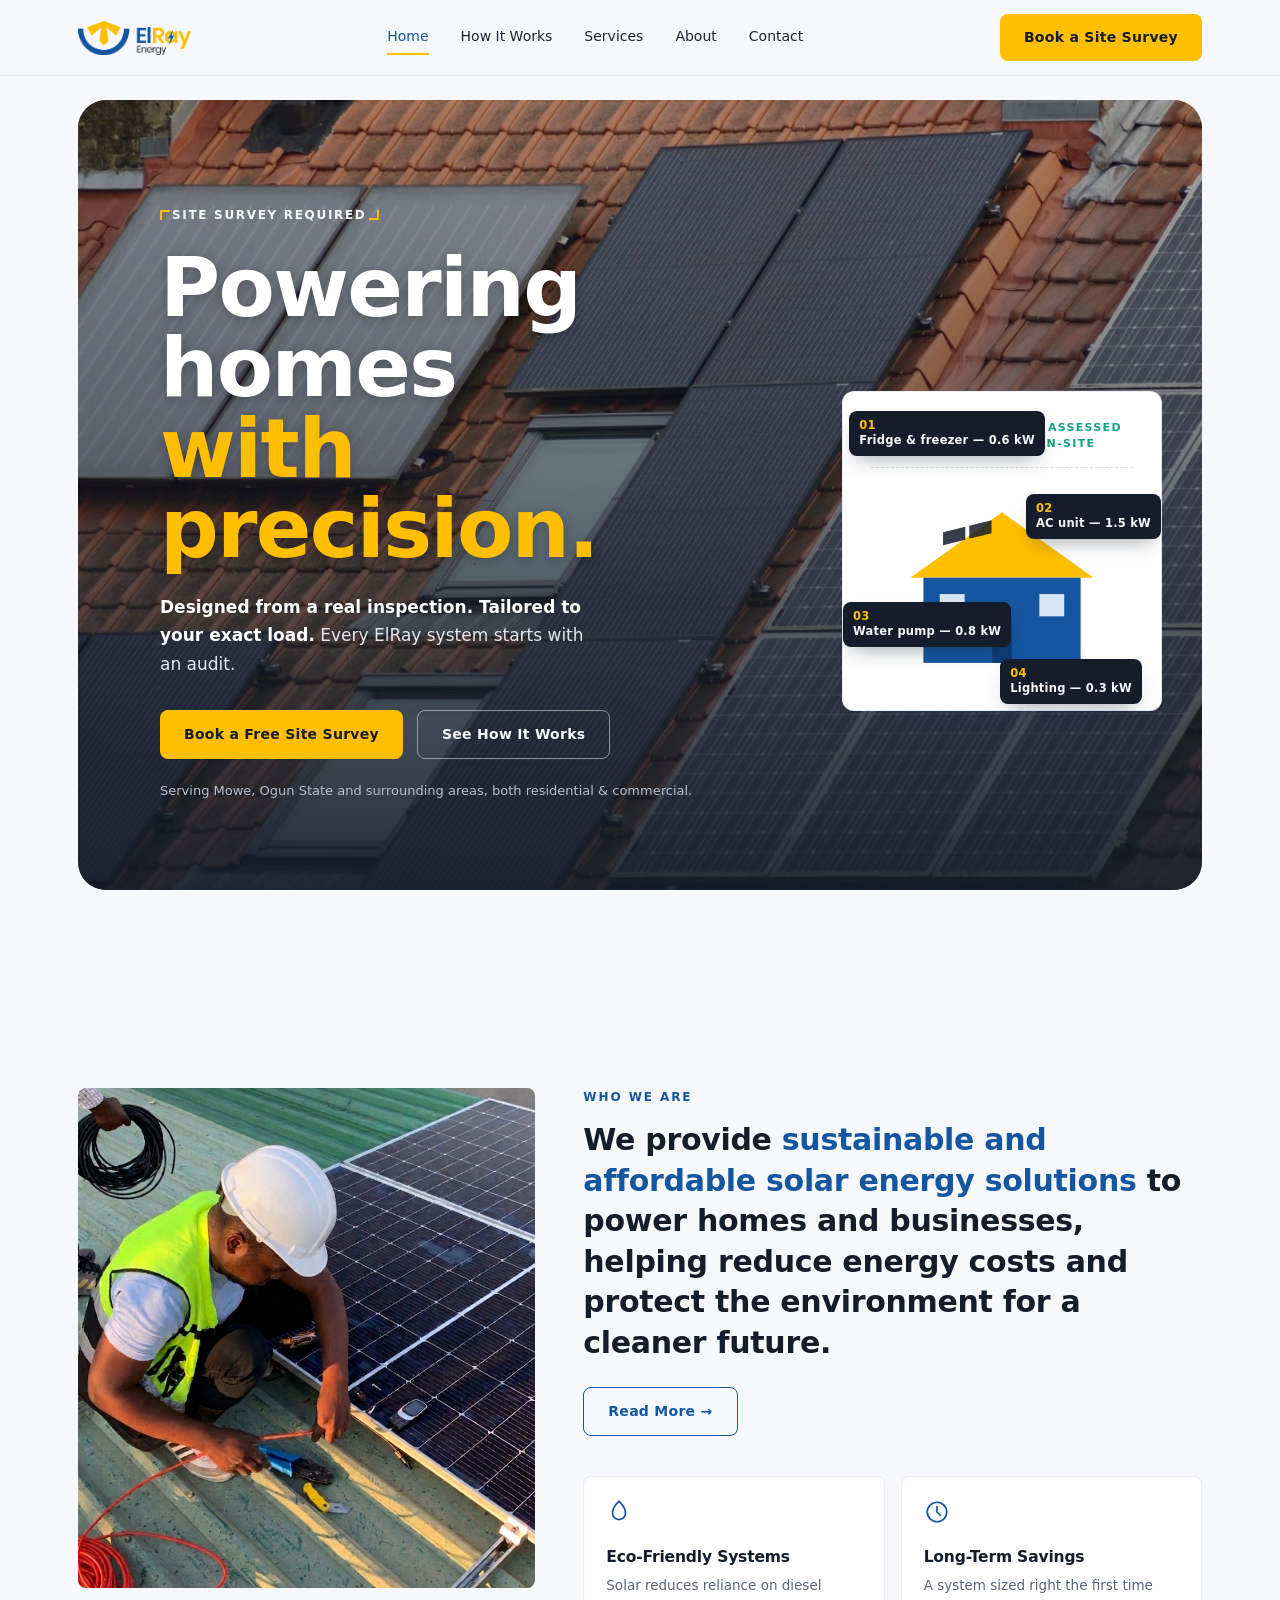
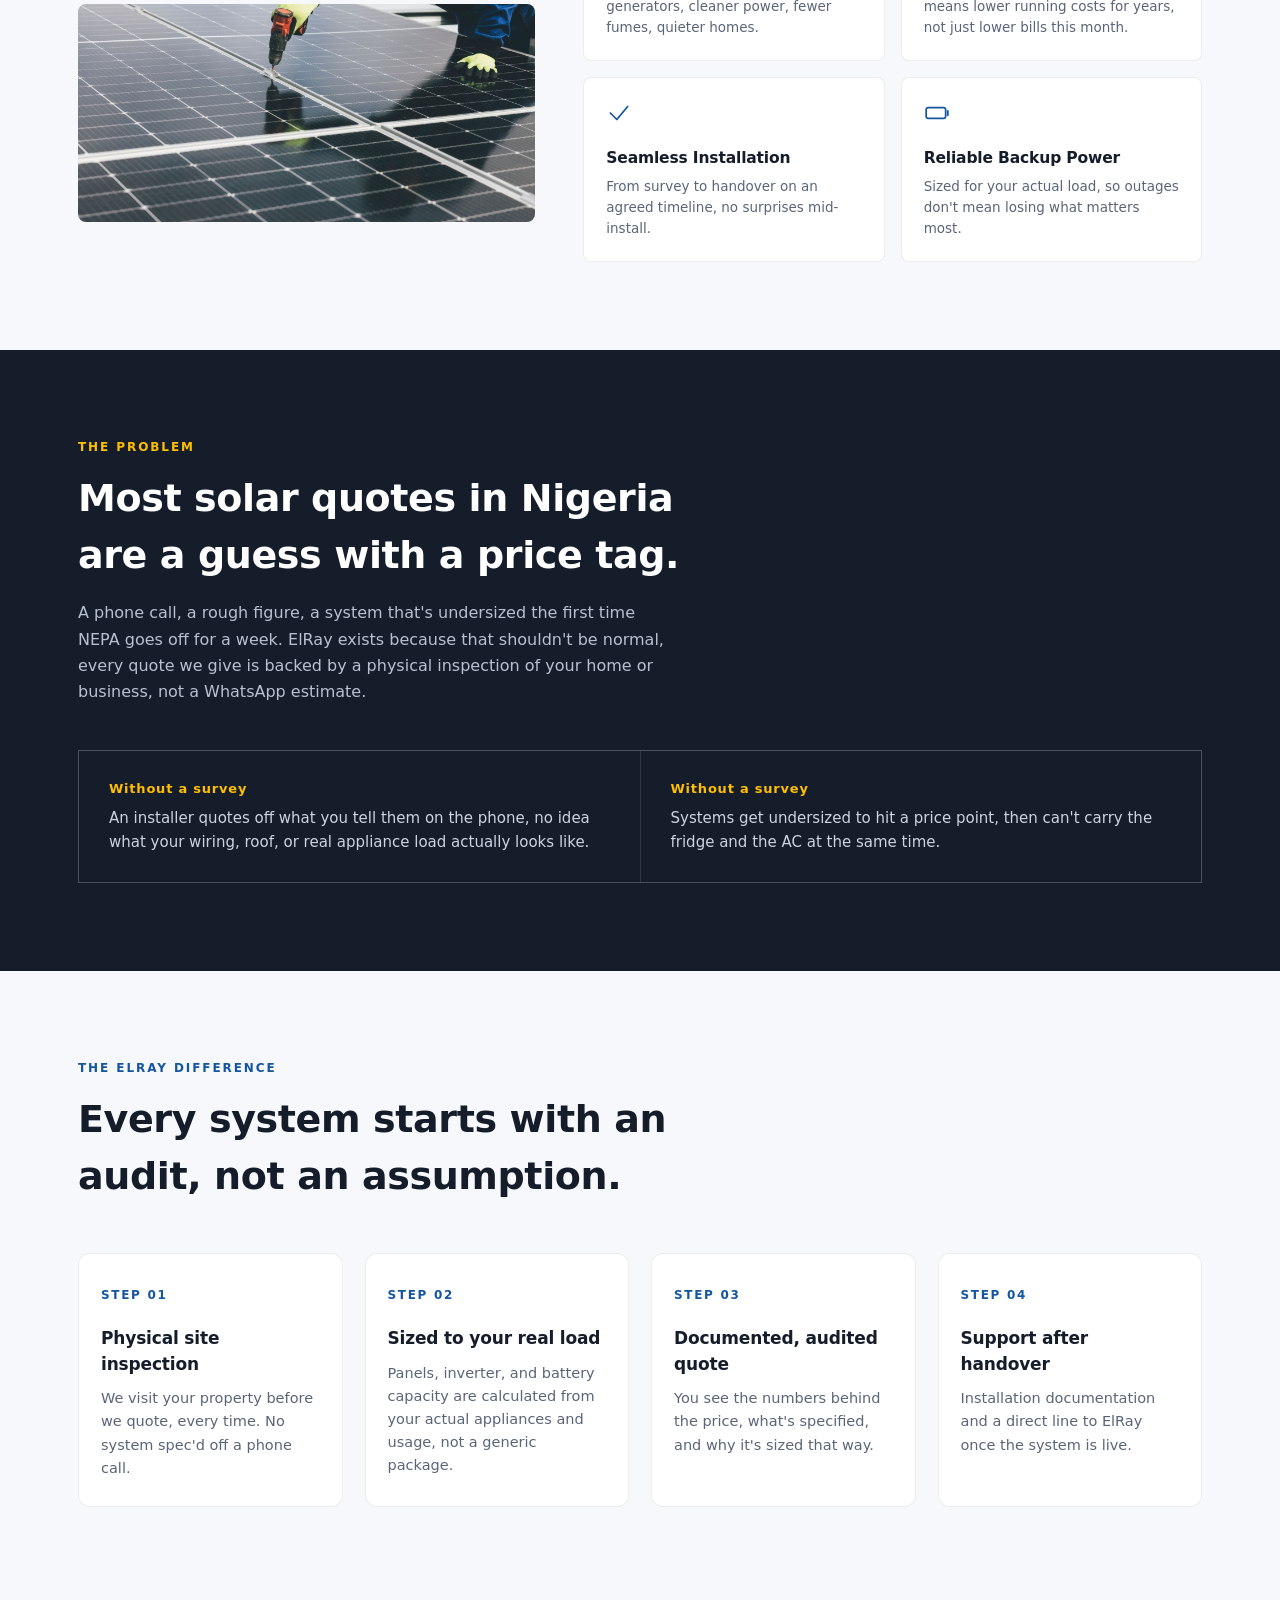
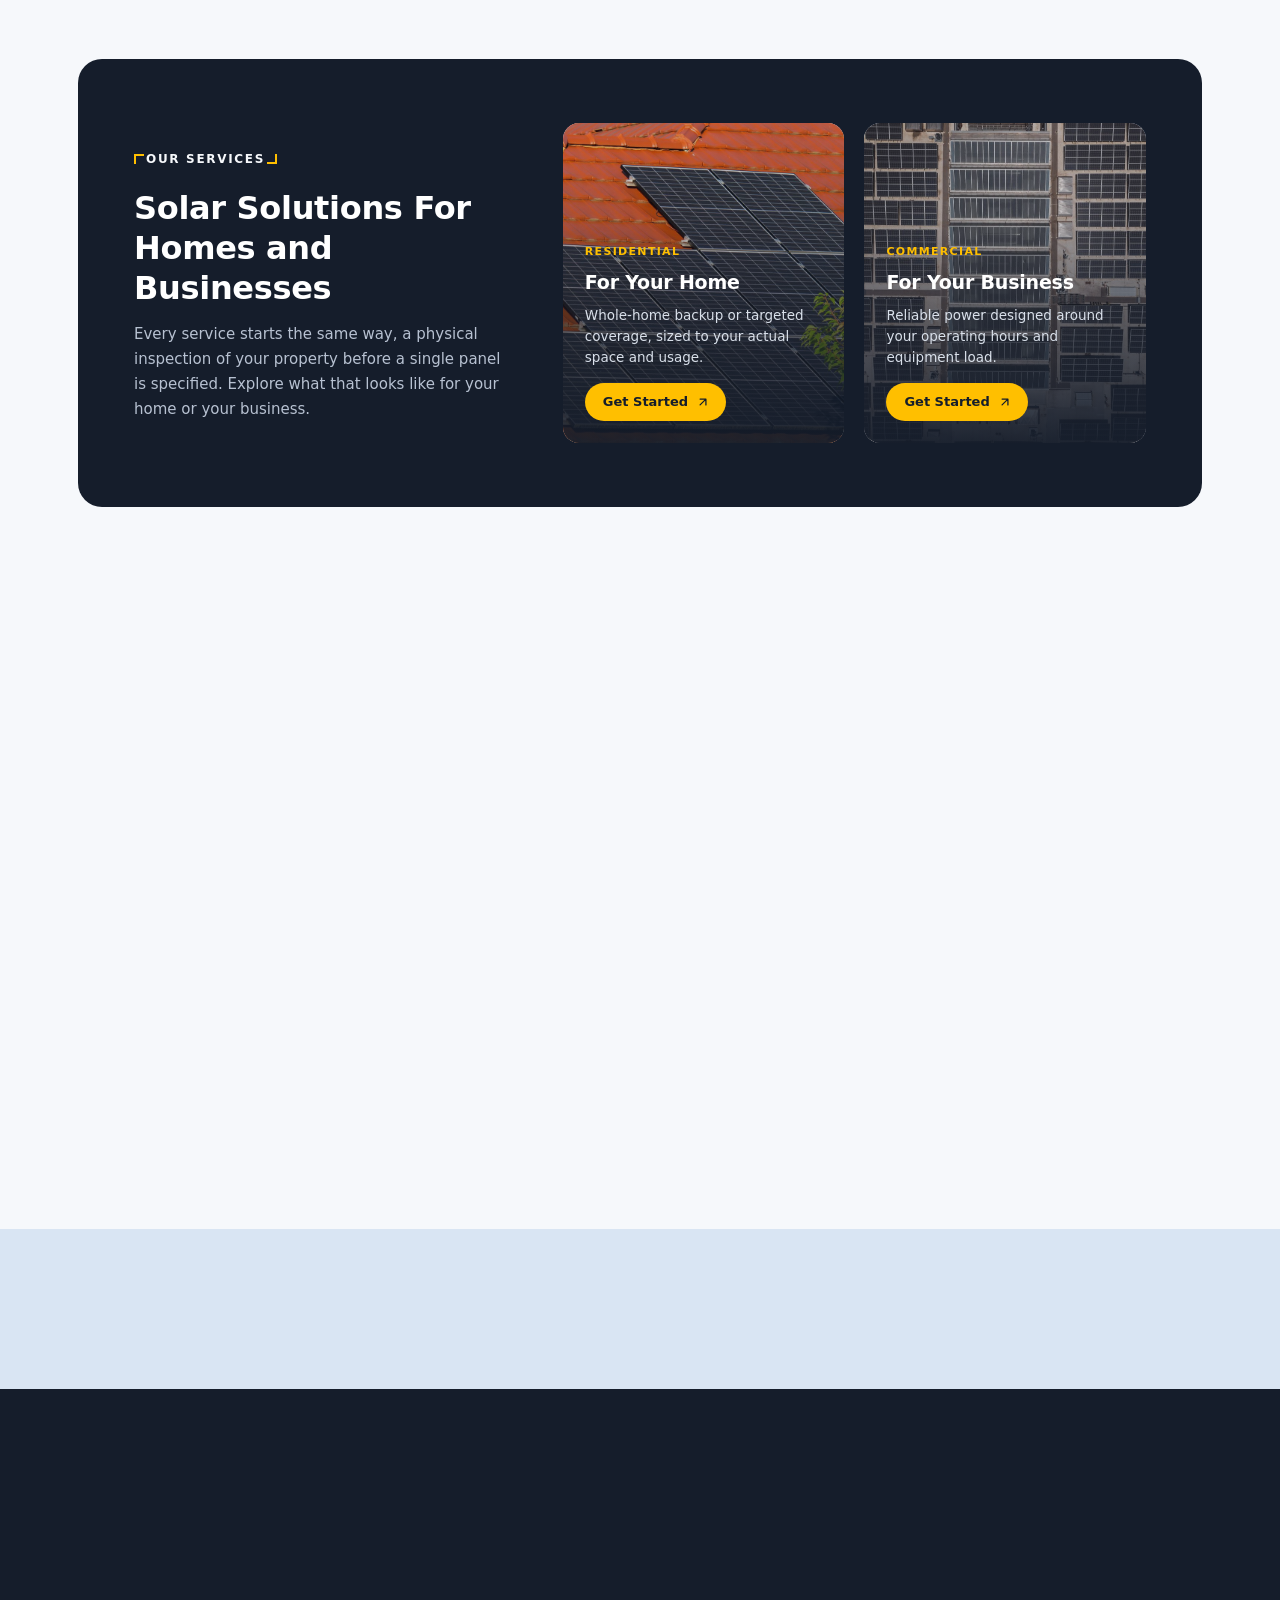
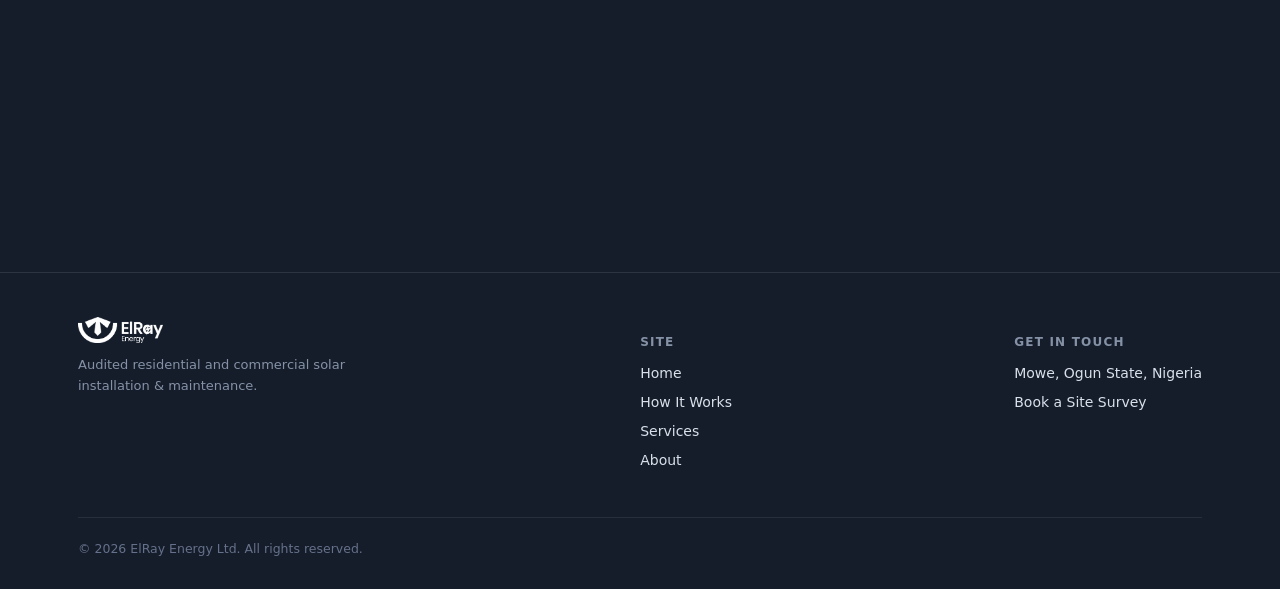
==== index.html @ 30a7488b "Hero section visual overhaul" ====
<!DOCTYPE html>
<html lang="en">
<head>
<meta charset="UTF-8">
<meta name="viewport" content="width=device-width, initial-scale=1.0">
<title>ElRay Energy; Powering homes with precision</title>
<meta name="description" content="Audited solar installation and maintenance in Mowe, Ogun State. Every system starts with a physical site inspection, not a generic quote.">
<link rel="icon" type="image/png" href="/assets/favicon-96x96.png" sizes="96x96" />
<link rel="icon" type="image/svg+xml" href="/assets/favicon.svg" />
<link rel="shortcut icon" href="/assets/favicon.ico" />
<link rel="apple-touch-icon" sizes="180x180" href="/assets/apple-touch-icon.png" />
<meta name="apple-mobile-web-app-title" content="ElRay Energy" />
<link rel="manifest" href="/assets/site.webmanifest" />
<link rel="stylesheet" href="css/styles.css">
</head>
<body>

<header>
  <div class="navrow">
    <a href="index.html" class="logo">
      <img src="assets/elray_horizontal-logo_color.png" alt="ElRay Energy">
    </a>
    <nav class="links">
      <a href="index.html">Home</a>
      <a href="how-it-works.html">How It Works</a>
      <a href="services.html">Services</a>
      <a href="about.html">About</a>
      <a href="contact.html">Contact</a>
    </nav>
    <a href="contact.html" class="btn btn-gold nav-cta">Book a Site Survey</a>
    <a href="contact.html" class="btn btn-outline mobile-cta">Book a Survey</a>
  </div>
</header>

<main id="top">

  <!-- HERO -->
  <section class="hero-photo-section">
    <div class="wrap">
      <div class="hero-photo">
        <div class="hero-photo-media">
          <img src="assets/hero-home.jpg" alt="Solar panels on a rooftop">
        </div>

        <div class="wrap hero-photo-content">
          <span class="tag tag--light">Site Survey Required</span>
          <h1 class="hero-mega" style="margin-top:18px;">
            <span class="line">Powering homes</span>
            <span class="line accent">with precision.</span>
          </h1>
          <p class="hero-sub-light">
            <strong>Designed from a real inspection. Tailored to your exact load.</strong>
            Every ElRay system starts with an audit.
          </p>
          <div class="hero-ctas">
            <a href="contact.html" class="btn btn-gold">Book a Free Site Survey</a>
            <a href="how-it-works.html" class="btn btn-outline-light">See How It Works</a>
          </div>
          <p class="hero-note-light">Serving Mowe, Ogun State and surrounding areas, both residential &amp; commercial.</p>
        </div>

        <div class="audit-panel audit-panel--floating reveal">
          <div class="audit-panel-head">
            <span>Site Survey — Sample Load Map</span>
            <span class="live">Assessed on-site</span>
          </div>
          <svg class="house-svg" viewBox="0 0 400 300" fill="none" xmlns="http://www.w3.org/2000/svg" role="img" aria-label="Illustration of a house with load points marked from a site inspection">
            <polygon points="200,40 340,140 60,140" fill="#FFBF00"/>
            <rect x="80" y="140" width="240" height="130" fill="#1556A0"/>
            <rect x="185" y="200" width="30" height="70" fill="#0E3D75"/>
            <rect x="105" y="165" width="38" height="34" fill="#D9E5F3"/>
            <rect x="257" y="165" width="38" height="34" fill="#D9E5F3"/>
            <g fill="#151D2B" opacity="0.85">
              <rect x="110" y="98" width="34" height="20" transform="skewY(-14)"/>
              <rect x="150" y="98" width="34" height="20" transform="skewY(-14)"/>
            </g>
          </svg>
          <div class="callout c1"><span class="num">01</span>Fridge &amp; freezer — 0.6 kW</div>
          <div class="callout c2"><span class="num">02</span>AC unit — 1.5 kW</div>
          <div class="callout c3"><span class="num">03</span>Water pump — 0.8 kW</div>
          <div class="callout c4"><span class="num">04</span>Lighting — 0.3 kW</div>
        </div>
      </div>
    </div>
  </section>

  <!-- WHO WE ARE -->
  <section id="who-we-are">
    <div class="wrap who-grid">

      <div class="who-images reveal">
        <img src="assets/who-we-are-1.jpg" alt="Solar installation in progress">
        <img src="assets/who-we-are-2.jpg" alt="Rooftop solar panels close-up" class="wide">
      </div>

      <div class="who-content reveal">
        <span class="eyebrow">Who We Are</span>
        <h2>We provide <strong>sustainable and affordable solar energy solutions</strong> to power homes and businesses, helping reduce energy costs and protect the environment for a cleaner future.</h2>
        <a href="about.html" class="btn btn-outline">Read More →</a>

        <div class="mini-cards">
          <div class="mini-card">
            <svg viewBox="0 0 24 24" fill="none" stroke="currentColor" stroke-width="1.6" stroke-linecap="round" stroke-linejoin="round"><path d="M12 2C8 6 6 10 6 13a6 6 0 0 0 12 0c0-3-2-7-6-11z"/></svg>
            <h3>Eco-Friendly Systems</h3>
            <p>Solar reduces reliance on diesel generators, cleaner power, fewer fumes, quieter homes.</p>
          </div>
          <div class="mini-card">
            <svg viewBox="0 0 24 24" fill="none" stroke="currentColor" stroke-width="1.6" stroke-linecap="round" stroke-linejoin="round"><circle cx="12" cy="12" r="9"/><path d="M12 7v5l3 3"/></svg>
            <h3>Long-Term Savings</h3>
            <p>A system sized right the first time means lower running costs for years, not just lower bills this month.</p>
          </div>
          <div class="mini-card">
            <svg viewBox="0 0 24 24" fill="none" stroke="currentColor" stroke-width="1.6" stroke-linecap="round" stroke-linejoin="round"><path d="M4 12l6 6L20 6"/></svg>
            <h3>Seamless Installation</h3>
            <p>From survey to handover on an agreed timeline, no surprises mid-install.</p>
          </div>
          <div class="mini-card">
            <svg viewBox="0 0 24 24" fill="none" stroke="currentColor" stroke-width="1.6" stroke-linecap="round" stroke-linejoin="round"><rect x="2" y="7" width="18" height="10" rx="2"/><path d="M22 10v4" stroke-linecap="round"/></svg>
            <h3>Reliable Backup Power</h3>
            <p>Sized for your actual load, so outages don't mean losing what matters most.</p>
          </div>
        </div>
      </div>

    </div>
  </section>

  <!-- PROBLEM -->
  <section class="problem">
    <div class="wrap">
      <span class="eyebrow eyebrow--light reveal">The Problem</span>
      <h2 class="section-head reveal">Most solar quotes in Nigeria are a guess with a price tag.</h2>
      <p class="section-sub reveal">
        A phone call, a rough figure, a system that's undersized the first time NEPA goes off for a week.
        ElRay exists because that shouldn't be normal, every quote we give is backed by a physical
        inspection of your home or business, not a WhatsApp estimate.
      </p>
      <div class="problem-grid">
        <div class="problem-item reveal">
          <span class="x">Without a survey</span>
          <p>An installer quotes off what you tell them on the phone, no idea what your wiring, roof, or real appliance load actually looks like.</p>
        </div>
        <div class="problem-item reveal">
          <span class="x">Without a survey</span>
          <p>Systems get undersized to hit a price point, then can't carry the fridge and the AC at the same time.</p>
        </div>
      </div>
    </div>
  </section>

  <!-- DIFFERENCE -->
  <section id="difference">
    <div class="wrap">
      <span class="eyebrow reveal">The ElRay Difference</span>
      <h2 class="section-head reveal">Every system starts with an audit, not an assumption.</h2>
      <div class="diff-grid">
        <div class="diff-card reveal">
          <span class="tag tag--flush">Step 01</span>
          <h3>Physical site inspection</h3>
          <p>We visit your property before we quote, every time. No system spec'd off a phone call.</p>
        </div>
        <div class="diff-card reveal">
          <span class="tag tag--flush">Step 02</span>
          <h3>Sized to your real load</h3>
          <p>Panels, inverter, and battery capacity are calculated from your actual appliances and usage, not a generic package.</p>
        </div>
        <div class="diff-card reveal">
          <span class="tag tag--flush">Step 03</span>
          <h3>Documented, audited quote</h3>
          <p>You see the numbers behind the price, what's specified, and why it's sized that way.</p>
        </div>
        <div class="diff-card reveal">
          <span class="tag tag--flush">Step 04</span>
          <h3>Support after handover</h3>
          <p>Installation documentation and a direct line to ElRay once the system is live.</p>
        </div>
      </div>
    </div>
  </section>

  <!-- OUR SERVICES -->
  <section class="section-tight">
    <div class="wrap">
      <div class="services-panel reveal">
        <div class="services-panel-grid">

          <div class="services-intro">
            <span class="tag tag--light">Our Services</span>
            <h2>Solar Solutions For Homes and Businesses</h2>
            <p>Every service starts the same way, a physical inspection of your property before a single panel is specified. Explore what that looks like for your home or your business.</p>
          </div>

          <div class="service-cards">
            <div class="service-photo-card">
              <img src="assets/service-residential.jpg" alt="Residential solar installation">
              <div class="service-photo-card-body">
                <span class="label">Residential</span>
                <h3>For Your Home</h3>
                <p>Whole-home backup or targeted coverage, sized to your actual space and usage.</p>
                <a href="services.html" class="icon-btn">Get Started
                  <svg viewBox="0 0 24 24" fill="none" stroke="currentColor" stroke-width="2.2" stroke-linecap="round" stroke-linejoin="round"><path d="M7 17L17 7M7 7h10v10"/></svg>
                </a>
              </div>
            </div>

            <div class="service-photo-card">
              <img src="assets/service-commercial.jpg" alt="Commercial solar installation">
              <div class="service-photo-card-body">
                <span class="label">Commercial</span>
                <h3>For Your Business</h3>
                <p>Reliable power designed around your operating hours and equipment load.</p>
                <a href="services.html" class="icon-btn">Get Started
                  <svg viewBox="0 0 24 24" fill="none" stroke="currentColor" stroke-width="2.2" stroke-linecap="round" stroke-linejoin="round"><path d="M7 17L17 7M7 7h10v10"/></svg>
                </a>
              </div>
            </div>
          </div>

        </div>
      </div>
    </div>
  </section>

  <!-- MEET EXPERTS -->
  <section id="meet-founder">
    <div class="wrap experts-grid">

      <div class="experts-images reveal">
        <div class="experts-images-stack">
          <img src="assets/founder-1.jpg" alt="Site inspection in progress">
          <img src="assets/founder-2.jpg" alt="Solar panel wiring close-up">
          <img src="assets/founder-3.jpg" alt="Inverter installation">
        </div>
        <img src="assets/founder-main.jpg" alt="Installed Panel on Roof" class="tall">
      </div>

      <div class="experts-intro reveal">
        <span class="eyebrow">Meet Experts</span>
        <h2 class="section-head">Passionate People<br>Behind Your Solar</h2>
        <p class="section-sub">Our dedicated team combines expertise and passion to deliver the best in solar energy innovation.</p>

        <div class="profile-card">
          <div class="profile-photo">
            <img src="assets/pfp-headshot.jpeg" alt="Tijesunimi Otukoya">
          </div>
          <div class="profile-body">
            <h3>Tijesunimi Otukoya</h3>
            <span class="profile-role">Founder &amp; Lead Engineer, ElRay Energy</span>
            <p>Started ElRay out of a real interest in renewable energy, designs every system from a physical site inspection, not a phone-call estimate.</p>
            <div class="profile-footer">
              <div class="social-row">
                <a href="https://x.com/elrayenergy" aria-label="X (Twitter)">
                  <svg viewBox="0 0 24 24">                    
                    <path d="M14.234 10.162 22.977 0h-2.072l-7.591 8.824L7.251 0H.258l9.168 13.343L.258 24H2.33l8.016-9.318L16.749 24h6.993zm-2.837 3.299-.929-1.329L3.076 1.56h3.182l5.965 8.532.929 1.329 7.754 11.09h-3.182z"/>
                  </svg>
                </a>
                <a href="https://www.instagram.com/elrayenergy" aria-label="Instagram">
                  <svg viewBox="0 0 24 24">
                    <path d="M7.0301.084c-1.2768.0602-2.1487.264-2.911.5634-.7888.3075-1.4575.72-2.1228 1.3877-.6652.6677-1.075 1.3368-1.3802 2.127-.2954.7638-.4956 1.6365-.552 2.914-.0564 1.2775-.0689 1.6882-.0626 4.947.0062 3.2586.0206 3.6671.0825 4.9473.061 1.2765.264 2.1482.5635 2.9107.308.7889.72 1.4573 1.388 2.1228.6679.6655 1.3365 1.0743 2.1285 1.38.7632.295 1.6361.4961 2.9134.552 1.2773.056 1.6884.069 4.9462.0627 3.2578-.0062 3.668-.0207 4.9478-.0814 1.28-.0607 2.147-.2652 2.9098-.5633.7889-.3086 1.4578-.72 2.1228-1.3881.665-.6682 1.0745-1.3378 1.3795-2.1284.2957-.7632.4966-1.636.552-2.9124.056-1.2809.0692-1.6898.063-4.948-.0063-3.2583-.021-3.6668-.0817-4.9465-.0607-1.2797-.264-2.1487-.5633-2.9117-.3084-.7889-.72-1.4568-1.3876-2.1228C21.2982 1.33 20.628.9208 19.8378.6165 19.074.321 18.2017.1197 16.9244.0645 15.6471.0093 15.236-.005 11.977.0014 8.718.0076 8.31.0215 7.0301.0839m.1402 21.6932c-1.17-.0509-1.8053-.2453-2.2287-.408-.5606-.216-.96-.4771-1.3819-.895-.422-.4178-.6811-.8186-.9-1.378-.1644-.4234-.3624-1.058-.4171-2.228-.0595-1.2645-.072-1.6442-.079-4.848-.007-3.2037.0053-3.583.0607-4.848.05-1.169.2456-1.805.408-2.2282.216-.5613.4762-.96.895-1.3816.4188-.4217.8184-.6814 1.3783-.9003.423-.1651 1.0575-.3614 2.227-.4171 1.2655-.06 1.6447-.072 4.848-.079 3.2033-.007 3.5835.005 4.8495.0608 1.169.0508 1.8053.2445 2.228.408.5608.216.96.4754 1.3816.895.4217.4194.6816.8176.9005 1.3787.1653.4217.3617 1.056.4169 2.2263.0602 1.2655.0739 1.645.0796 4.848.0058 3.203-.0055 3.5834-.061 4.848-.051 1.17-.245 1.8055-.408 2.2294-.216.5604-.4763.96-.8954 1.3814-.419.4215-.8181.6811-1.3783.9-.4224.1649-1.0577.3617-2.2262.4174-1.2656.0595-1.6448.072-4.8493.079-3.2045.007-3.5825-.006-4.848-.0608M16.953 5.5864A1.44 1.44 0 1 0 18.39 4.144a1.44 1.44 0 0 0-1.437 1.4424M5.8385 12.012c.0067 3.4032 2.7706 6.1557 6.173 6.1493 3.4026-.0065 6.157-2.7701 6.1506-6.1733-.0065-3.4032-2.771-6.1565-6.174-6.1498-3.403.0067-6.156 2.771-6.1496 6.1738M8 12.0077a4 4 0 1 1 4.008 3.9921A3.9996 3.9996 0 0 1 8 12.0077"/>
                  </svg>
                </a>
                <a href="https://www.tiktok.com/@elrayenergy" aria-label="TikTok">
                  <svg viewBox="0 0 24 24">
                    <path d="M12.525.02c1.31-.02 2.61-.01 3.91-.02.08 1.53.63 3.09 1.75 4.17 1.12 1.11 2.7 1.62 4.24 1.79v4.03c-1.44-.05-2.89-.35-4.2-.97-.57-.26-1.1-.59-1.62-.93-.01 2.92.01 5.84-.02 8.75-.08 1.4-.54 2.79-1.35 3.94-1.31 1.92-3.58 3.17-5.91 3.21-1.43.08-2.86-.31-4.08-1.03-2.02-1.19-3.44-3.37-3.65-5.71-.02-.5-.03-1-.01-1.49.18-1.9 1.12-3.72 2.58-4.96 1.66-1.44 3.98-2.13 6.15-1.72.02 1.48-.04 2.96-.04 4.44-.99-.32-2.15-.23-3.02.37-.63.41-1.11 1.04-1.36 1.75-.21.51-.15 1.07-.14 1.61.24 1.64 1.82 3.02 3.5 2.87 1.12-.01 2.19-.66 2.77-1.61.19-.33.4-.67.41-1.06.1-1.79.06-3.57.07-5.36.01-4.03-.01-8.05.02-12.07z"/>
                  </svg>
                </a>
                <a href="https://www.threads.com/@elrayenergy" aria-label="Threads">
                  <svg viewBox="0 0 24 24">
                    <path d="M18.263 11.097c-.03-3.486-1.92-5.586-5.111-5.586-2.13 0-3.922.963-4.863 2.499l2.062 1.438c.535-.843 1.272-1.543 2.628-1.543 1.528 0 2.318.85 2.544 2.431a15 15 0 0 0-2.236-.173c-4.125 0-6.068 1.867-6.068 4.336s1.943 3.99 4.804 3.99c3.139 0 5.013-2.115 5.781-4.735.798.361 1.348 1.204 1.348 2.47 0 3.387-3.907 5.232-7.22 5.232-4.885 0-8.077-3.207-8.077-8.424 0-6.392 4.223-10.487 9.9-10.487 3.808 0 5.69 1.671 6.97 3.914l2.108-1.475C21.44 2.078 18.331 0 13.663 0 6.227 0 1.168 5.277 1.168 12.934c0 7 4.953 11.066 10.856 11.066 4.878 0 9.809-2.846 9.809-7.716 0-2.545-1.46-4.231-3.569-5.187m-6.33 4.855c-1.077 0-2.026-.512-2.026-1.453 0-1.483 1.822-1.934 3.606-1.934.678 0 1.34.045 1.927.173-.422 1.927-1.671 3.215-3.508 3.214Z"/>
                  </svg>
                </a>
                <a href="https://www.linkedin.com/company/elrayenergy" aria-label="LinkedIn">
                  <svg viewBox="0 0 16 16">
                    <path d="M0 1.146C0 .513.526 0 1.175 0h13.65C15.474 0 16 .513 16 1.146v13.708c0 .633-.526 1.146-1.175 1.146H1.175C.526 16 0 15.487 0 14.854zm4.943 12.248V6.169H2.542v7.225zm-1.2-8.212c.837 0 1.358-.554 1.358-1.248-.015-.709-.52-1.248-1.342-1.248S2.4 3.226 2.4 3.934c0 .694.521 1.248 1.327 1.248zm4.908 8.212V9.359c0-.216.016-.432.08-.586.173-.431.568-.878 1.232-.878.869 0 1.216.662 1.216 1.634v3.865h2.401V9.25c0-2.22-1.184-3.252-2.764-3.252-1.274 0-1.845.7-2.165 1.193v.025h-.016l.016-.025V6.169h-2.4c.03.678 0 7.225 0 7.225z"/>
                  </svg>
                </a>
                <a href="https://wa.me/2349040054547" aria-label="WhatsApp">
                  <svg viewBox="0 0 24 24">
                    <path d="M17.472 14.382c-.297-.149-1.758-.867-2.03-.967-.273-.099-.471-.148-.67.15-.197.297-.767.966-.94 1.164-.173.199-.347.223-.644.075-.297-.15-1.255-.463-2.39-1.475-.883-.788-1.48-1.761-1.653-2.059-.173-.297-.018-.458.13-.606.134-.133.298-.347.446-.52.149-.174.198-.298.298-.497.099-.198.05-.371-.025-.52-.075-.149-.669-1.612-.916-2.207-.242-.579-.487-.5-.669-.51-.173-.008-.371-.01-.57-.01-.198 0-.52.074-.792.372-.272.297-1.04 1.016-1.04 2.479 0 1.462 1.065 2.875 1.213 3.074.149.198 2.096 3.2 5.077 4.487.709.306 1.262.489 1.694.625.712.227 1.36.195 1.871.118.571-.085 1.758-.719 2.006-1.413.248-.694.248-1.289.173-1.413-.074-.124-.272-.198-.57-.347m-5.421 7.403h-.004a9.87 9.87 0 01-5.031-1.378l-.361-.214-3.741.982.998-3.648-.235-.374a9.86 9.86 0 01-1.51-5.26c.001-5.45 4.436-9.884 9.888-9.884 2.64 0 5.122 1.03 6.988 2.898a9.825 9.825 0 012.893 6.994c-.003 5.45-4.437 9.884-9.885 9.884m8.413-18.297A11.815 11.815 0 0012.05 0C5.495 0 .16 5.335.157 11.892c0 2.096.547 4.142 1.588 5.945L.057 24l6.305-1.654a11.882 11.882 0 005.683 1.448h.005c6.554 0 11.89-5.335 11.893-11.893a11.821 11.821 0 00-3.48-8.413Z"/>
                  </svg>
                </a>
              </div>
              <a href="contact.html" class="btn btn-gold" style="padding:10px 20px; font-size:13px;">Contact Us</a>
            </div>
          </div>
        </div>
      </div>

    </div>
  </section>

  <!-- SERVICE AREA -->
  <section class="area section-tight">
    <div class="wrap area-row">
      <h3 class="reveal">Currently surveying and installing in Mowe, Ogun State and nearby areas.</h3>
      <div class="loc-list reveal">
        <span class="loc-chip">Mowe</span>
        <span class="loc-chip">Ogun State</span>
        <span class="loc-chip">Lagos-Ogun corridor</span>
      </div>
    </div>
  </section>

  <!-- CLOSING CTA -->
  <section class="cta-band">
    <div class="wrap">
      <span class="eyebrow eyebrow--light reveal">Ready When You Are</span>
      <h2 class="reveal">Let's inspect before we install.</h2>
      <p class="section-sub reveal">
        Book a free site survey and get a quote built from your actual home or business, not a guess.
      </p>
      <div class="hero-ctas reveal">
        <a href="contact.html" class="btn btn-gold">Book a Free Site Survey</a>
        <a href="https://wa.me/2349040054547" class="btn btn-outline-light">WhatsApp Us</a>
      </div>
    </div>
  </section>

</main>

<footer>
  <div class="wrap">
    <div class="foot-row">
      <div class="foot-brand">
        <img src="assets/elray_horizontal-logo_white.png" alt="ElRay Energy">
        <p>Audited residential and commercial solar installation &amp; maintenance.</p>
      </div>
      <div class="foot-col">
        <h4>Site</h4>
        <a href="index.html">Home</a>
        <a href="how-it-works.html">How It Works</a>
        <a href="services.html">Services</a>
        <a href="about.html">About</a>
      </div>
      <div class="foot-col">
        <h4>Get in touch</h4>
        <p>Mowe, Ogun State, Nigeria</p>
        <a href="contact.html">Book a Site Survey</a>
      </div>
    </div>
    <div class="foot-bottom">© <span id="year"></span> ElRay Energy Ltd. All rights reserved.</div>
  </div>
</footer>

<script src="js/main.js"></script>
</body>
</html>
---- css/styles.css ----
/* ==========================================================================
   ElRay Energy Shared Stylesheet
   Tokens are locked to ElRay_Brand_Guidelines.pdf v1.0, do not change
   the colour or font-family values without updating the brand guide too.
   ========================================================================== */

/* ---------- Self-hosted Poppins ---------- */
@font-face{
  font-family:'Poppins';
  src:url('../fonts/Poppins-Regular.ttf') format('truetype');
  font-weight:400;
  font-style:normal;
  font-display:swap;
}
@font-face{
  font-family:'Poppins';
  src:url('../fonts/Poppins-Medium.ttf') format('truetype');
  font-weight:500;
  font-style:normal;
  font-display:swap;
}
@font-face{
  font-family:'Poppins';
  src:url('../fonts/Poppins-SemiBold.ttf') format('truetype');
  font-weight:600;
  font-style:normal;
  font-display:swap;
}
@font-face{
  font-family:'Poppins';
  src:url('../fonts/Poppins-Bold.ttf') format('truetype');
  font-weight:700;
  font-style:normal;
  font-display:swap;
}

:root{
  /* brand colours from brand guideline, section 03 */
  --cobalt:#1556A0;       /* primary */
  --cobalt-dark:#0E3D75;  /* cobalt tint ramp */
  --cobalt-mid:#5B8AC4;
  --cobalt-tint:#D9E5F3;
  --gold:#FFBF00;         /* accent; CTAs, energy moments only */
  --navy:#151D2B;         /* dark surface anchor */
  --teal:#16A085;
  --teal-mid:#5DB8A0;    
  --charcoal:#1C2430;     /* body text */
  --offwhite:#F6F8FB;     /* surface, not stark white */
  --white:#FFFFFF;

  --radius:8px;
  --maxw:1180px;
}

*{box-sizing:border-box;}
html{scroll-behavior:smooth;}
@media (prefers-reduced-motion: reduce){
  html{scroll-behavior:auto;}
  *{animation-duration:0.01ms !important; animation-iteration-count:1 !important; transition-duration:0.01ms !important; scroll-behavior:auto !important;}
}

body{
  margin:0;
  font-family:'Poppins',system-ui,sans-serif;
  color:var(--charcoal);
  background:var(--offwhite);
  line-height:1.5;
  -webkit-font-smoothing:antialiased;
}

h1,h2,h3{
  font-weight:600;
  margin:0;
  letter-spacing:-0.01em;
}
p{margin:0;}
a{color:inherit; text-decoration:none;}
img{display:block; max-width:100%;}

.wrap{
  max-width:var(--maxw);
  margin:0 auto;
  padding:0 28px;
}

a:focus-visible, button:focus-visible{
  outline:2px solid var(--gold);
  outline-offset:3px;
}

/* ---------- Hero — full-bleed photo panel ---------- */
.hero-photo-section{ padding:24px 0 110px; }

.hero-photo{
  position:relative;
  border-radius:28px;
  overflow:hidden;
  min-height:600px;
  display:flex;
  align-items:center;
}
.hero-photo-media{
  position:absolute;
  inset:0;
  z-index:0;
  background:var(--cobalt-tint); /* placeholder tone until the photo is dropped in */
}
.hero-photo-media img{
  width:100%;
  height:100%;
  object-fit:cover;
}
.hero-photo-media::after{
  content:"";
  position:absolute;
  inset:0;
  background:linear-gradient(180deg,
    rgba(21,29,43,0.30) 0%,
    rgba(21,29,43,0.50) 40%,
    rgba(21,29,43,0.90) 100%
  );
}

.hero-photo-content{
  position:relative;
  z-index:1;
  padding:80px 0 220px;
}
@media(min-width:900px){ .hero-photo-content{ padding:100px 0 90px; max-width:640px; } }

.hero-mega{
  font-size:clamp(42px,7.5vw,82px);
  line-height:0.98;
  font-weight:700;
  letter-spacing:-0.02em;
  color:var(--white);
  text-shadow:0 2px 12px rgba(0,0,0,0.25);
}
.hero-mega .line{ display:block; }
.hero-mega .accent{ color:var(--gold); }

.hero-sub-light{
  margin-top:24px;
  font-size:17px;
  color:#E3E8F0;
  max-width:440px;
  line-height:1.65;
}
.hero-sub-light strong{ color:var(--white); font-weight:600; }

.hero-note-light{
  margin-top:22px;
  font-size:13px;
  color:#B7C1D1;
}

/* the audit panel, repurposed as a floating card on the photo */
.audit-panel--floating{
  position:relative;
  z-index:2;
  margin:-170px 24px 0;
}
@media(min-width:900px){
  .audit-panel--floating{
    position:absolute;
    right:40px;
    bottom:-56px;
    margin:0;
    width:320px;
  }
}

/* ---------- About page hero — image banner ---------- */
.about-hero{
  position:relative;
  min-height:420px;
  display:flex;
  align-items:flex-end;
  background-image:url('../assets/elray_asset7.jpg');
  background-size:cover;
  background-position:center;
  overflow:hidden;
}
.about-hero::before{
  content:"";
  position:absolute;
  inset:0;
  background:linear-gradient(180deg, rgba(21,29,43,0.45) 0%, rgba(21,29,43,0.88) 100%);
}
.about-hero-inner{
  position:relative;
  z-index:1;
  width:100%;
  padding-bottom:56px;
}
.about-hero h1{ color:var(--white); }
.about-hero .tag{ color:var(--gold); }
.about-hero .tag::before,.about-hero .tag::after{ border-color:var(--gold); }
.about-hero .section-sub{ color:#D9E0EA; }

/* teal is reserved for genuine sustainability moments only, per brand guide */
.eco-note{
  margin:34px 0;
  padding:18px 22px;
  border-left:3px solid var(--teal);
  background:rgba(22,160,133,0.06);
  max-width:640px;
}
.eco-note p{ font-size:15px; color:#2E3B48; line-height:1.6; }

/* ---------- Inspection tag, the signature device ---------- */
.tag{
  display:inline-flex;
  align-items:center;
  gap:8px;
  font-size:12px;
  font-weight:600;
  letter-spacing:0.14em;
  text-transform:uppercase;
  color:var(--cobalt);
  padding:6px 12px;
  position:relative;
}
.tag::before,.tag::after{
  content:"";
  position:absolute;
  width:8px; height:8px;
  border-color:var(--gold);
  border-style:solid;
  top:0; bottom:0; margin:auto 0;
}
.tag::before{ left:0; border-width:2px 0 0 2px; }
.tag::after{ right:0; border-width:0 2px 2px 0; }
.tag--light{color:var(--offwhite);}
.tag--light::before,.tag--light::after{border-color:var(--gold);}
.tag--flush{padding-left:0;}
.tag--flush::before,.tag--flush::after{display:none;}

/* ---------- Nav ---------- */
header{
  position:sticky;
  top:0;
  z-index:50;
  background:rgba(246,248,251,0.92);
  backdrop-filter:blur(6px);
  border-bottom:1px solid rgba(21,29,43,0.08);
}
.navrow{
  display:flex;
  align-items:center;
  justify-content:space-between;
  padding:14px 28px;
  max-width:var(--maxw);
  margin:0 auto;
}
.logo img{height:34px;}
nav.links{
  display:none;
  align-items:center;
  gap:32px;
}
@media(min-width:900px){nav.links{display:flex;}}
nav.links a{
  font-size:14px;
  font-weight:500;
  color:var(--charcoal);
  padding:6px 0;
  border-bottom:2px solid transparent;
  transition:border-color 0.15s ease, color 0.15s ease;
}
nav.links a:hover, nav.links a.active{border-color:var(--gold); color:var(--cobalt);}

.btn{
  display:inline-flex;
  align-items:center;
  justify-content:center;
  font-family:inherit;
  font-weight:600;
  font-size:14px;
  letter-spacing:0.02em;
  padding:13px 24px;
  border-radius:var(--radius);
  border:none;
  cursor:pointer;
  transition:transform 0.15s ease, box-shadow 0.15s ease, background 0.15s ease;
  white-space:nowrap;
}
.btn-gold{ background:var(--gold); color:var(--navy); }
.btn-gold:hover{ transform:translateY(-1px); box-shadow:0 8px 20px rgba(255,191,0,0.35); }
.btn-outline{ background:transparent; color:var(--cobalt); border:1.5px solid var(--cobalt); }
.btn-outline:hover{ background:var(--cobalt-tint); }
.btn-outline-light{ background:transparent; color:var(--offwhite); border:1.5px solid rgba(246,248,251,0.5); }
.btn-outline-light:hover{ border-color:var(--gold); color:var(--gold); }

.nav-cta{display:none;}
@media(min-width:900px){.nav-cta{display:inline-flex;}}
.mobile-cta{display:inline-flex; padding:10px 16px; font-size:13px;}
@media(min-width:900px){.mobile-cta{display:none;}}

/* ---------- Page hero (interior pages) ---------- */
.page-hero{ padding:64px 0 56px; }
.page-hero h1{
  font-size:clamp(30px,4.4vw,46px);
  color:var(--navy);
  max-width:760px;
}
.page-hero .section-sub{ margin-top:18px; }

/* ---------- Hero (home) ---------- */
.hero{ padding:76px 0 60px; }
.hero-grid{
  display:grid;
  grid-template-columns:1fr;
  gap:52px;
  align-items:center;
}
@media(min-width:960px){ .hero-grid{grid-template-columns:1.05fr 0.95fr;} }
.eyebrow-row{margin-bottom:22px;}
.hero h1{
  font-size:clamp(34px,5vw,56px);
  line-height:1.06;
  color:var(--navy);
}
.hero h1 .accent{color:var(--cobalt);}
.hero-sub{
  margin-top:20px;
  font-size:18px;
  color:#3D4759;
  max-width:480px;
  line-height:1.6;
}
.hero-sub strong{color:var(--charcoal); font-weight:600;}
.hero-ctas{ margin-top:32px; display:flex; gap:14px; flex-wrap:wrap; }
.hero-note{ margin-top:22px; font-size:13px; color:#6B7686; }

/* ---- audit illustration (home hero) ---- */
.audit-panel{
  position:relative;
  background:var(--white);
  border:1px solid rgba(21,29,43,0.08);
  border-radius:12px;
  padding:28px;
  box-shadow:0 30px 60px -30px rgba(14,61,117,0.25);
}
.audit-panel-head{
  display:flex;
  justify-content:space-between;
  align-items:center;
  font-size:11px;
  letter-spacing:0.12em;
  text-transform:uppercase;
  color:#8892A0;
  font-weight:600;
  margin-bottom:18px;
  padding-bottom:14px;
  border-bottom:1px dashed rgba(21,29,43,0.15);
}
.audit-panel-head span.live{color:var(--teal);}
.audit-panel-head span.live::before{
  content:"";
  display:inline-block;
  width:6px;height:6px;
  border-radius:50%;
  background:var(--teal);
  margin-right:6px;
}
.house-svg{width:100%; height:auto; display:block;}
.callout{
  position:absolute;
  background:var(--navy);
  color:var(--offwhite);
  font-size:11.5px;
  font-weight:600;
  letter-spacing:0.02em;
  padding:7px 10px;
  border-radius:8px;
  display:flex;
  flex-direction:column;
  line-height:1.35;
  box-shadow:0 10px 20px -8px rgba(21,29,43,0.4);
}
.callout .num{color:var(--gold); font-weight:700;}
.c1{top:6%; left:2%;}
.c2{top:32%; right:0%;}
.c3{bottom:20%; left:0%;}
.c4{bottom:2%; right:6%;}

/* ---------- Section shell ---------- */
section{padding:88px 0;}
.section-tight{padding:64px 0;}
.eyebrow{
  font-size:12px;
  font-weight:700;
  letter-spacing:0.16em;
  text-transform:uppercase;
  color:var(--cobalt);
  margin-bottom:14px;
  display:block;
}
.eyebrow--light{color:var(--gold);}
h2.section-head{
  font-size:clamp(26px,3.4vw,38px);
  color:var(--navy);
  max-width:640px;
}
.section-sub{
  margin-top:16px;
  font-size:16px;
  color:#4A5568;
  max-width:600px;
  line-height:1.65;
}

/* ---------- Who We Are ---------- */
.who-grid{
  display:grid;
  grid-template-columns:1fr;
  gap:48px;
  align-items:start;
}
@media(min-width:900px){ .who-grid{grid-template-columns:0.85fr 1.15fr;} }

.who-images{
  display:grid;
  grid-template-columns:1fr;
  gap:16px;
}
.who-images img{
  width:100%;
  height:500px;
  object-fit:cover;
  border-radius:var(--radius);
  background:var(--cobalt-tint); /* shows as a placeholder block until real photos are dropped in */
}
.who-images img.wide{ height:218px; }

.who-content h2{
  font-size:clamp(22px,2.8vw,30px);
  color:var(--navy);
  line-height:1.35;
}
.who-content h2 strong{ color:var(--cobalt); font-weight:600; }
.who-content .btn{ margin-top:24px; }

.mini-cards{
  margin-top:40px;
  display:grid;
  grid-template-columns:1fr;
  gap:16px;
}
@media(min-width:560px){ .mini-cards{grid-template-columns:1fr 1fr;} }

.mini-card{
  padding:22px;
  background:var(--white);
  border:1px solid rgba(21,29,43,0.08);
  border-radius:var(--radius);
}
.mini-card svg{ width:26px; height:26px; color:var(--cobalt); margin-bottom:14px; }
.mini-card h3{ font-size:15.5px; color:var(--navy); margin-bottom:6px; }
.mini-card p{ font-size:13.5px; color:#5A6578; line-height:1.55; }

/* ---------- Problem band (navy) ---------- */
.problem{ background:var(--navy); color:var(--offwhite); }
.problem h2.section-head{color:var(--white);}
.problem .section-sub{color:#B7C1D1;}
.problem-grid{
  margin-top:44px;
  display:grid;
  grid-template-columns:1fr;
  gap:1px;
  background:rgba(246,248,251,0.12);
  border:1px solid rgba(246,248,251,0.12);
}
@media(min-width:800px){.problem-grid{grid-template-columns:1fr 1fr;}}
.problem-item{ background:var(--navy); padding:28px 30px; }
.problem-item .x{
  color:var(--gold);
  font-weight:700;
  font-size:13px;
  letter-spacing:0.06em;
  display:block;
  margin-bottom:8px;
}
.problem-item p{color:#CBD4E1; font-size:15px; line-height:1.6;}

/* ---------- Our Services — dark panel ---------- */
.services-panel{
  background:var(--navy);
  border-radius:24px;
  padding:56px 40px;
  color:var(--offwhite);
}
@media(min-width:900px){ .services-panel{padding:64px 56px;} }

.services-panel-grid{
  display:grid;
  grid-template-columns:1fr;
  gap:40px;
  align-items:center;
}
@media(min-width:960px){ .services-panel-grid{grid-template-columns:0.8fr 1.2fr;} }

.services-intro h2{
  font-size:clamp(24px,3vw,32px);
  color:var(--white);
  line-height:1.25;
  margin-top:14px;
}
.services-intro p{
  margin-top:14px;
  font-size:15px;
  color:#B7C1D1;
  line-height:1.65;
  max-width:380px;
}

.service-cards{
  display:grid;
  grid-template-columns:1fr;
  gap:20px;
}
@media(min-width:640px){ .service-cards{grid-template-columns:1fr 1fr;} }

.service-photo-card{
  position:relative;
  border-radius:16px;
  overflow:hidden;
  background:var(--cobalt-tint); /* placeholder tone until real photos are added */
  min-height:320px;
  display:flex;
  align-items:flex-end;
}
.service-photo-card img{
  position:absolute;
  inset:0;
  width:100%;
  height:100%;
  object-fit:cover;
  z-index:0;
}
.service-photo-card::before{
  content:"";
  position:absolute;
  inset:0;
  z-index:1;
  background:linear-gradient(
    180deg,
    rgba(21,29,43,0.15) 0%,
    rgba(21,29,43,0.25) 30%,
    rgba(21,29,43,0.55) 55%,
    rgba(21,29,43,0.95) 100%
  );
}
.service-photo-card-body{
  position:relative;
  z-index:1;
  padding:22px;
  width:100%;
}
.service-photo-card .label{
  font-size:11px;
  font-weight:700;
  letter-spacing:0.12em;
  text-transform:uppercase;
  color:var(--gold);
  display:block;
  margin-bottom:8px;
}
.service-photo-card h3{
  font-size:19px;
  color:var(--white);
  margin-bottom:8px;
}
.service-photo-card p{
  font-size:13.5px;
  color:#D9E0EA;
  line-height:1.55;
  margin-bottom:16px;
}

.icon-btn{
  display:inline-flex;
  align-items:center;
  gap:8px;
  background:var(--gold);
  color:var(--navy);
  font-size:13px;
  font-weight:600;
  padding:9px 16px 9px 18px;
  border-radius:999px;
  transition:transform 0.15s ease, box-shadow 0.15s ease;
}
.icon-btn:hover{ transform:translateY(-1px); box-shadow:0 8px 18px rgba(255,191,0,0.3); }
.icon-btn svg{ width:14px; height:14px; }

/* ---------- Meet the Experts ---------- */
.experts-grid{
  display:grid;
  grid-template-columns:1fr;
  gap:48px;
  align-items:center;
}
@media(min-width:960px){ .experts-grid{grid-template-columns:0.9fr 1.1fr;} }

.experts-images{
  display:grid;
  grid-template-columns:100px 1fr;
  gap:14px;
  height:380px;
}
.experts-images-stack{
  display:grid;
  grid-template-rows:1fr 1fr 1fr;
  gap:14px;
}
.experts-images img{
  width:100%;
  height:100%;
  object-fit:cover;
  border-radius:var(--radius);
  background:var(--cobalt-tint);
}
.experts-images .tall{ height:100%; }

.experts-intro .section-sub{ margin-top:14px; }

.profile-card{
  margin-top:36px;
  display:flex;
  gap:22px;
  align-items:flex-start;
  padding:26px;
  background:var(--white);
  border:1px solid rgba(21,29,43,0.08);
  border-radius:var(--radius);
  box-shadow:
    0 1px 2px rgba(21,29,43,0.05),
    0 10px 24px -14px rgba(21,29,43,0.15);
}
.profile-photo{
  flex-shrink:0;
  width:74px;
  height:74px;
  border-radius:50%;
  overflow:hidden;
  background:var(--navy);
}
.profile-photo img{
  width:100%;
  height:100%;
  object-fit:cover;
  border-radius:50%;
}
.profile-body h3{ font-size:17px; color:var(--navy); }
.profile-role{
  font-size:12.5px;
  font-weight:600;
  color:var(--cobalt);
  margin-top:2px;
  display:block;
}
.profile-body p{
  margin-top:10px;
  font-size:14px;
  color:#4A5568;
  line-height:1.6;
}
.profile-footer{
  margin-top:16px;
  display:flex;
  align-items:center;
  justify-content:space-between;
  flex-wrap:wrap;
  gap:14px;
}
.social-row{ display:flex; align-items:center; gap:16px; }
.social-row a{
  display:inline-flex;
  color:var(--navy);
  transition:color 0.15s ease, transform 0.15s ease;
}
.social-row a:hover{ color:var(--cobalt); transform:translateY(-1px); }
.social-row svg{ width:20px; height:20px; fill:currentColor; }

/* ---------- Difference / feature cards ---------- */
.diff-grid{ margin-top:48px; display:grid; grid-template-columns:1fr; gap:22px; }
@media(min-width:700px){.diff-grid{grid-template-columns:1fr 1fr;}}
@media(min-width:1050px){.diff-grid{grid-template-columns:repeat(4,1fr);}}
.diff-card{
  background:var(--white);
  border:1px solid rgba(21,29,43,0.08);
  padding:26px 22px;
  border-radius:12px;
  transition:transform 0.2s ease, box-shadow 0.2s ease;
}
.diff-card:hover{transform:translateY(-4px); box-shadow:0 20px 34px -20px rgba(21,29,43,0.25);}
.diff-card .tag{margin-bottom:16px;}
.diff-card h3{font-size:17px; color:var(--navy); margin-bottom:10px;}
.diff-card p{font-size:14.5px; color:#5A6578; line-height:1.6;}

/* ---------- Who we serve / services ---------- */
.serve-grid{
  margin-top:44px;
  display:grid;
  grid-template-columns:1fr;
  gap:22px;
  perspective:1200px; /* gives the tilted children somewhere to tilt "into" */
}
@media(min-width:760px){.serve-grid{grid-template-columns:1fr 1fr;}}

.serve-card{
  padding:34px;
  background:var(--white);
  border:1px solid rgba(21,29,43,0.06);
  border-radius:var(--radius);
  position:relative;
  overflow:hidden;
  transform-style:preserve-3d;
  box-shadow:
    0 1px 2px rgba(21,29,43,0.06),
    0 8px 16px -8px rgba(21,29,43,0.12),
    0 24px 40px -20px rgba(21,29,43,0.18);
  transition:box-shadow 0.3s ease, transform 0.5s ease;
  will-change:transform;
}

/* glare that follows the cursor — position set by JS via --mx/--my */
.serve-card::after{
  content:"";
  position:absolute;
  inset:0;
  border-radius:inherit;
  background:radial-gradient(circle at var(--mx,50%) var(--my,50%), rgba(255,255,255,0.35), transparent 55%);
  opacity:0;
  transition:opacity 0.3s ease;
  pointer-events:none;
}
.serve-card.tilting::after{ opacity:1; }
.serve-card .serve-label{
  font-size:11px;
  letter-spacing:0.14em;
  text-transform:uppercase;
  font-weight:700;
  color:var(--cobalt-mid);
  display:block;
  margin-bottom:10px;
}
.serve-card .serve-labelsec{
  font-size:11px;
  letter-spacing:0.14em;
  text-transform:uppercase;
  font-weight:700;
  color:var(--teal-mid);
  display:block;
  margin-bottom:10px;
}
.serve-card h3{font-size:22px; color:var(--navy);}
.serve-card p{margin-top:12px; font-size:15px; color:#4A5568; line-height:1.65;}
.serve-card ul{margin:16px 0 0; padding-left:18px;}
.serve-card li{font-size:14.5px; color:#4A5568; margin-bottom:6px; line-height:1.5;}
.serve-card .arrow-link{
  margin-top:18px;
  display:inline-flex;
  align-items:center;
  gap:6px;
  font-size:14px;
  font-weight:600;
  color:var(--cobalt);
}
.serve-card .arrow-linksec{
  margin-top:18px;
  display:inline-flex;
  align-items:center;
  gap:6px;
  font-size:14px;
  font-weight:600;
  color:var(--teal);
}
.serve-card.primary{border:1px solid var(--cobalt);}
.serve-card.secondary{border:1px solid var(--teal);}

/* ---------- Area band ---------- */
.area{ background:var(--cobalt-tint); padding:50px 0; }
.area-row{
  display:flex;
  flex-wrap:wrap;
  justify-content:space-between;
  align-items:center;
  gap:22px;
}
.area-row h3{font-size:20px; color:var(--navy); max-width:520px;}
.area-row .loc-list{ display:flex; gap:10px; flex-wrap:wrap; }
.loc-chip{
  background:var(--white);
  color:var(--cobalt-dark);
  font-size:13px;
  font-weight:600;
  padding:8px 16px;
  border:1px solid rgba(21,86,160,0.25);
  border-radius:20px;
}

/* ---------- Founder / about ---------- */
.founder{ display:grid; grid-template-columns:1fr; gap:40px; align-items:center; }
@media(min-width:860px){.founder{grid-template-columns:200px 1fr;}}
.founder-mark{
  width:120px; height:120px;
  background:var(--navy);
  border-radius:50%;
  display:flex;
  align-items:center;
  justify-content:center;
  margin:0 auto;
}
.founder-mark img{height:46px;}
@media(min-width:860px){.founder-mark{width:180px; height:180px;}}
.founder-text p{font-size:16px; color:#3D4759; line-height:1.75; max-width:640px;}
.founder-text p + p{margin-top:14px;}
.founder-text .signoff{ margin-top:18px; font-weight:600; color:var(--navy); font-size:15px; }

/* ---------- How it works, numbered steps ---------- */
.how{ background:var(--white); }
.steps{ margin-top:52px; display:grid; grid-template-columns:1fr; gap:0; }
.step{
  display:grid;
  grid-template-columns:64px 1fr;
  gap:22px;
  padding:30px 0;
  border-bottom:1px solid rgba(21,29,43,0.08);
}
.step:first-child{padding-top:0;}
.step:last-child{border-bottom:none;}
@media(min-width:760px){ .step{grid-template-columns:90px 1fr; gap:34px;} }
.step-num{ font-size:32px; font-weight:700; color:var(--cobalt-tint); line-height:1; }
@media(min-width:760px){.step-num{font-size:44px;}}
.step-body h3{ font-size:19px; color:var(--navy); margin-bottom:8px; }
.step-body p{ font-size:15px; color:#4A5568; line-height:1.65; max-width:600px; }
.step-body .tag{ margin-top:12px; }

/* ---------- Contact / form ---------- */
.contact-grid{
  margin-top:48px;
  display:grid;
  grid-template-columns:1fr;
  gap:40px;
}
@media(min-width:900px){.contact-grid{grid-template-columns:1fr 1.1fr;}}
.contact-info .info-item{ margin-bottom:26px; }
.contact-info .info-item h4{
  font-size:12px;
  letter-spacing:0.1em;
  text-transform:uppercase;
  color:var(--cobalt);
  font-weight:700;
  margin-bottom:6px;
}
.contact-info .info-item p, .contact-info .info-item a{
  font-size:15.5px;
  color:var(--charcoal);
}
.form-card{
  background:var(--white);
  border:1px solid rgba(21,29,43,0.08);
  padding:32px;
  border-radius:12px;
}
.form-row{ margin-bottom:18px; }
.form-row label{
  display:block;
  font-size:13px;
  font-weight:600;
  color:var(--navy);
  margin-bottom:7px;
}
.form-row input, .form-row select, .form-row textarea{
  width:100%;
  font-family:inherit;
  font-size:14.5px;
  padding:12px 14px;
  border:1px solid rgba(21,29,43,0.18);
  border-radius:8px;
  background:var(--offwhite);
  color:var(--charcoal);
}
.form-row input:focus, .form-row select:focus, .form-row textarea:focus{
  outline:2px solid var(--cobalt);
  outline-offset:1px;
  background:var(--white);
}
.form-row.two-col{ display:grid; grid-template-columns:1fr; gap:18px; }
@media(min-width:520px){ .form-row.two-col{grid-template-columns:1fr 1fr;} }
.form-note{ font-size:12.5px; color:#6B7686; margin-top:14px; }

/* ---------- Closing CTA ---------- */
.cta-band{ background:var(--navy); color:var(--offwhite); text-align:center; padding:90px 0; }
.cta-band h2{ font-size:clamp(26px,4vw,40px); color:var(--white); max-width:620px; margin:0 auto; }
.cta-band .section-sub{ color:#B7C1D1; margin:16px auto 0; text-align:center; }
.cta-band .hero-ctas{ justify-content:center; margin-top:34px; }

/* ---------- Footer ---------- */
footer{ background:var(--navy); padding:44px 0 30px; border-top:1px solid rgba(246,248,251,0.1); }
.foot-row{ display:flex; flex-wrap:wrap; justify-content:space-between; gap:26px; align-items:flex-start; }
.foot-brand img{height:26px;}
.foot-brand p{ margin-top:12px; font-size:13px; color:#8592A6; max-width:280px; line-height:1.6; }
.foot-col h4{
  font-size:12px;
  letter-spacing:0.1em;
  text-transform:uppercase;
  color:#8592A6;
  font-weight:600;
  margin-bottom:12px;
}
.foot-col a, .foot-col p{ display:block; font-size:14px; color:#D9E0EA; margin-bottom:8px; }
.foot-col a:hover{color:var(--gold);}
.foot-bottom{
  margin-top:38px;
  padding-top:22px;
  border-top:1px solid rgba(246,248,251,0.08);
  font-size:12.5px;
  color:#65718A;
}

/* ---------- Scroll reveal ---------- */
.reveal{ opacity:0; transform:translateY(18px); transition:opacity 0.7s ease, transform 0.7s ease; }
.reveal.in{ opacity:1; transform:translateY(0); }
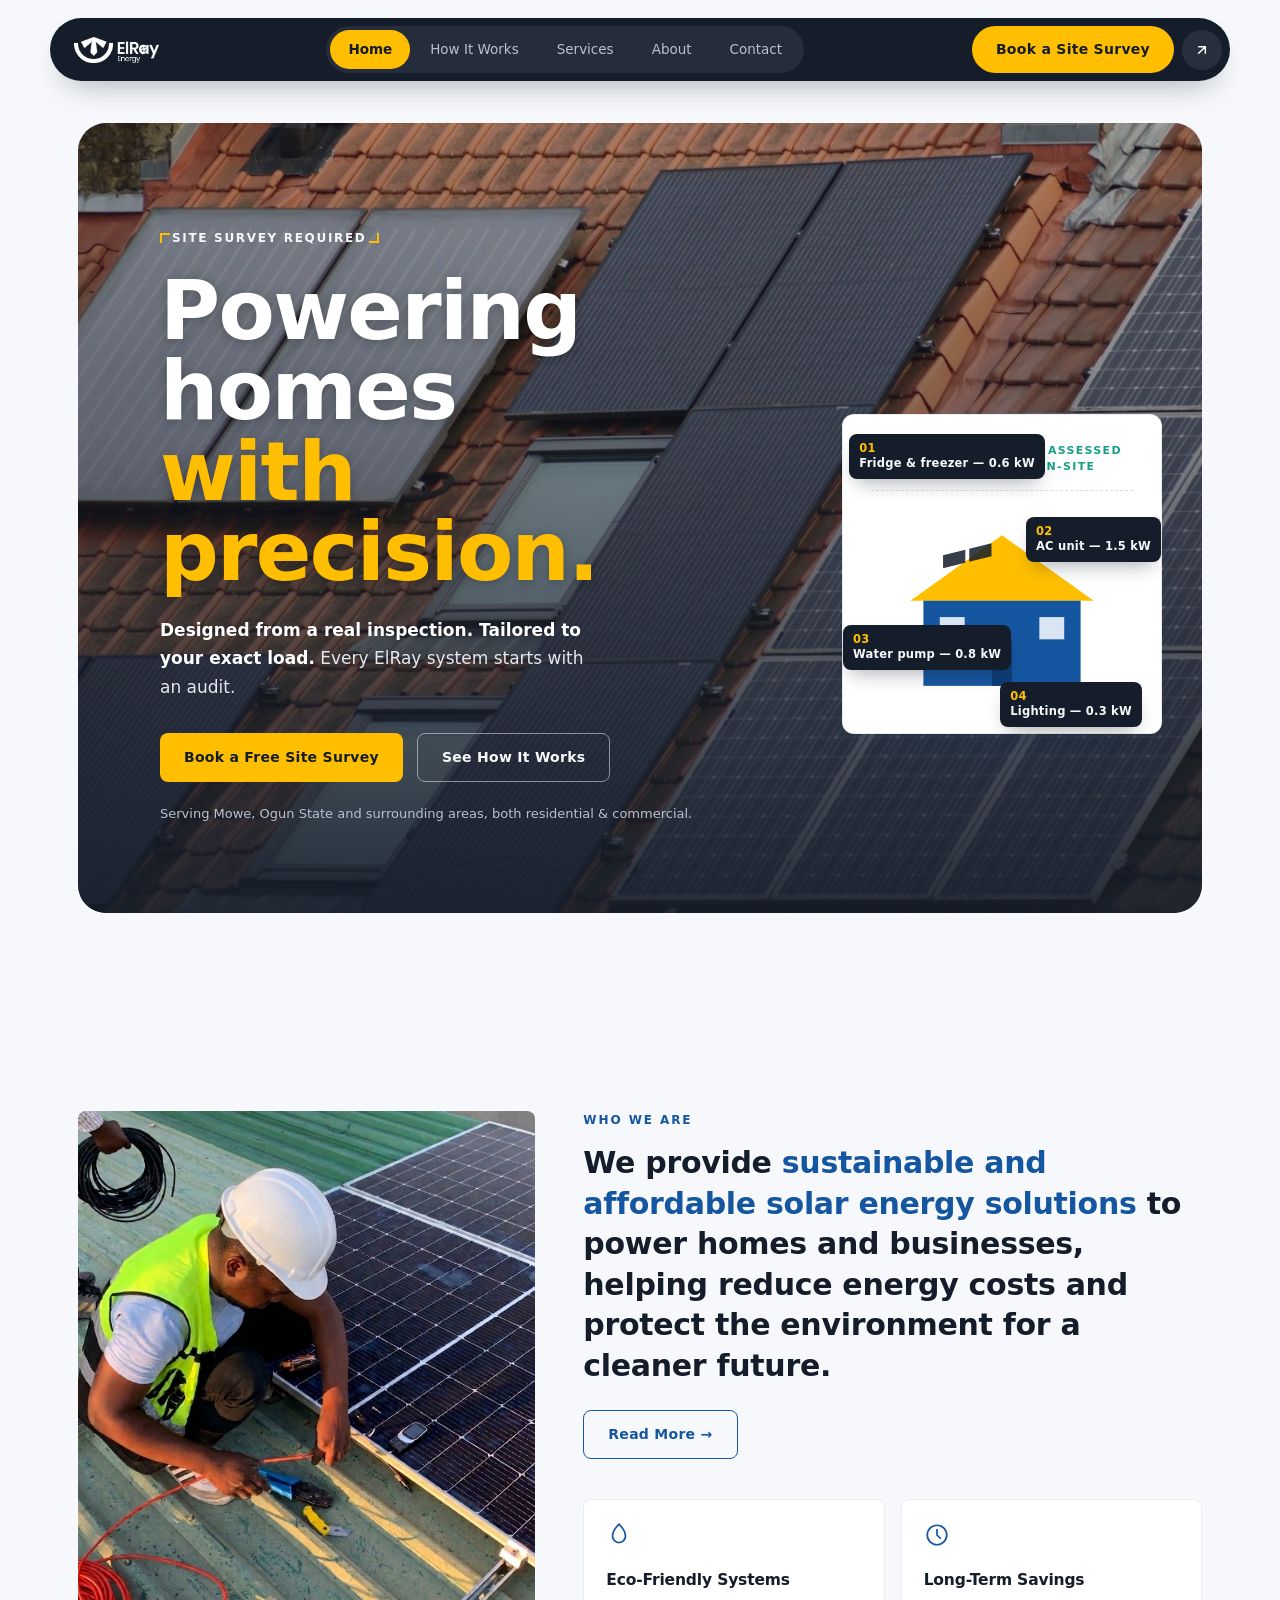
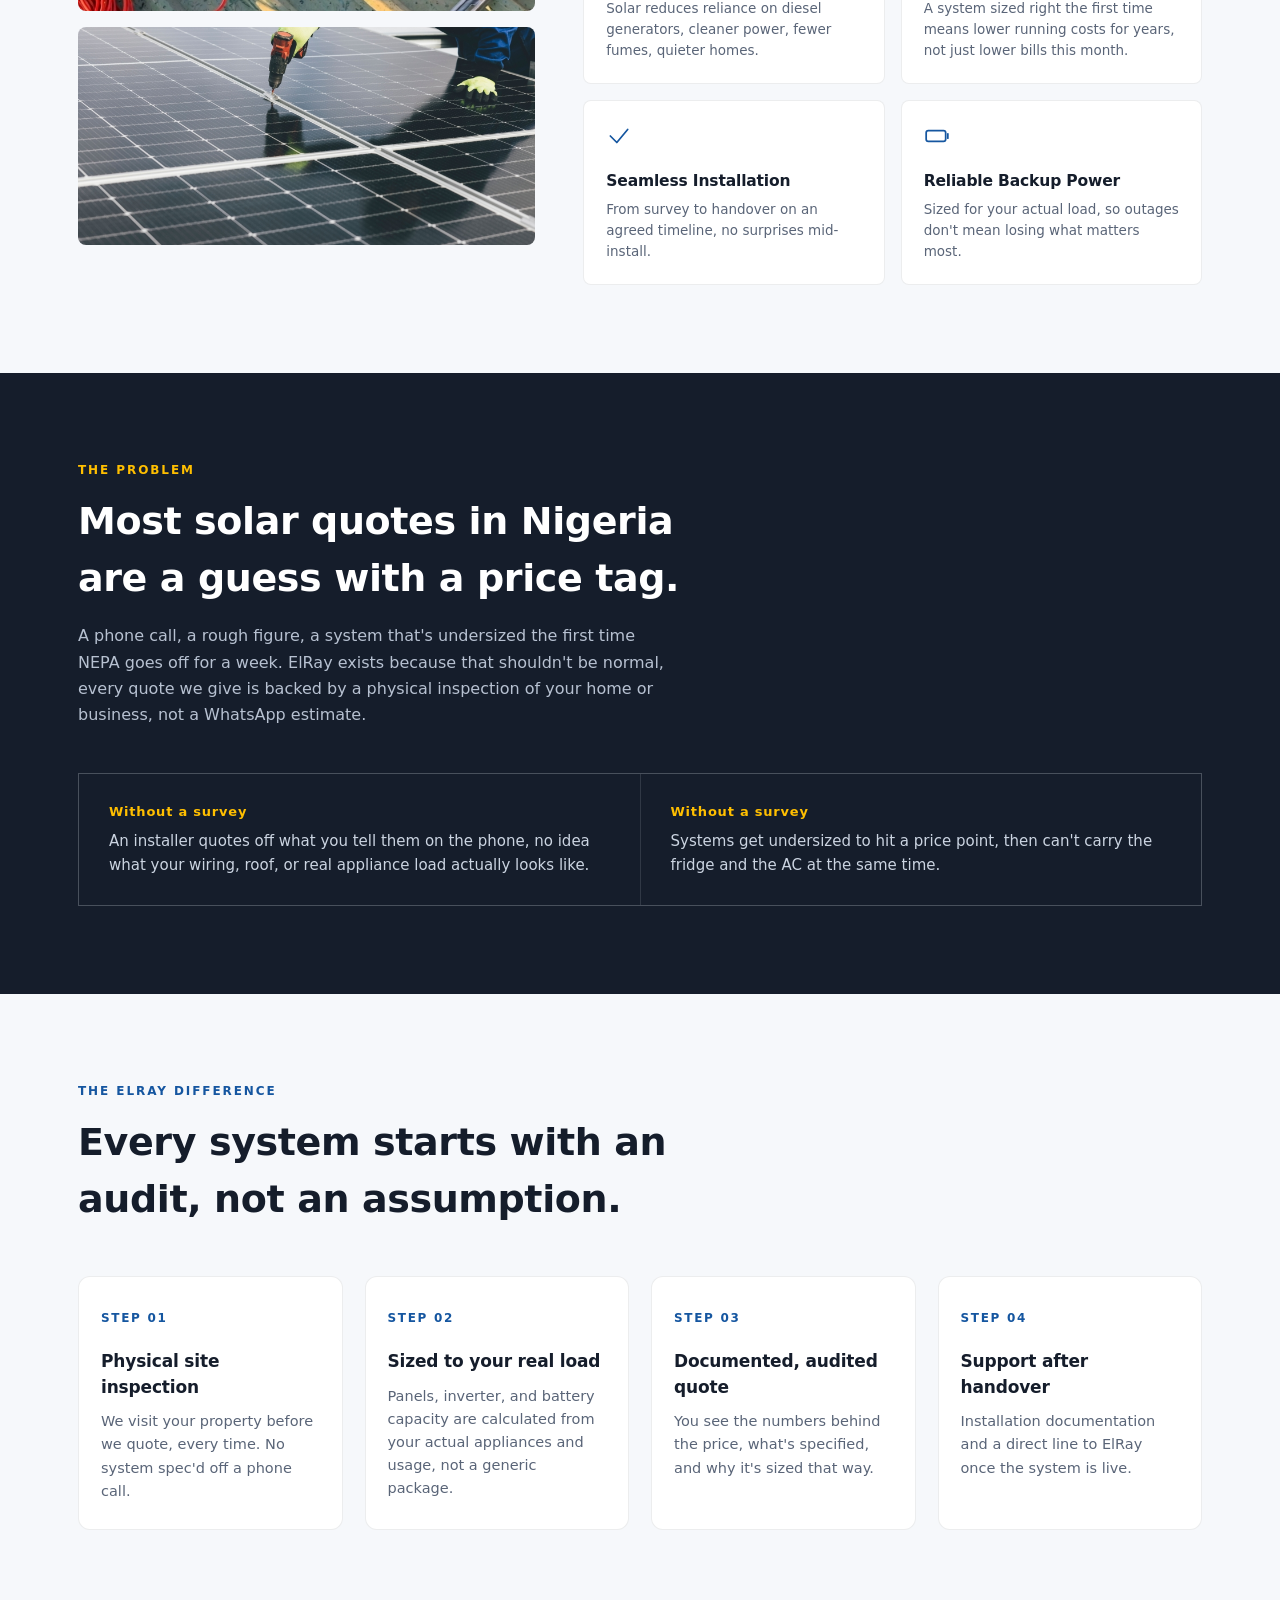
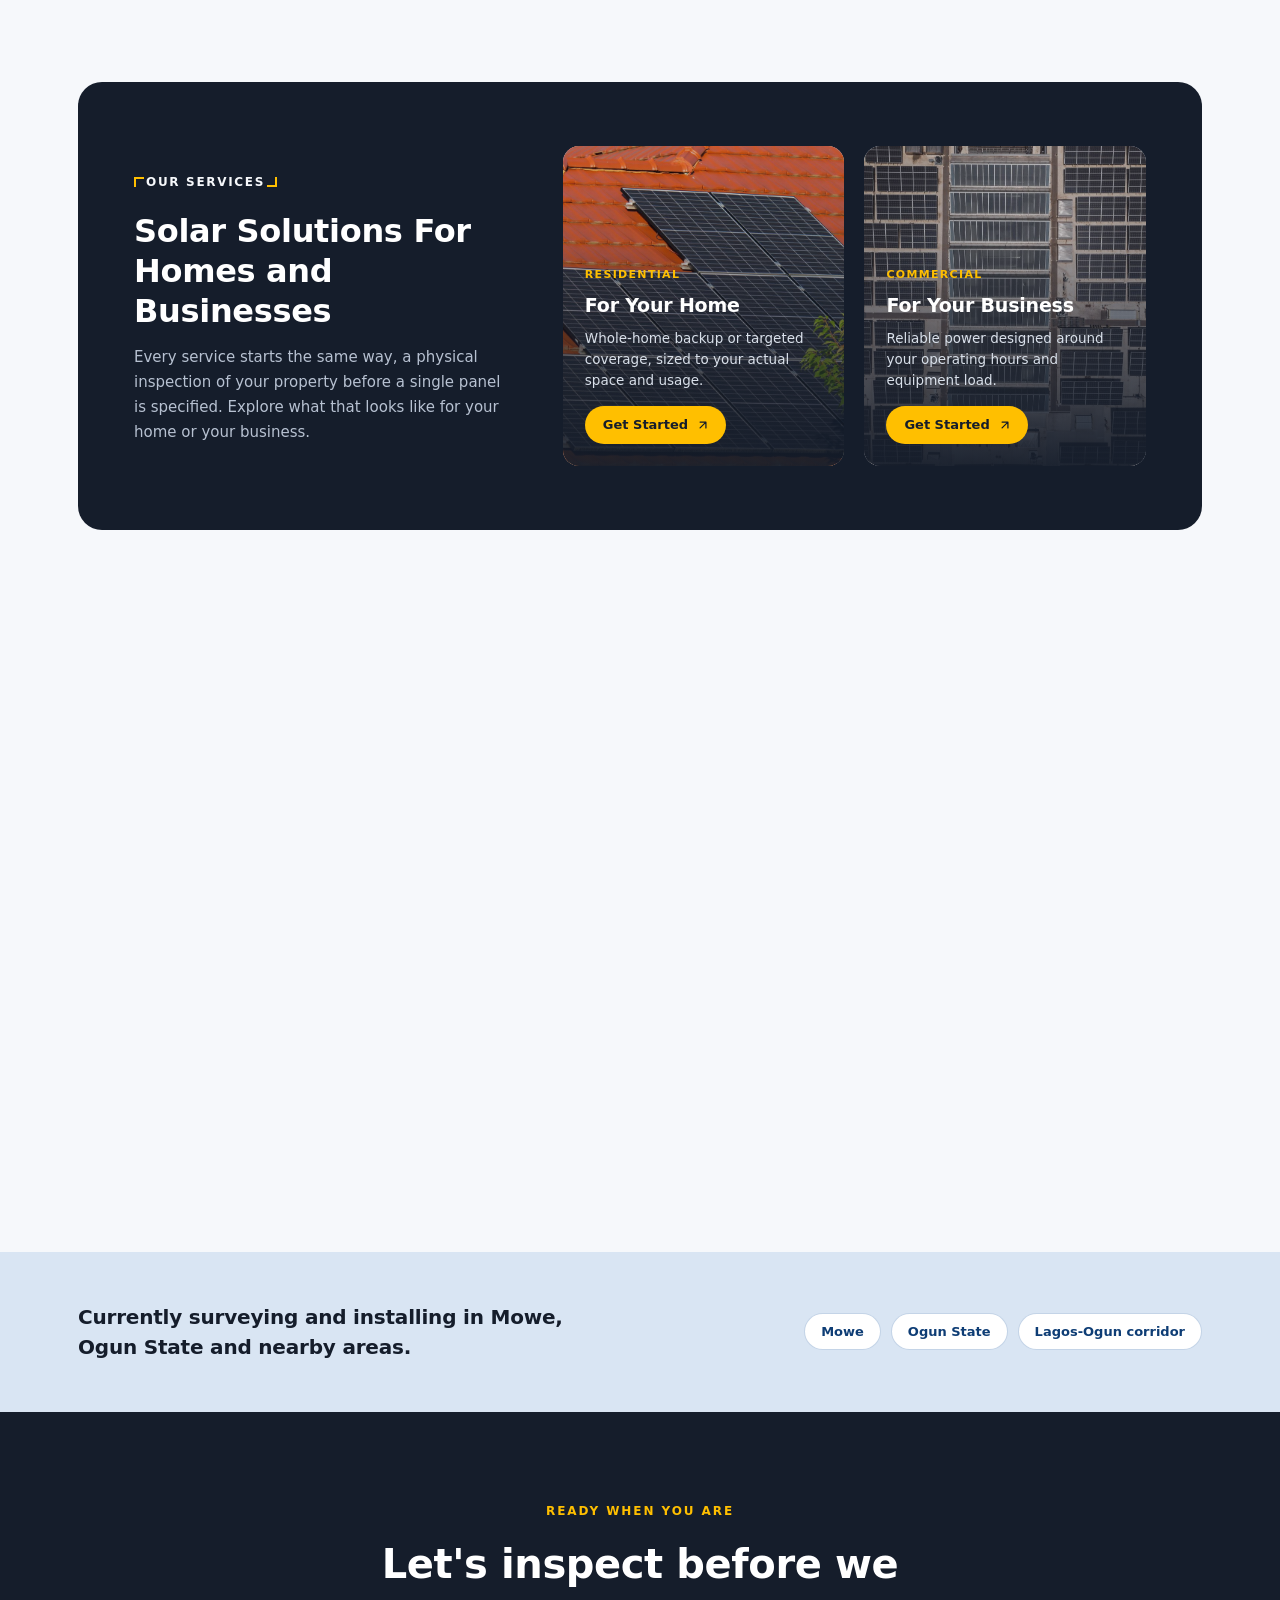
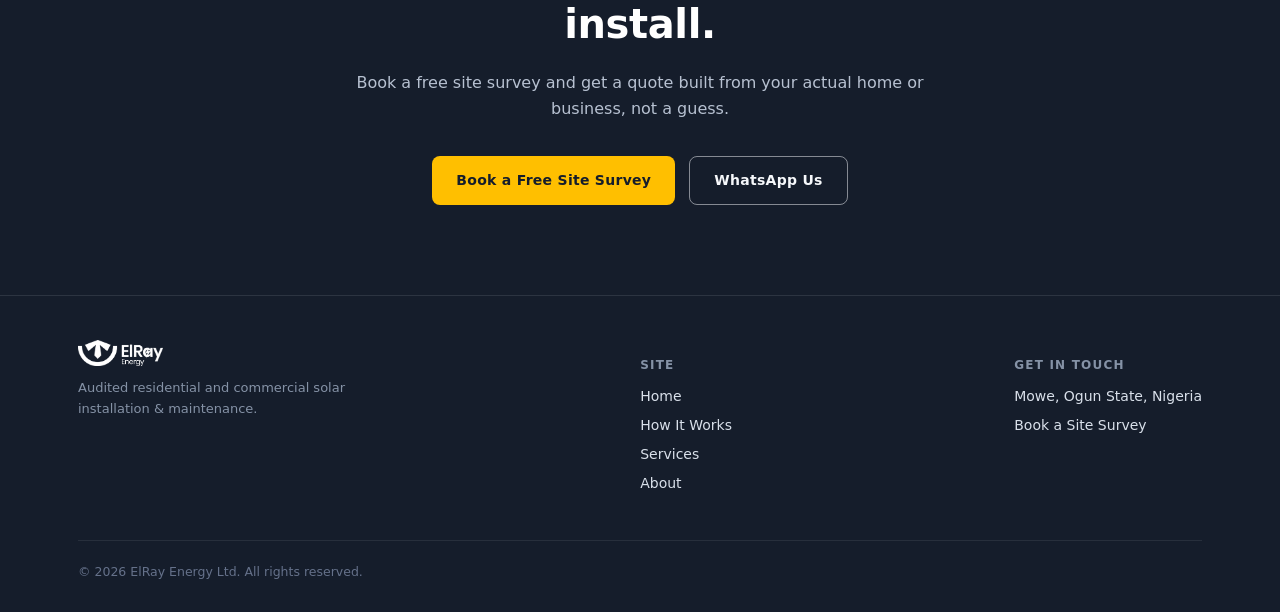
==== commit 67eb62dc: "Redesign of navigation bar in to pill design" ====
--- a/index.html
+++ b/index.html
@@ -18,7 +18,7 @@
 <header>
   <div class="navrow">
     <a href="index.html" class="logo">
-      <img src="assets/elray_horizontal-logo_color.png" alt="ElRay Energy">
+      <img src="assets/elray_horizontal-logo_white.png" alt="ElRay Energy">
     </a>
     <nav class="links">
       <a href="index.html">Home</a>
@@ -27,8 +27,13 @@
       <a href="about.html">About</a>
       <a href="contact.html">Contact</a>
     </nav>
-    <a href="contact.html" class="btn btn-gold nav-cta">Book a Site Survey</a>
-    <a href="contact.html" class="btn btn-outline mobile-cta">Book a Survey</a>
+    <div class="nav-actions">
+      <a href="contact.html" class="btn btn-gold nav-cta" style="border-radius:999px;">Book a Site Survey</a>
+      <a href="contact.html" class="btn btn-outline mobile-cta" style="border-radius:999px;">Book a Survey</a>
+      <a href="contact.html" class="nav-arrow-btn" aria-label="Book a site survey">
+        <svg viewBox="0 0 24 24" fill="none" stroke="currentColor" stroke-width="2.2" stroke-linecap="round" stroke-linejoin="round"><path d="M7 17L17 7M7 7h10v10"/></svg>
+      </a>
+    </div>
   </div>
 </header>
 
--- a/css/styles.css
+++ b/css/styles.css
@@ -236,39 +236,68 @@
 .tag--flush{padding-left:0;}
 .tag--flush::before,.tag--flush::after{display:none;}
 
-/* ---------- Nav ---------- */
+/* ---------- Nav — floating pill bar ---------- */
 header{
   position:sticky;
   top:0;
   z-index:50;
-  background:rgba(246,248,251,0.92);
-  backdrop-filter:blur(6px);
-  border-bottom:1px solid rgba(21,29,43,0.08);
+  background:transparent;
+  padding:18px 0;
 }
 .navrow{
   display:flex;
   align-items:center;
   justify-content:space-between;
-  padding:14px 28px;
+  gap:20px;
   max-width:var(--maxw);
   margin:0 auto;
-}
-.logo img{height:34px;}
+  padding:8px 8px 8px 24px;
+  background:var(--navy);
+  border-radius:999px;
+  box-shadow:0 16px 32px -16px rgba(21,29,43,0.4);
+}
+.logo img{ height:26px; }
+
 nav.links{
   display:none;
   align-items:center;
-  gap:32px;
-}
-@media(min-width:900px){nav.links{display:flex;}}
+  gap:2px;
+  background:rgba(255,255,255,0.07);
+  border-radius:999px;
+  padding:4px;
+}
+@media(min-width:900px){ nav.links{display:flex;} }
 nav.links a{
-  font-size:14px;
+  font-size:13.5px;
   font-weight:500;
-  color:var(--charcoal);
-  padding:6px 0;
-  border-bottom:2px solid transparent;
-  transition:border-color 0.15s ease, color 0.15s ease;
-}
-nav.links a:hover, nav.links a.active{border-color:var(--gold); color:var(--cobalt);}
+  color:#B7C1D1;
+  padding:9px 18px;
+  border-radius:999px;
+  border-bottom:none;
+  transition:background 0.15s ease, color 0.15s ease;
+}
+nav.links a:hover{ background:rgba(255,255,255,0.1); color:var(--white); }
+nav.links a.active{
+  background:var(--gold);
+  color:var(--navy);
+  font-weight:600;
+}
+nav.links a.active:hover{ background:var(--gold); }
+
+.nav-actions{ display:flex; align-items:center; gap:8px; }
+.nav-arrow-btn{
+  width:40px; height:40px;
+  border-radius:50%;
+  background:rgba(255,255,255,0.08);
+  display:flex;
+  align-items:center;
+  justify-content:center;
+  color:var(--white);
+  flex-shrink:0;
+  transition:background 0.15s ease;
+}
+.nav-arrow-btn:hover{ background:rgba(255,255,255,0.16); }
+.nav-arrow-btn svg{ width:16px; height:16px; }
 
 .btn{
   display:inline-flex;
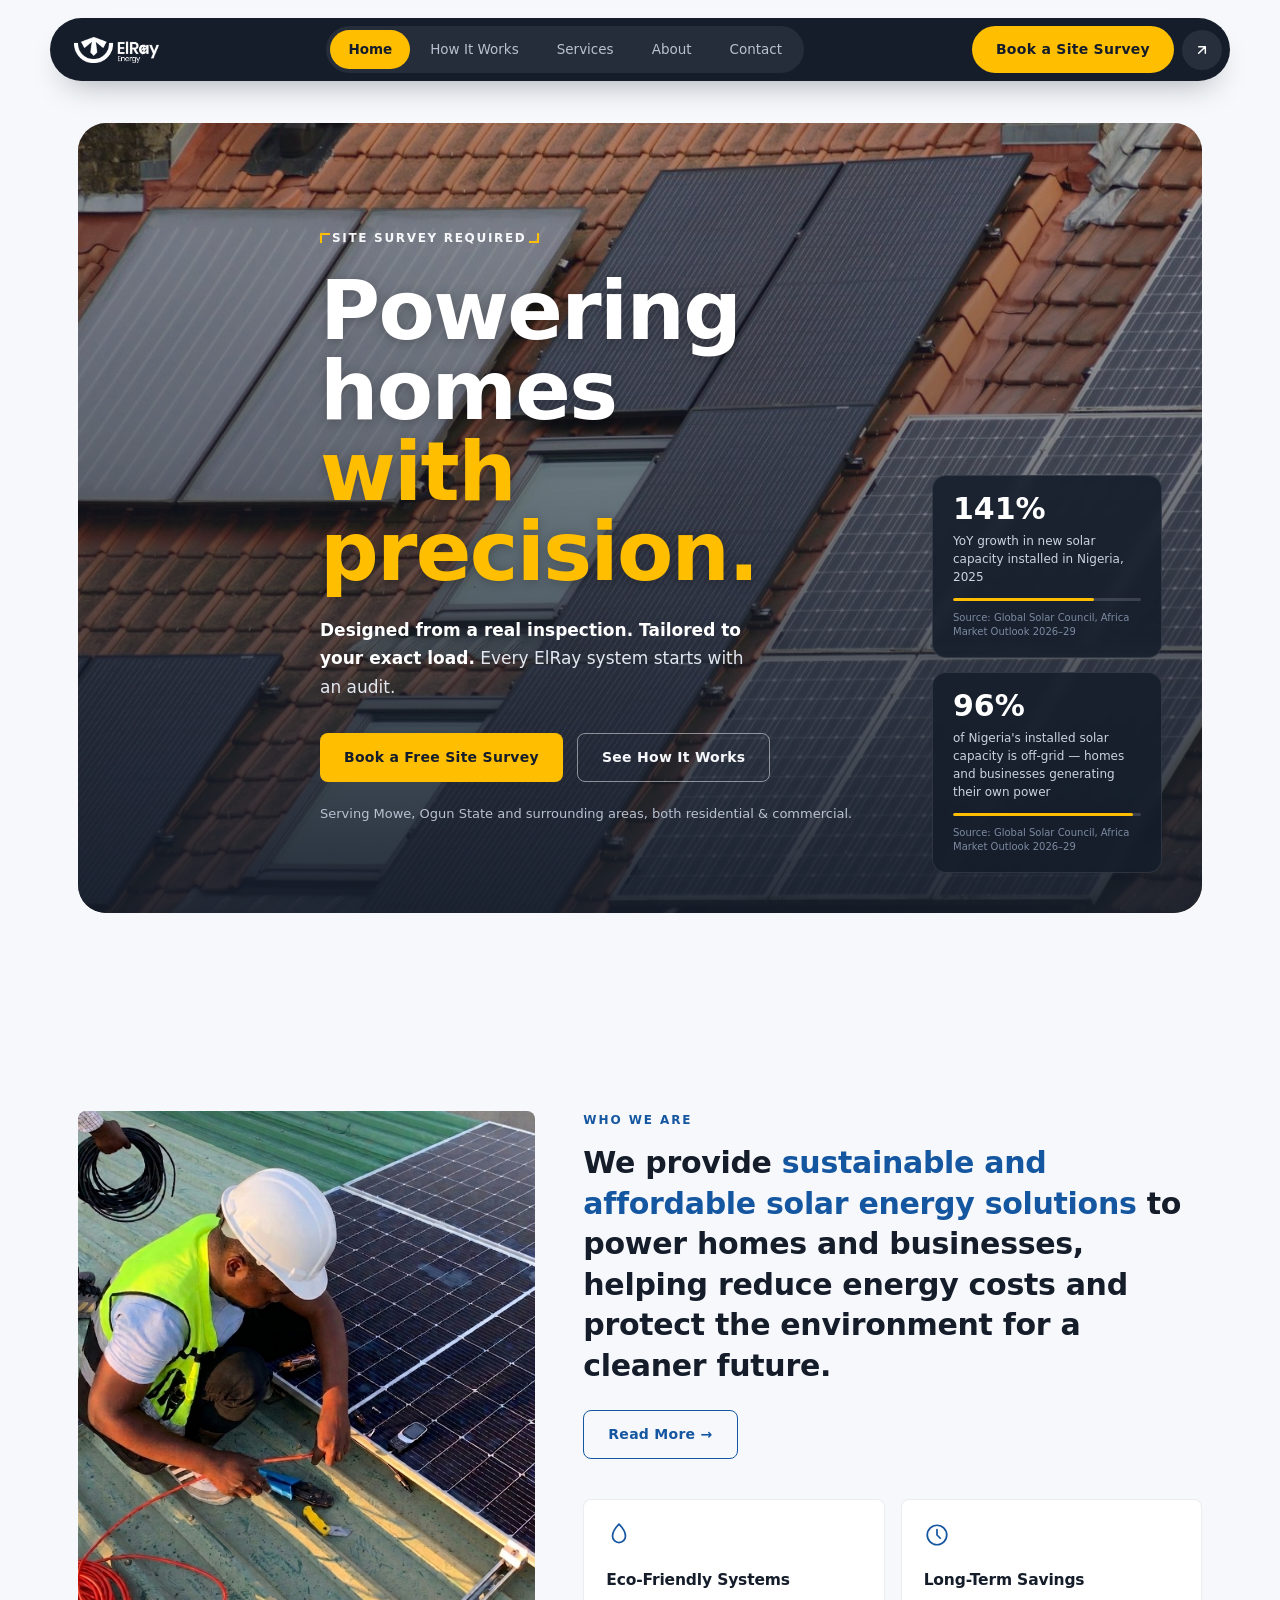
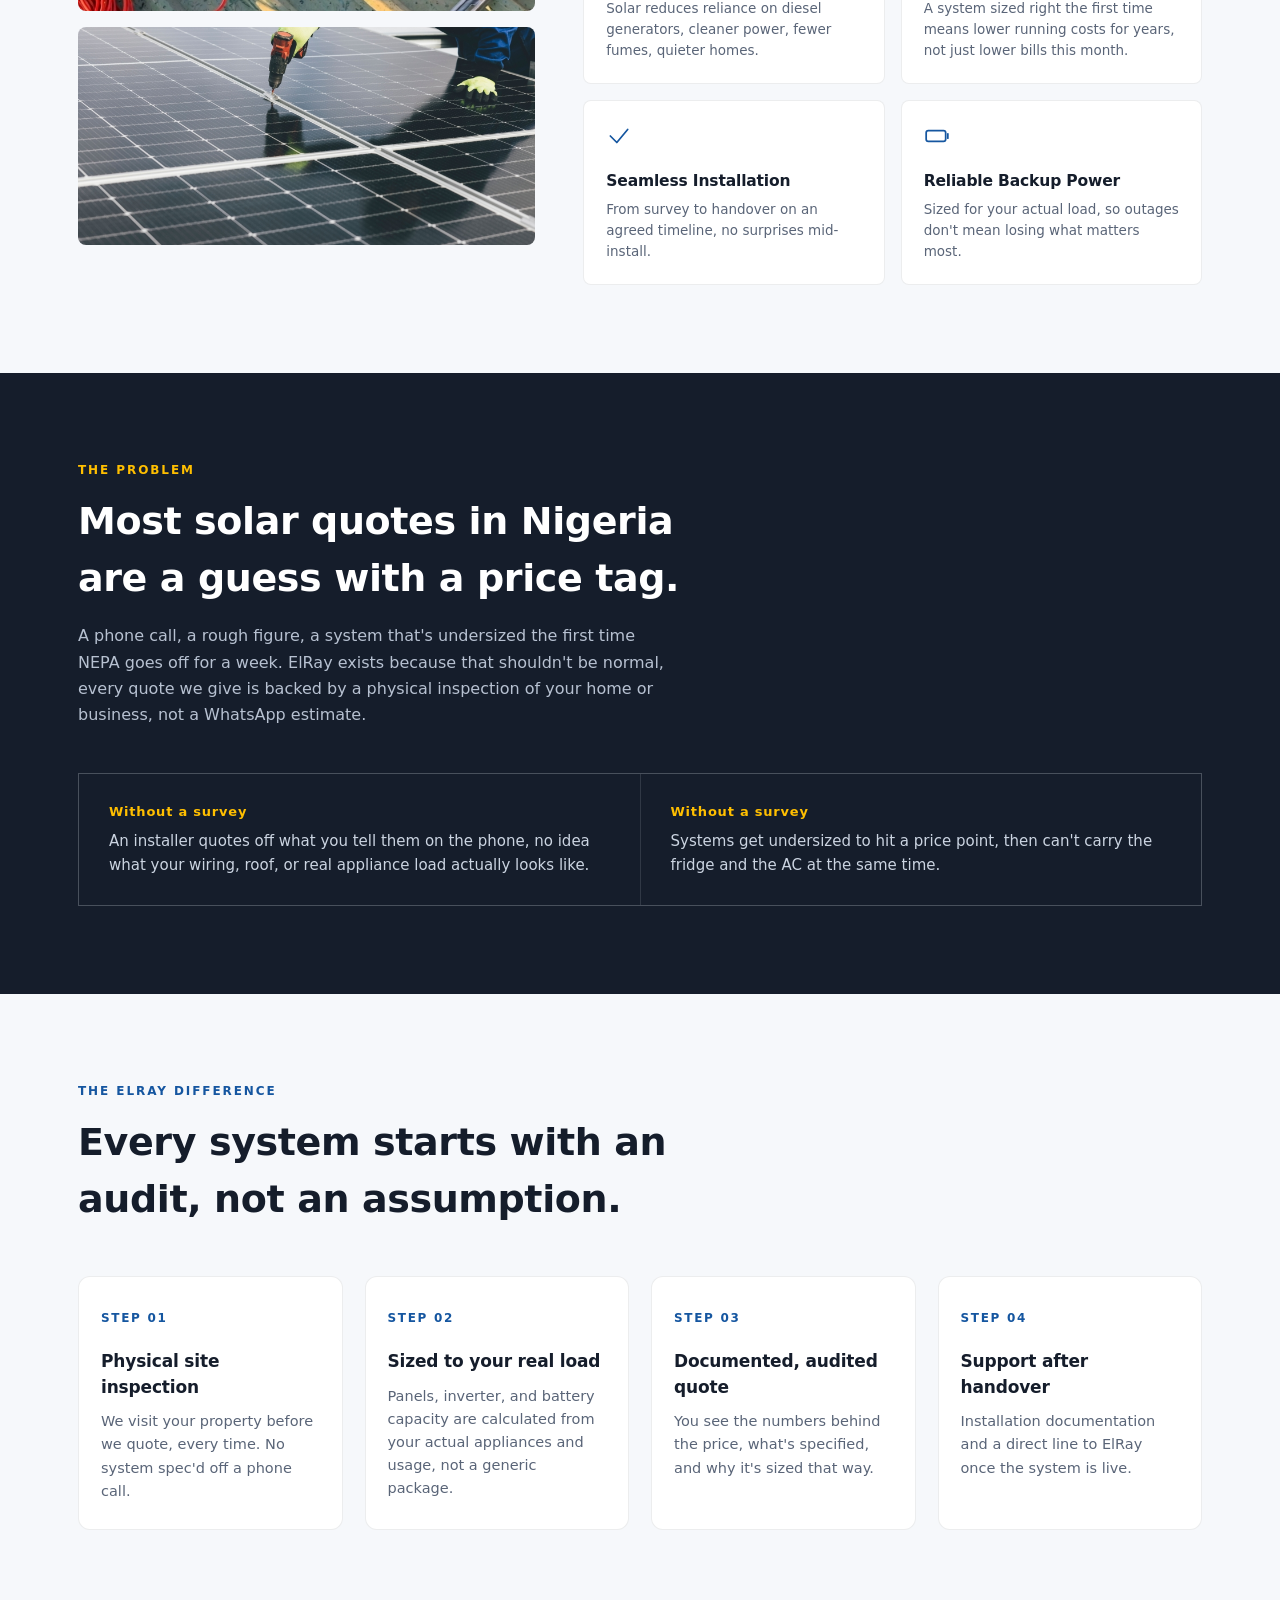
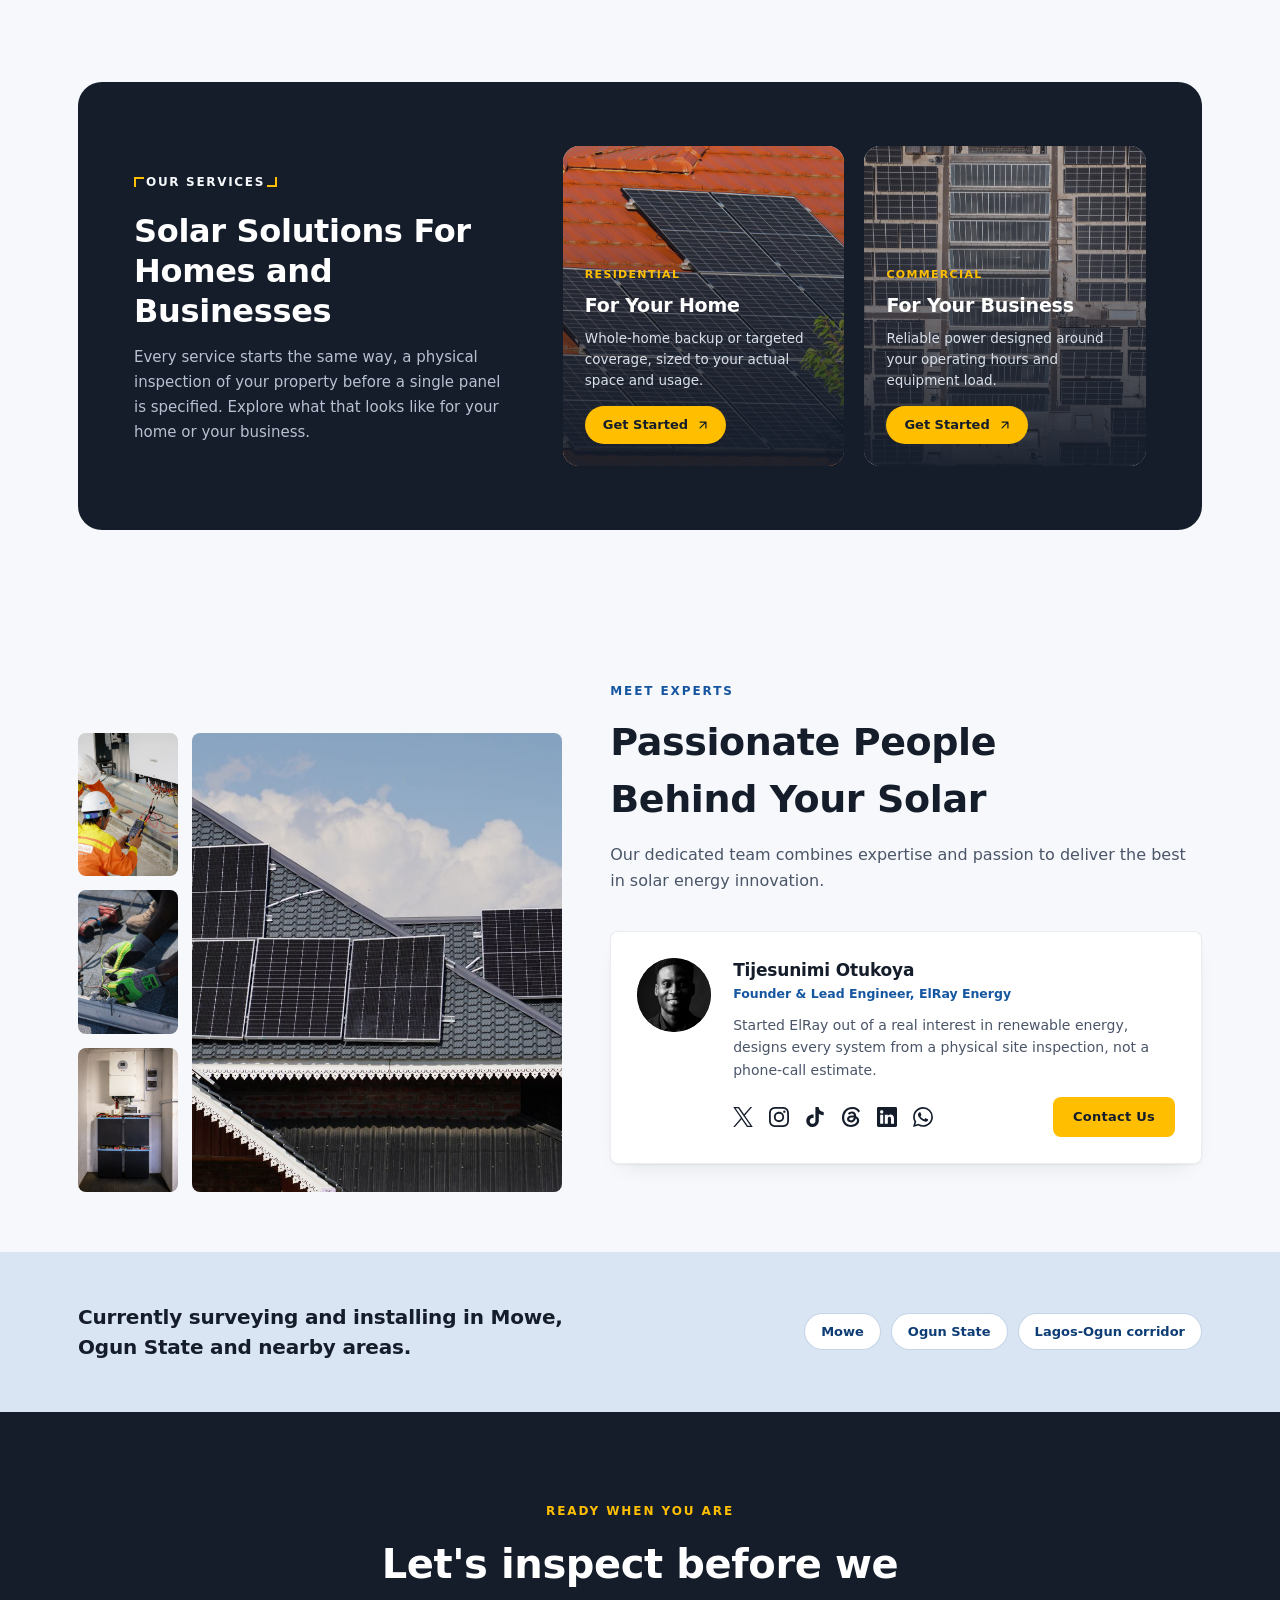
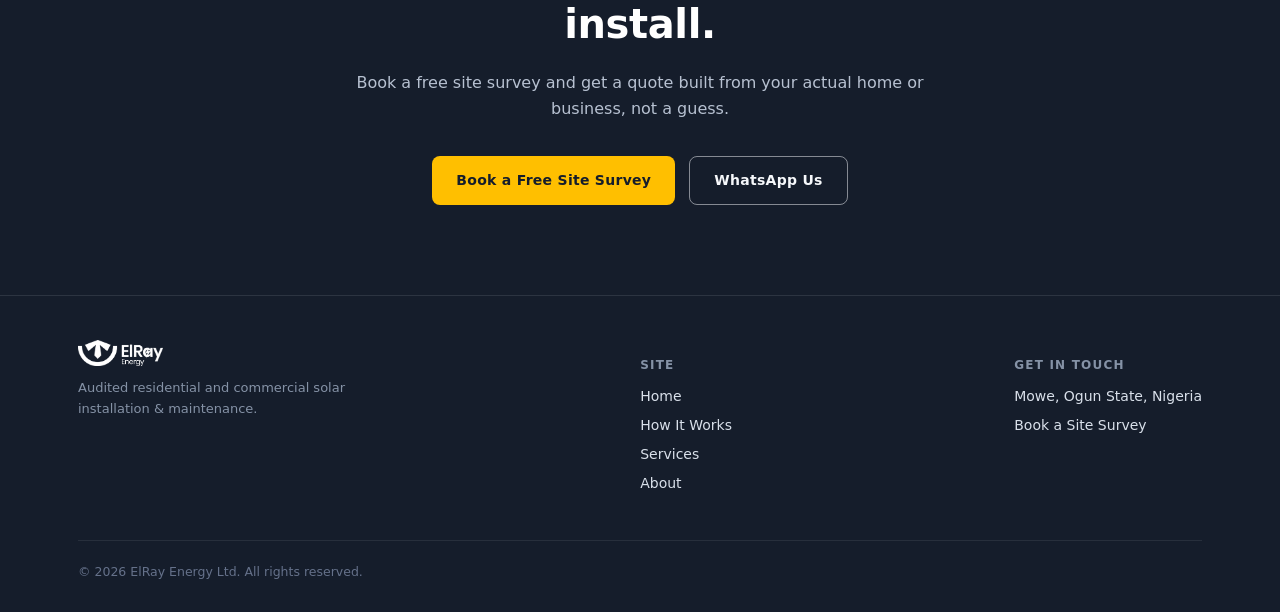
==== commit fbbfdcf9: "Replace floating audit panel in hero for stats cards" ====
--- a/index.html
+++ b/index.html
@@ -64,26 +64,19 @@
           <p class="hero-note-light">Serving Mowe, Ogun State and surrounding areas, both residential &amp; commercial.</p>
         </div>
 
-        <div class="audit-panel audit-panel--floating reveal">
-          <div class="audit-panel-head">
-            <span>Site Survey — Sample Load Map</span>
-            <span class="live">Assessed on-site</span>
-          </div>
-          <svg class="house-svg" viewBox="0 0 400 300" fill="none" xmlns="http://www.w3.org/2000/svg" role="img" aria-label="Illustration of a house with load points marked from a site inspection">
-            <polygon points="200,40 340,140 60,140" fill="#FFBF00"/>
-            <rect x="80" y="140" width="240" height="130" fill="#1556A0"/>
-            <rect x="185" y="200" width="30" height="70" fill="#0E3D75"/>
-            <rect x="105" y="165" width="38" height="34" fill="#D9E5F3"/>
-            <rect x="257" y="165" width="38" height="34" fill="#D9E5F3"/>
-            <g fill="#151D2B" opacity="0.85">
-              <rect x="110" y="98" width="34" height="20" transform="skewY(-14)"/>
-              <rect x="150" y="98" width="34" height="20" transform="skewY(-14)"/>
-            </g>
-          </svg>
-          <div class="callout c1"><span class="num">01</span>Fridge &amp; freezer — 0.6 kW</div>
-          <div class="callout c2"><span class="num">02</span>AC unit — 1.5 kW</div>
-          <div class="callout c3"><span class="num">03</span>Water pump — 0.8 kW</div>
-          <div class="callout c4"><span class="num">04</span>Lighting — 0.3 kW</div>
+        <div class="hero-stats reveal">
+          <div class="stat-card">
+            <div class="num">141%</div>
+            <div class="label">YoY growth in new solar capacity installed in Nigeria, 2025</div>
+            <div class="bar"><div class="bar-fill" style="width:75%;"></div></div>
+            <div class="source">Source: Global Solar Council, Africa Market Outlook 2026–29</div>
+          </div>
+          <div class="stat-card">
+            <div class="num">96%</div>
+            <div class="label">of Nigeria's installed solar capacity is off-grid — homes and businesses generating their own power</div>
+            <div class="bar"><div class="bar-fill" style="width:96%;"></div></div>
+            <div class="source">Source: Global Solar Council, Africa Market Outlook 2026–29</div>
+          </div>
         </div>
       </div>
     </div>
--- a/css/styles.css
+++ b/css/styles.css
@@ -154,20 +154,61 @@
   color:#B7C1D1;
 }
 
-/* the audit panel, repurposed as a floating card on the photo */
-.audit-panel--floating{
+/* ---------- Hero stat cards ---------- */
+.hero-stats{
   position:relative;
   z-index:2;
-  margin:-170px 24px 0;
+  display:flex;
+  gap:14px;
+  margin-top:24px;
 }
 @media(min-width:900px){
-  .audit-panel--floating{
+  .hero-stats{
     position:absolute;
     right:40px;
-    bottom:-56px;
-    margin:0;
-    width:320px;
+    bottom:40px;
+    margin-top:0;
+    flex-direction:column;
+    width:230px;
   }
+}
+.stat-card{
+  background:rgba(21,29,43,0.85);
+  backdrop-filter:blur(6px);
+  border:1px solid rgba(255,255,255,0.1);
+  border-radius:14px;
+  padding:18px 20px;
+  flex:1;
+}
+.stat-card .num{
+  font-size:30px;
+  font-weight:700;
+  color:var(--white);
+  line-height:1;
+}
+.stat-card .label{
+  margin-top:8px;
+  font-size:12px;
+  color:#CBD4E1;
+  line-height:1.5;
+}
+.stat-card .bar{
+  margin-top:12px;
+  height:3px;
+  border-radius:2px;
+  background:rgba(255,255,255,0.15);
+  overflow:hidden;
+}
+.stat-card .bar-fill{
+  height:100%;
+  background:var(--gold);
+  border-radius:2px;
+}
+.stat-card .source{
+  margin-top:10px;
+  font-size:10px;
+  color:#7C8AA0;
+  line-height:1.4;
 }
 
 /* ---------- About page hero — image banner ---------- */
@@ -361,58 +402,6 @@
 .hero-sub strong{color:var(--charcoal); font-weight:600;}
 .hero-ctas{ margin-top:32px; display:flex; gap:14px; flex-wrap:wrap; }
 .hero-note{ margin-top:22px; font-size:13px; color:#6B7686; }
-
-/* ---- audit illustration (home hero) ---- */
-.audit-panel{
-  position:relative;
-  background:var(--white);
-  border:1px solid rgba(21,29,43,0.08);
-  border-radius:12px;
-  padding:28px;
-  box-shadow:0 30px 60px -30px rgba(14,61,117,0.25);
-}
-.audit-panel-head{
-  display:flex;
-  justify-content:space-between;
-  align-items:center;
-  font-size:11px;
-  letter-spacing:0.12em;
-  text-transform:uppercase;
-  color:#8892A0;
-  font-weight:600;
-  margin-bottom:18px;
-  padding-bottom:14px;
-  border-bottom:1px dashed rgba(21,29,43,0.15);
-}
-.audit-panel-head span.live{color:var(--teal);}
-.audit-panel-head span.live::before{
-  content:"";
-  display:inline-block;
-  width:6px;height:6px;
-  border-radius:50%;
-  background:var(--teal);
-  margin-right:6px;
-}
-.house-svg{width:100%; height:auto; display:block;}
-.callout{
-  position:absolute;
-  background:var(--navy);
-  color:var(--offwhite);
-  font-size:11.5px;
-  font-weight:600;
-  letter-spacing:0.02em;
-  padding:7px 10px;
-  border-radius:8px;
-  display:flex;
-  flex-direction:column;
-  line-height:1.35;
-  box-shadow:0 10px 20px -8px rgba(21,29,43,0.4);
-}
-.callout .num{color:var(--gold); font-weight:700;}
-.c1{top:6%; left:2%;}
-.c2{top:32%; right:0%;}
-.c3{bottom:20%; left:0%;}
-.c4{bottom:2%; right:6%;}
 
 /* ---------- Section shell ---------- */
 section{padding:88px 0;}
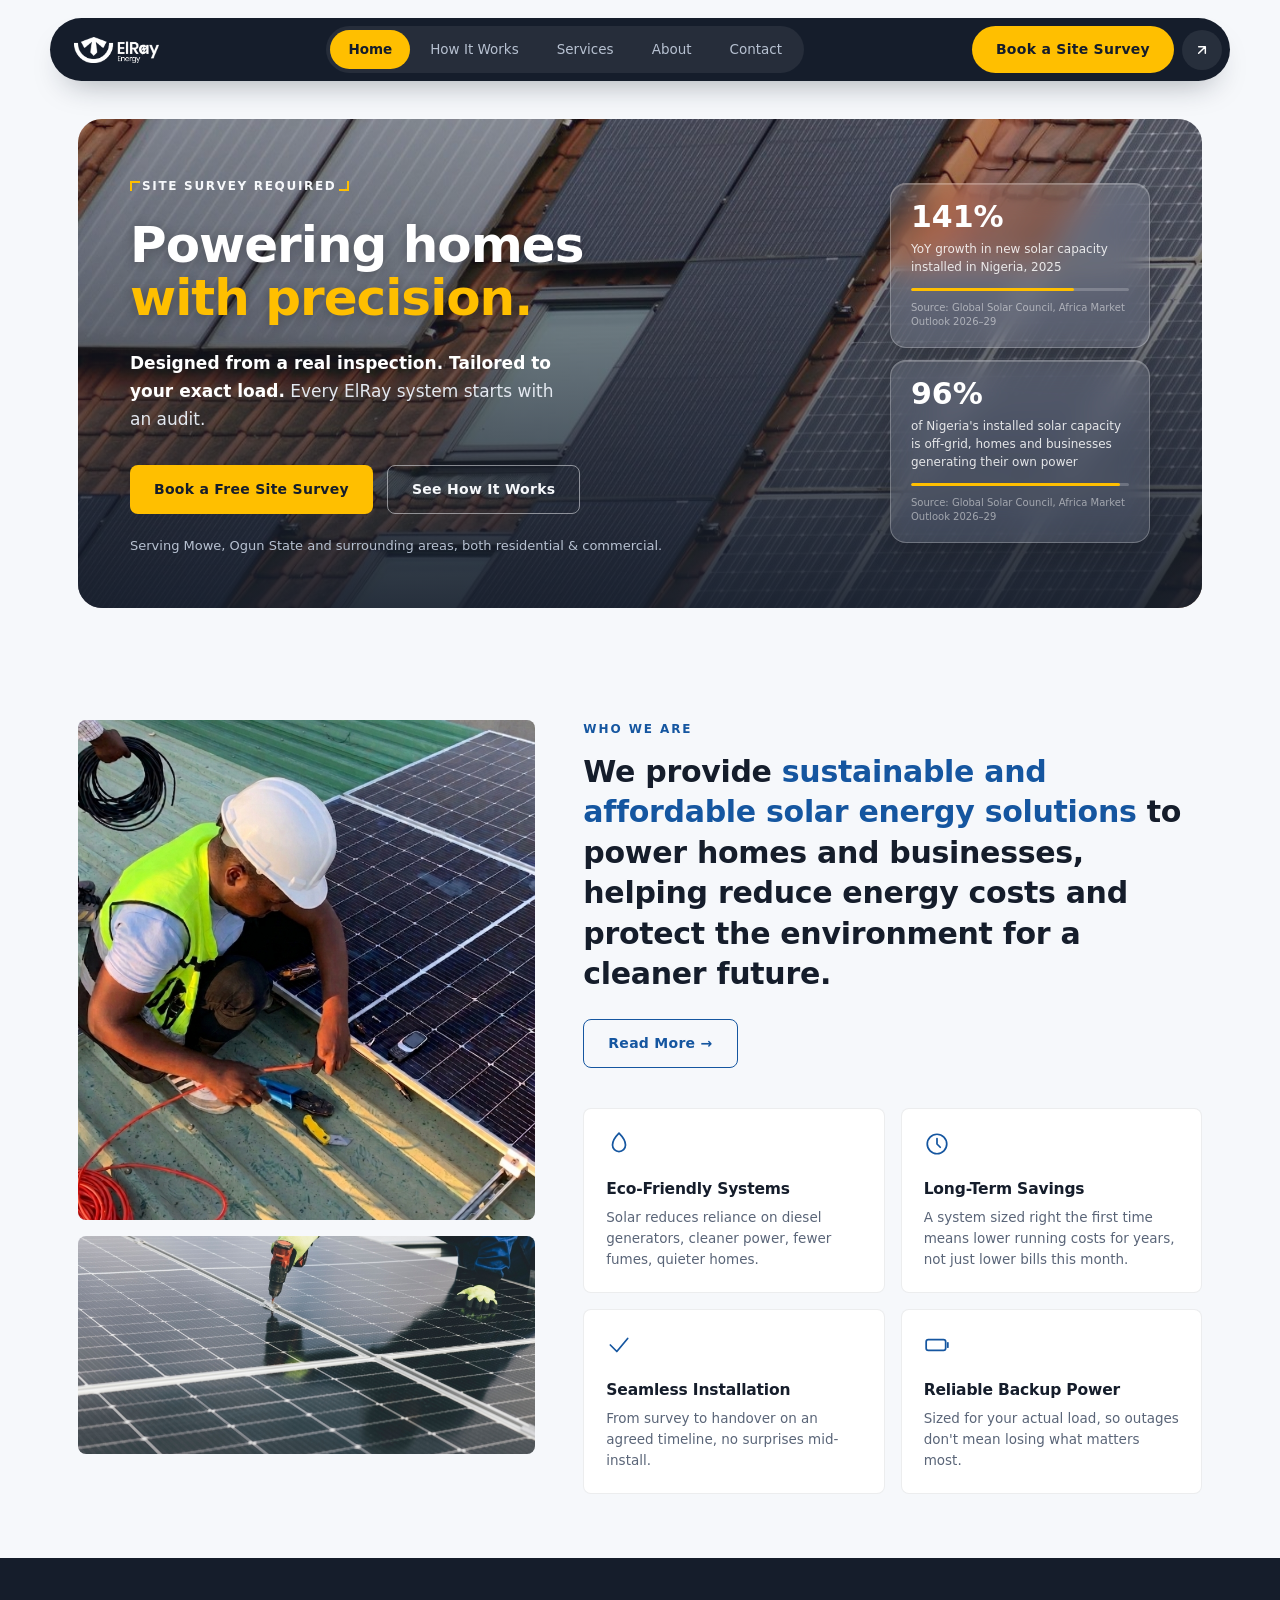
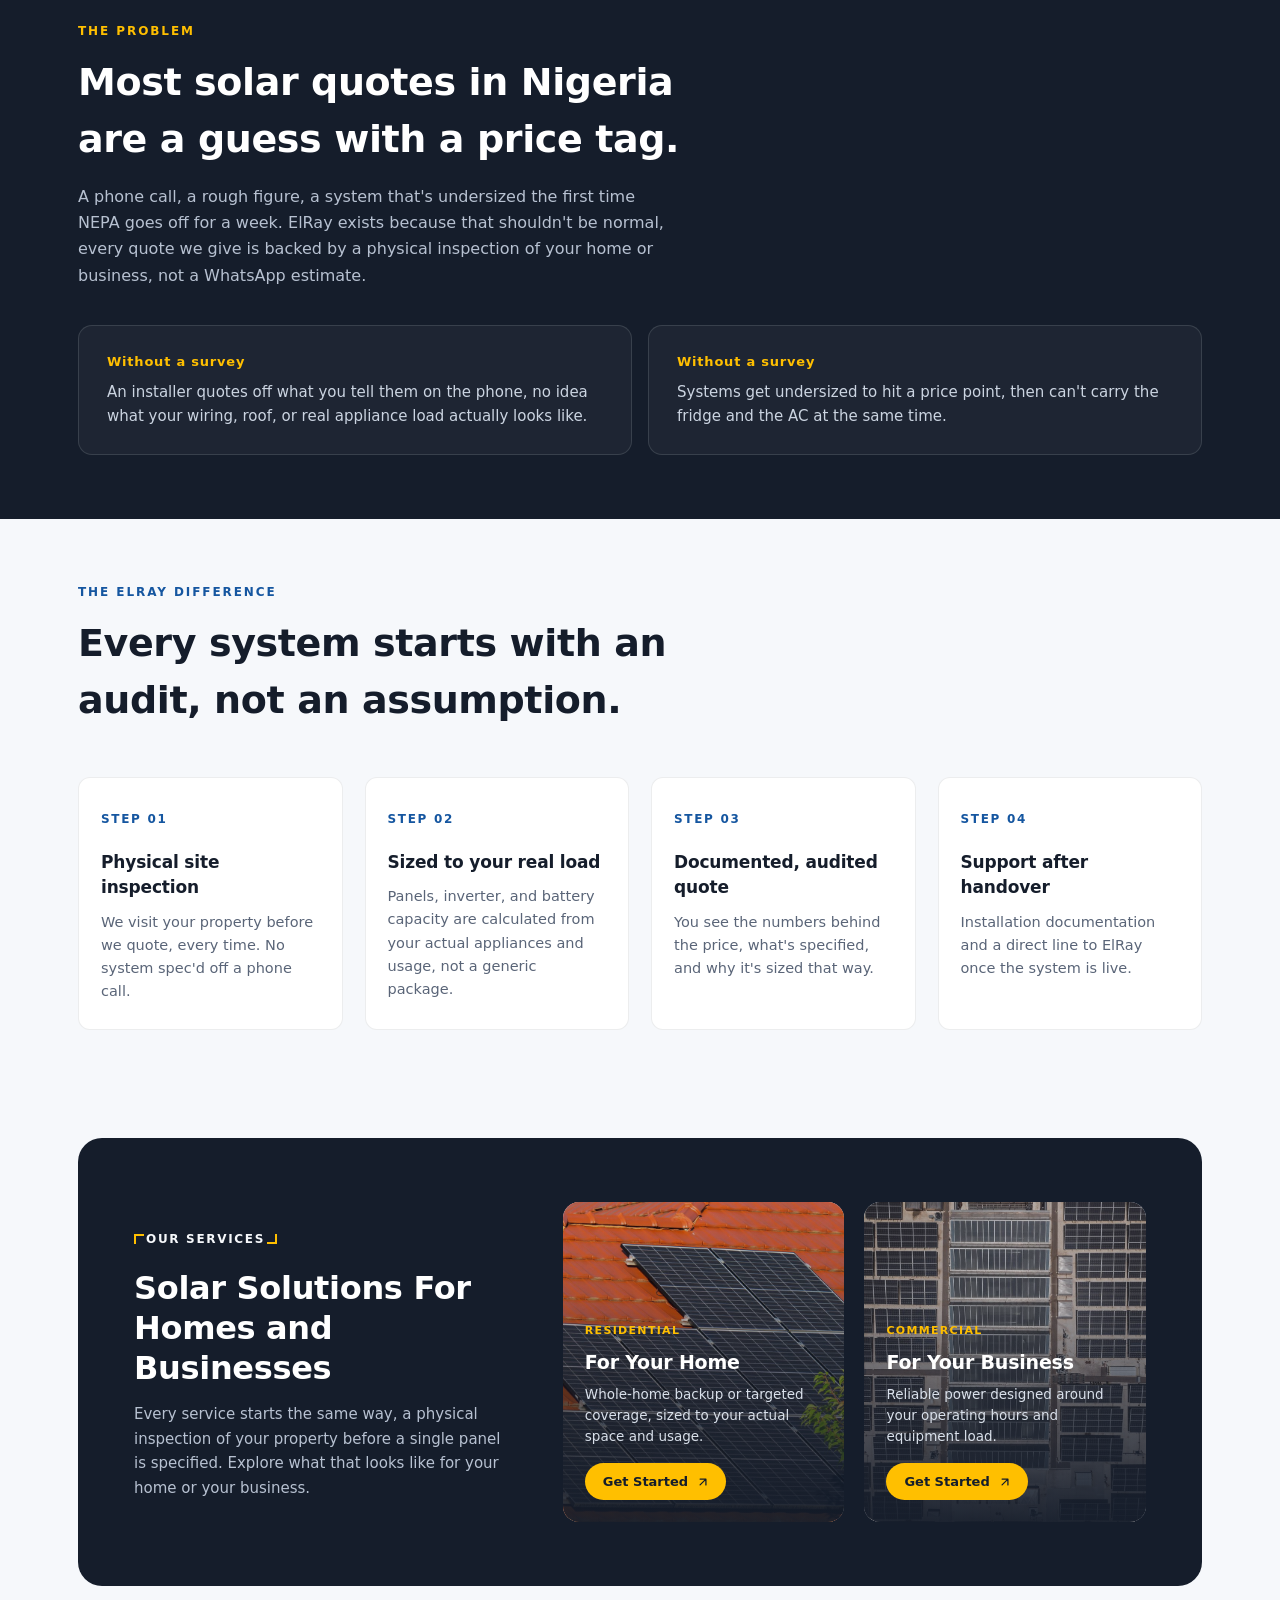
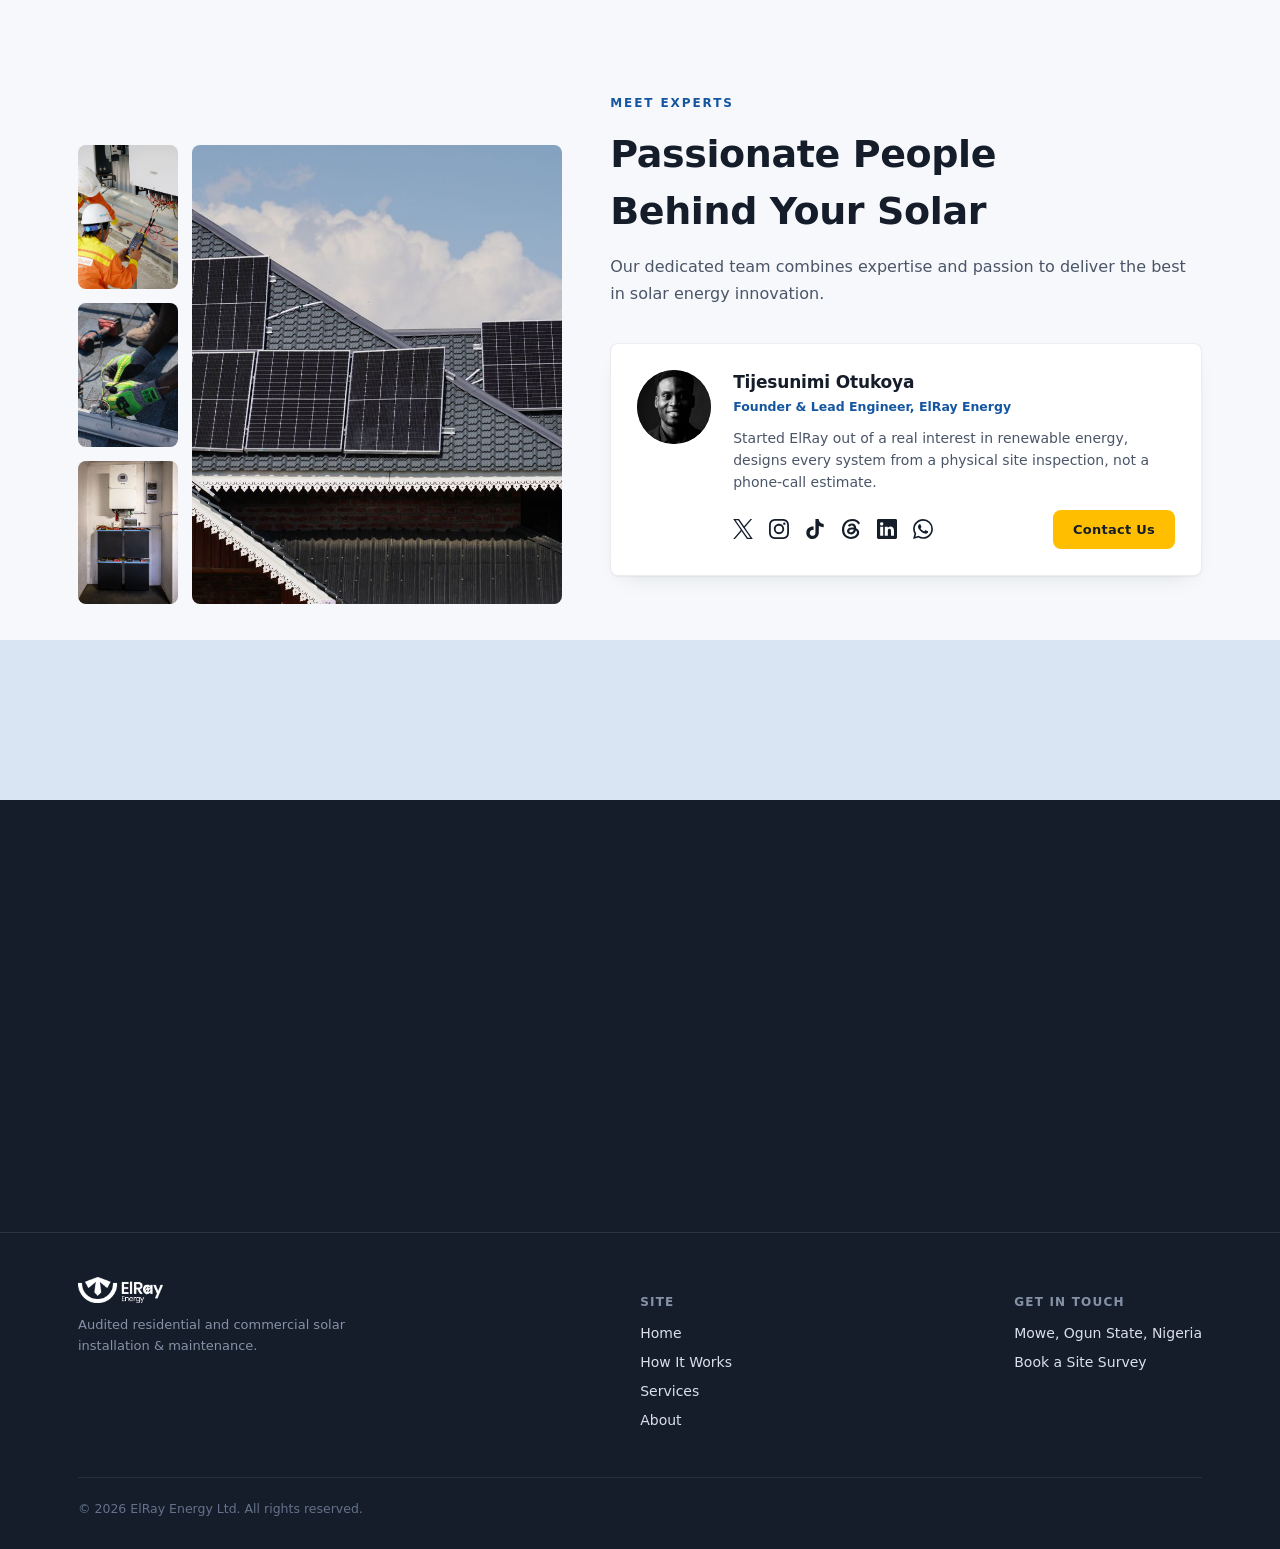
==== commit 307df59d: "refactor: restructure homepage hero layout - Move hero content and stat cards into a shared responsi" ====
--- a/index.html
+++ b/index.html
@@ -47,35 +47,37 @@
           <img src="assets/hero-home.jpg" alt="Solar panels on a rooftop">
         </div>
 
-        <div class="wrap hero-photo-content">
-          <span class="tag tag--light">Site Survey Required</span>
-          <h1 class="hero-mega" style="margin-top:18px;">
-            <span class="line">Powering homes</span>
-            <span class="line accent">with precision.</span>
-          </h1>
-          <p class="hero-sub-light">
-            <strong>Designed from a real inspection. Tailored to your exact load.</strong>
-            Every ElRay system starts with an audit.
-          </p>
-          <div class="hero-ctas">
-            <a href="contact.html" class="btn btn-gold">Book a Free Site Survey</a>
-            <a href="how-it-works.html" class="btn btn-outline-light">See How It Works</a>
-          </div>
-          <p class="hero-note-light">Serving Mowe, Ogun State and surrounding areas, both residential &amp; commercial.</p>
-        </div>
-
-        <div class="hero-stats reveal">
-          <div class="stat-card">
-            <div class="num">141%</div>
-            <div class="label">YoY growth in new solar capacity installed in Nigeria, 2025</div>
-            <div class="bar"><div class="bar-fill" style="width:75%;"></div></div>
-            <div class="source">Source: Global Solar Council, Africa Market Outlook 2026–29</div>
-          </div>
-          <div class="stat-card">
-            <div class="num">96%</div>
-            <div class="label">of Nigeria's installed solar capacity is off-grid — homes and businesses generating their own power</div>
-            <div class="bar"><div class="bar-fill" style="width:96%;"></div></div>
-            <div class="source">Source: Global Solar Council, Africa Market Outlook 2026–29</div>
+        <div class="wrap hero-photo-inner">
+          <div class="hero-photo-content">
+            <span class="tag tag--light">Site Survey Required</span>
+            <h1 class="hero-mega" style="margin-top:18px;">
+              <span class="line">Powering homes</span>
+              <span class="line accent">with precision.</span>
+            </h1>
+            <p class="hero-sub-light">
+              <strong>Designed from a real inspection. Tailored to your exact load.</strong>
+              Every ElRay system starts with an audit.
+            </p>
+            <div class="hero-ctas">
+              <a href="contact.html" class="btn btn-gold">Book a Free Site Survey</a>
+              <a href="how-it-works.html" class="btn btn-outline-light">See How It Works</a>
+            </div>
+            <p class="hero-note-light">Serving Mowe, Ogun State and surrounding areas, both residential &amp; commercial.</p>
+          </div>
+
+          <div class="hero-stats reveal">
+            <div class="stat-card">
+              <div class="num">141%</div>
+              <div class="label">YoY growth in new solar capacity installed in Nigeria, 2025</div>
+              <div class="bar"><div class="bar-fill" style="width:75%;"></div></div>
+              <div class="source">Source: Global Solar Council, Africa Market Outlook 2026–29</div>
+            </div>
+            <div class="stat-card">
+              <div class="num">96%</div>
+              <div class="label">of Nigeria's installed solar capacity is off-grid, homes and businesses generating their own power</div>
+              <div class="bar"><div class="bar-fill" style="width:96%;"></div></div>
+              <div class="source">Source: Global Solar Council, Africa Market Outlook 2026–29</div>
+            </div>
           </div>
         </div>
       </div>
--- a/css/styles.css
+++ b/css/styles.css
@@ -89,13 +89,12 @@
 }
 
 /* ---------- Hero — full-bleed photo panel ---------- */
-.hero-photo-section{ padding:24px 0 110px; }
+.hero-photo-section{ padding:20px 0 48px; }
 
 .hero-photo{
   position:relative;
-  border-radius:28px;
+  border-radius:24px;
   overflow:hidden;
-  min-height:600px;
   display:flex;
   align-items:center;
 }
@@ -121,16 +120,25 @@
   );
 }
 
-.hero-photo-content{
+.hero-photo-inner{
   position:relative;
   z-index:1;
-  padding:80px 0 220px;
-}
-@media(min-width:900px){ .hero-photo-content{ padding:100px 0 90px; max-width:640px; } }
+  width:100%;
+  padding:52px 52px;
+  display:grid;
+  grid-template-columns:1fr;
+  gap:32px;
+  align-items:center;
+}
+@media(min-width:900px){
+  .hero-photo-inner{ grid-template-columns:1.4fr 0.6fr; gap:28px; }
+}
+
+.hero-photo-content{ max-width:540px; }
 
 .hero-mega{
-  font-size:clamp(42px,7.5vw,82px);
-  line-height:0.98;
+  font-size:clamp(30px,5vw,50px);
+  line-height:1.06;
   font-weight:700;
   letter-spacing:-0.02em;
   color:var(--white);
@@ -156,29 +164,23 @@
 
 /* ---------- Hero stat cards ---------- */
 .hero-stats{
-  position:relative;
-  z-index:2;
   display:flex;
-  gap:14px;
-  margin-top:24px;
-}
-@media(min-width:900px){
-  .hero-stats{
-    position:absolute;
-    right:40px;
-    bottom:40px;
-    margin-top:0;
-    flex-direction:column;
-    width:230px;
-  }
-}
+  flex-direction:column;
+  gap:12px;
+  width:100%;
+  max-width:260px;
+}
+@media(min-width:900px){ .hero-stats{ margin-left:auto; } }
 .stat-card{
-  background:rgba(21,29,43,0.85);
-  backdrop-filter:blur(6px);
-  border:1px solid rgba(255,255,255,0.1);
-  border-radius:14px;
+  background:rgba(255,255,255,0.12);
+  backdrop-filter:blur(16px) saturate(160%);
+  -webkit-backdrop-filter:blur(16px) saturate(160%);
+  border:1px solid rgba(255,255,255,0.25);
+  border-radius:16px;
   padding:18px 20px;
-  flex:1;
+  box-shadow:
+    0 8px 28px rgba(0,0,0,0.18),
+    inset 0 1px 0 rgba(255,255,255,0.2);
 }
 .stat-card .num{
   font-size:30px;
@@ -189,14 +191,14 @@
 .stat-card .label{
   margin-top:8px;
   font-size:12px;
-  color:#CBD4E1;
+  color:rgba(255,255,255,0.85);
   line-height:1.5;
 }
 .stat-card .bar{
   margin-top:12px;
   height:3px;
   border-radius:2px;
-  background:rgba(255,255,255,0.15);
+  background:rgba(255,255,255,0.2);
   overflow:hidden;
 }
 .stat-card .bar-fill{
@@ -207,7 +209,7 @@
 .stat-card .source{
   margin-top:10px;
   font-size:10px;
-  color:#7C8AA0;
+  color:rgba(255,255,255,0.5);
   line-height:1.4;
 }
 
@@ -404,8 +406,8 @@
 .hero-note{ margin-top:22px; font-size:13px; color:#6B7686; }
 
 /* ---------- Section shell ---------- */
-section{padding:88px 0;}
-.section-tight{padding:64px 0;}
+section{padding:64px 0;}
+.section-tight{padding:44px 0;}
 .eyebrow{
   font-size:12px;
   font-weight:700;
@@ -483,15 +485,19 @@
 .problem h2.section-head{color:var(--white);}
 .problem .section-sub{color:#B7C1D1;}
 .problem-grid{
-  margin-top:44px;
-  display:grid;
-  grid-template-columns:1fr;
-  gap:1px;
-  background:rgba(246,248,251,0.12);
+  margin-top:36px;
+  display:grid;
+  grid-template-columns:1fr;
+  gap:16px;
+}
+@media(min-width:800px){ .problem-grid{grid-template-columns:1fr 1fr;} }
+
+.problem-item{
+  background:rgba(255,255,255,0.04);
   border:1px solid rgba(246,248,251,0.12);
-}
-@media(min-width:800px){.problem-grid{grid-template-columns:1fr 1fr;}}
-.problem-item{ background:var(--navy); padding:28px 30px; }
+  border-radius:14px;
+  padding:26px 28px;
+}
 .problem-item .x{
   color:var(--gold);
   font-weight:700;
@@ -911,7 +917,7 @@
 .form-note{ font-size:12.5px; color:#6B7686; margin-top:14px; }
 
 /* ---------- Closing CTA ---------- */
-.cta-band{ background:var(--navy); color:var(--offwhite); text-align:center; padding:90px 0; }
+.cta-band{ background:var(--navy); color:var(--offwhite); text-align:center; padding:64px 0; }
 .cta-band h2{ font-size:clamp(26px,4vw,40px); color:var(--white); max-width:620px; margin:0 auto; }
 .cta-band .section-sub{ color:#B7C1D1; margin:16px auto 0; text-align:center; }
 .cta-band .hero-ctas{ justify-content:center; margin-top:34px; }
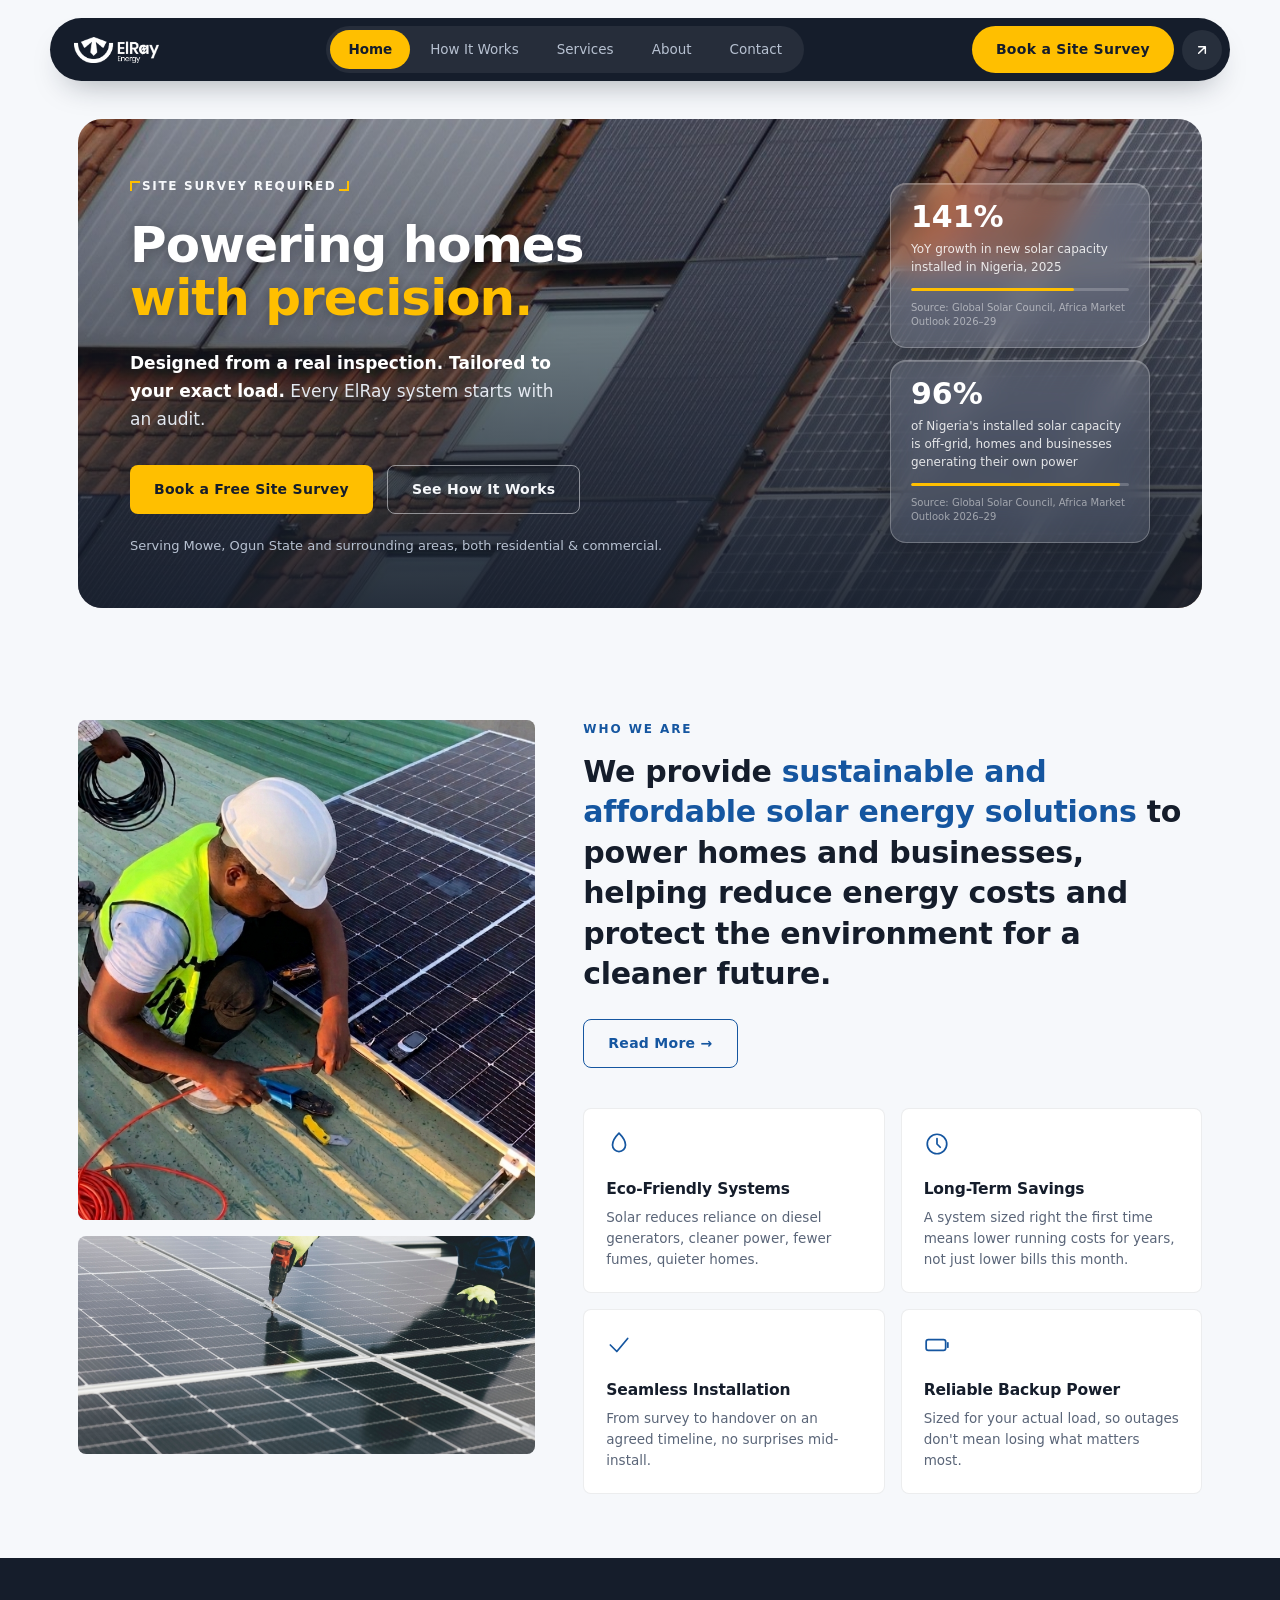
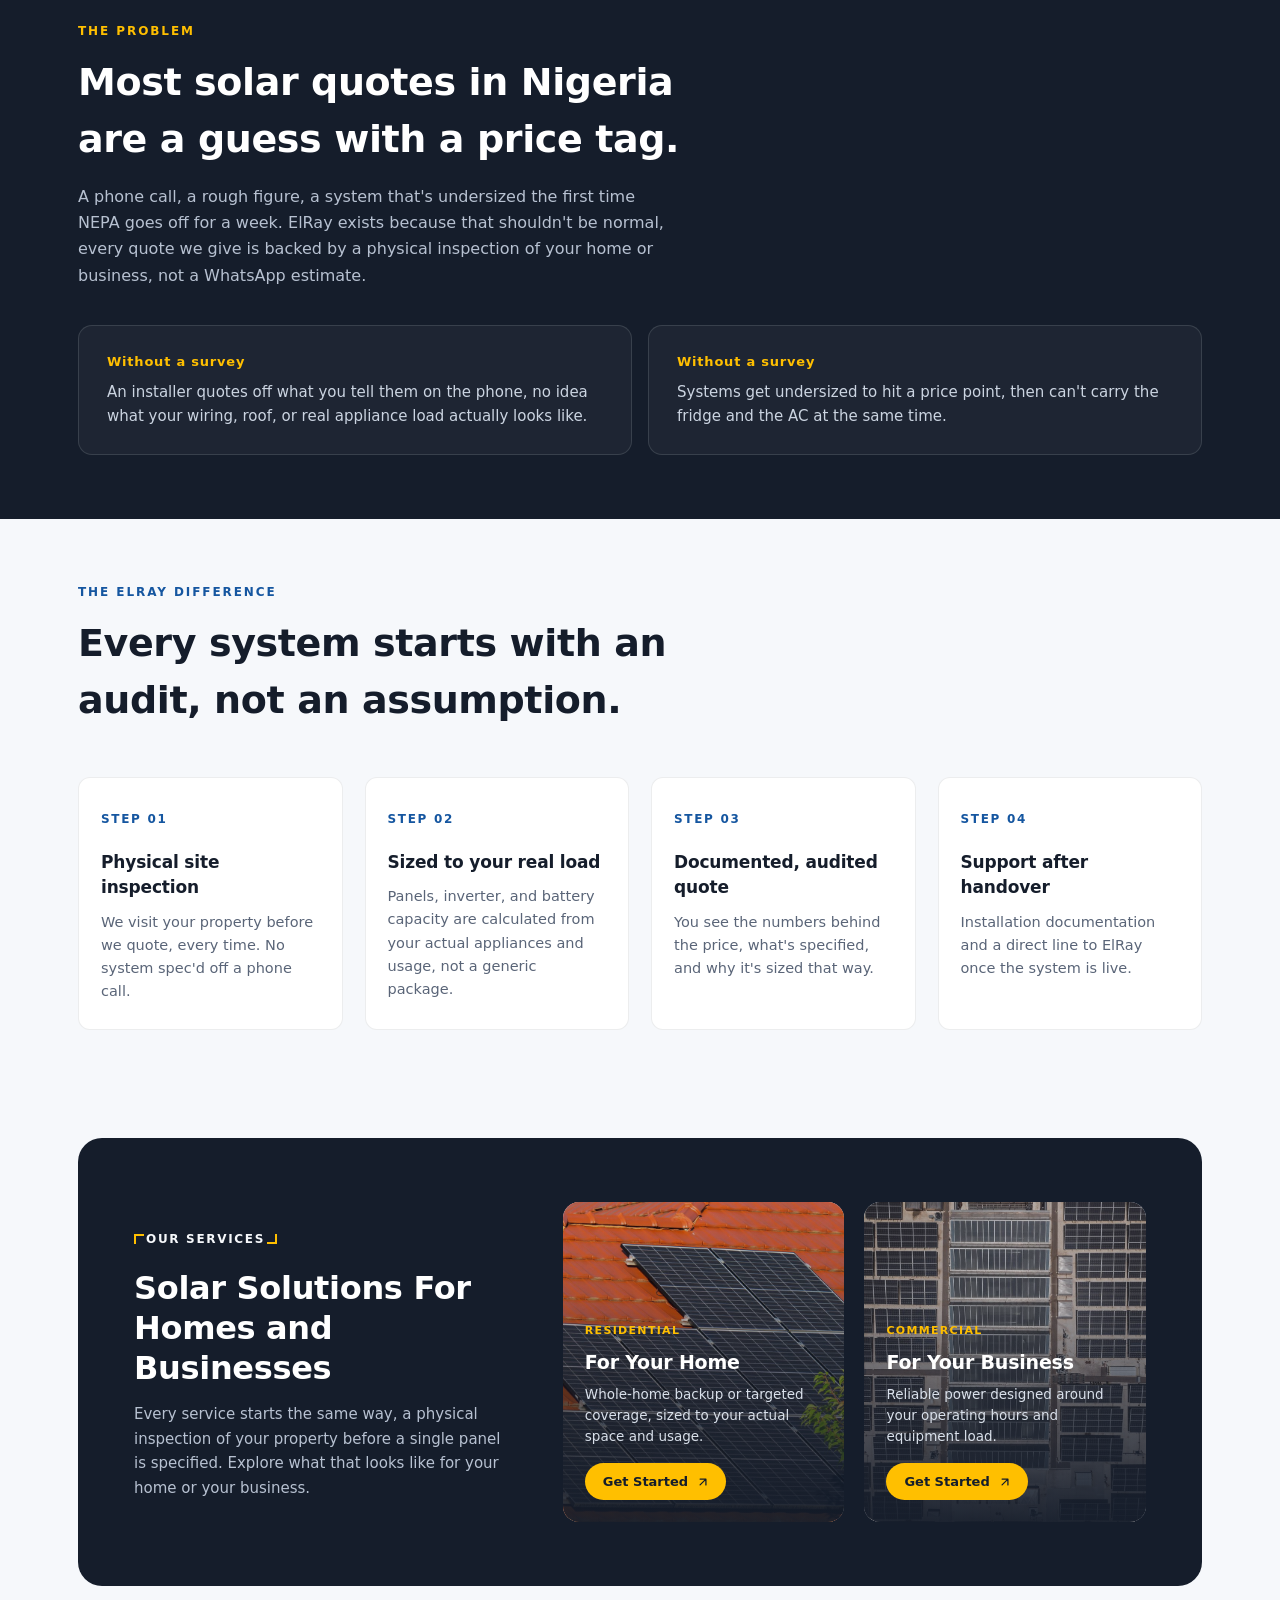
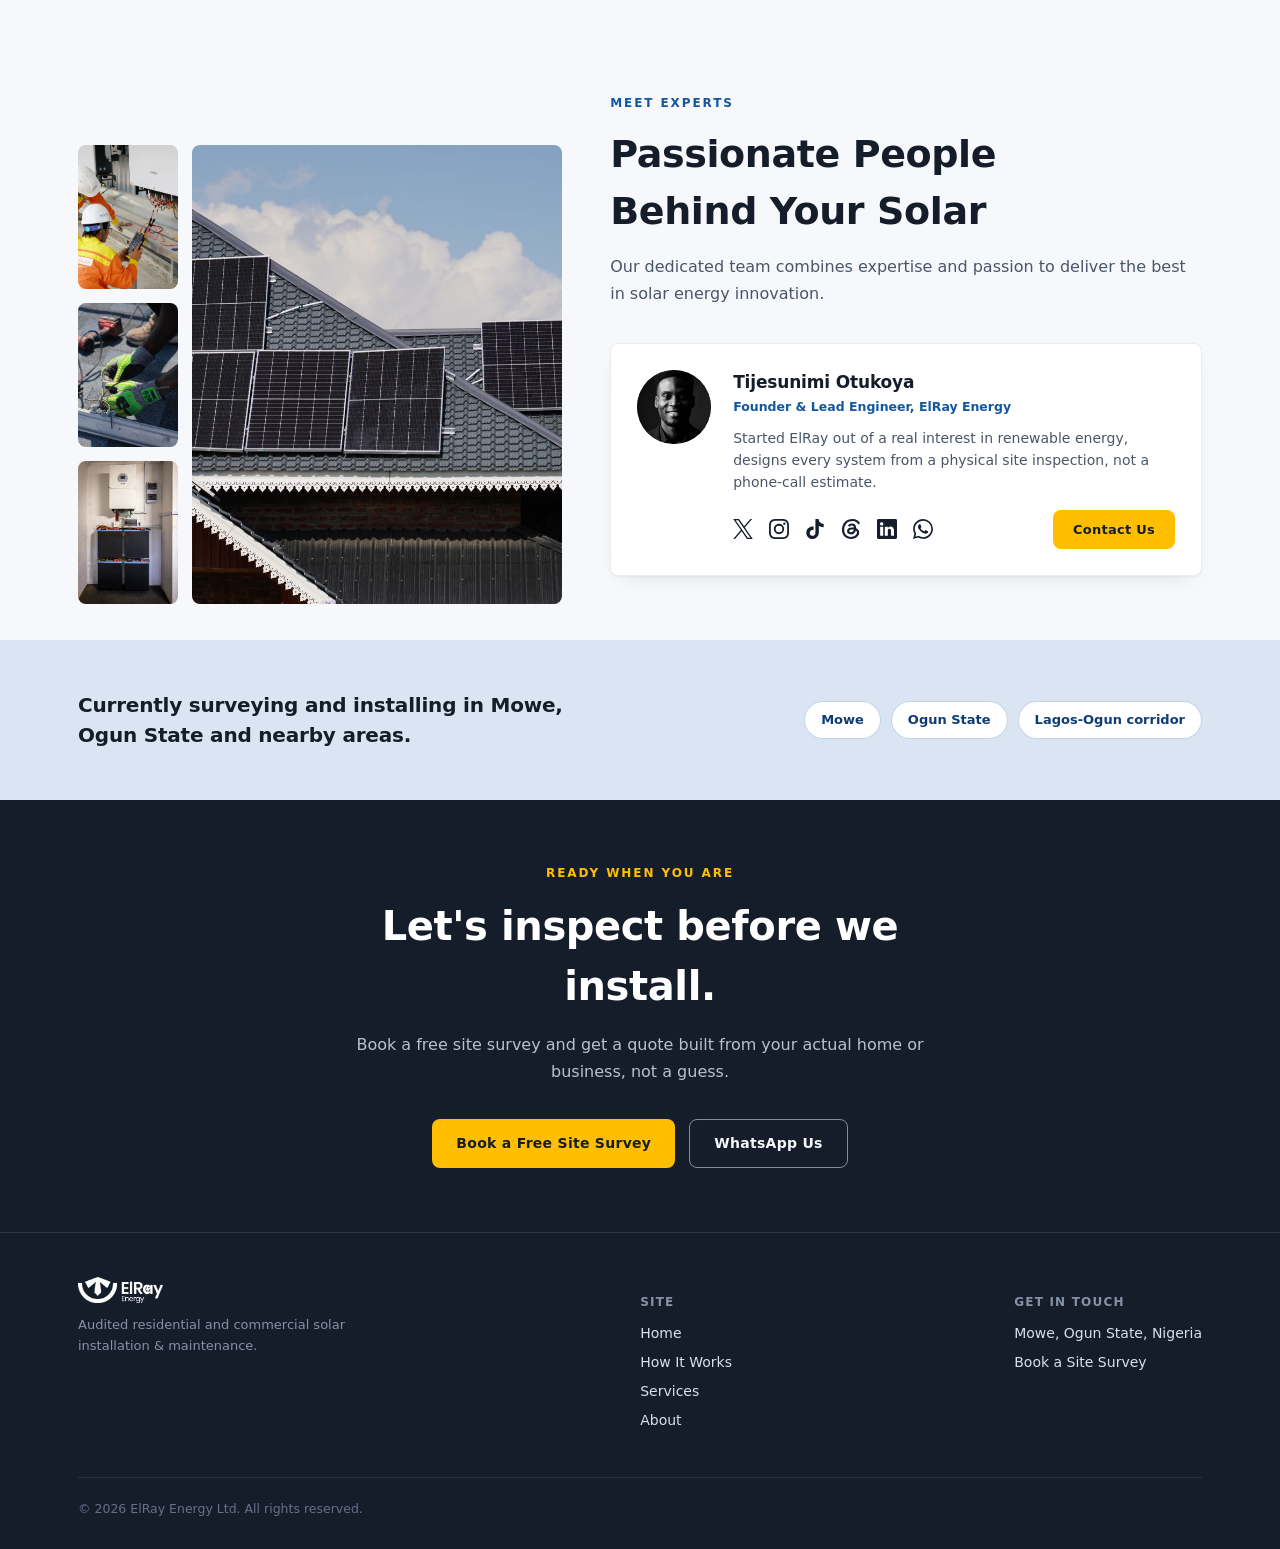
==== commit eb8d8373: "Add mobile navigation menu and toggle behavior" ====
--- a/index.html
+++ b/index.html
@@ -33,6 +33,19 @@
       <a href="contact.html" class="nav-arrow-btn" aria-label="Book a site survey">
         <svg viewBox="0 0 24 24" fill="none" stroke="currentColor" stroke-width="2.2" stroke-linecap="round" stroke-linejoin="round"><path d="M7 17L17 7M7 7h10v10"/></svg>
       </a>
+      <button type="button" class="nav-toggle" id="nav-toggle" aria-label="Open menu" aria-expanded="false">
+        <svg viewBox="0 0 24 24" fill="none" stroke="currentColor" stroke-width="2.2" stroke-linecap="round"><path d="M4 7h16M4 12h16M4 17h16"/></svg>
+      </button>
+    </div>
+  </div>
+
+  <div class="mobile-menu" id="mobile-menu">
+    <div class="mobile-menu-inner">
+      <a href="index.html">Home</a>
+      <a href="how-it-works.html">How It Works</a>
+      <a href="services.html">Services</a>
+      <a href="about.html">About</a>
+      <a href="contact.html">Contact</a>
     </div>
   </div>
 </header>
--- a/css/styles.css
+++ b/css/styles.css
@@ -912,7 +912,12 @@
   outline-offset:1px;
   background:var(--white);
 }
-.form-row.two-col{ display:grid; grid-template-columns:1fr; gap:18px; }
+.form-row.two-col{
+  display:grid;
+  grid-template-columns:1fr;
+  gap:18px;
+  align-items:end;
+}
 @media(min-width:520px){ .form-row.two-col{grid-template-columns:1fr 1fr;} }
 .form-note{ font-size:12.5px; color:#6B7686; margin-top:14px; }
 
@@ -921,6 +926,54 @@
 .cta-band h2{ font-size:clamp(26px,4vw,40px); color:var(--white); max-width:620px; margin:0 auto; }
 .cta-band .section-sub{ color:#B7C1D1; margin:16px auto 0; text-align:center; }
 .cta-band .hero-ctas{ justify-content:center; margin-top:34px; }
+
+/* ---------- Mobile nav toggle + panel ---------- */
+.nav-toggle{
+  display:inline-flex;
+  align-items:center;
+  justify-content:center;
+  width:40px; height:40px;
+  border-radius:50%;
+  background:rgba(255,255,255,0.08);
+  color:var(--white);
+  border:none;
+  cursor:pointer;
+  flex-shrink:0;
+}
+.nav-toggle:hover{ background:rgba(255,255,255,0.16); }
+.nav-toggle svg{ width:18px; height:18px; }
+@media(min-width:900px){ .nav-toggle{ display:none; } }
+
+/* the circular arrow CTA is redundant with the toggle + button on
+   small screens — hide it there to avoid crowding */
+@media(max-width:899px){ .nav-arrow-btn{ display:none; } }
+
+.mobile-menu{
+  display:none;
+  max-width:var(--maxw);
+  margin:10px auto 0;
+  padding:0 20px;
+}
+.mobile-menu.open{ display:block; }
+@media(min-width:900px){ .mobile-menu{ display:none !important; } }
+
+.mobile-menu-inner{
+  background:var(--navy);
+  border-radius:18px;
+  padding:10px;
+  box-shadow:0 16px 32px -16px rgba(21,29,43,0.4);
+}
+.mobile-menu a{
+  display:block;
+  padding:13px 16px;
+  border-radius:12px;
+  font-size:14.5px;
+  font-weight:500;
+  color:#D9E0EA;
+  transition:background 0.15s ease, color 0.15s ease;
+}
+.mobile-menu a:hover{ background:rgba(255,255,255,0.08); }
+.mobile-menu a.active{ background:var(--gold); color:var(--navy); font-weight:600; }
 
 /* ---------- Footer ---------- */
 footer{ background:var(--navy); padding:44px 0 30px; border-top:1px solid rgba(246,248,251,0.1); }
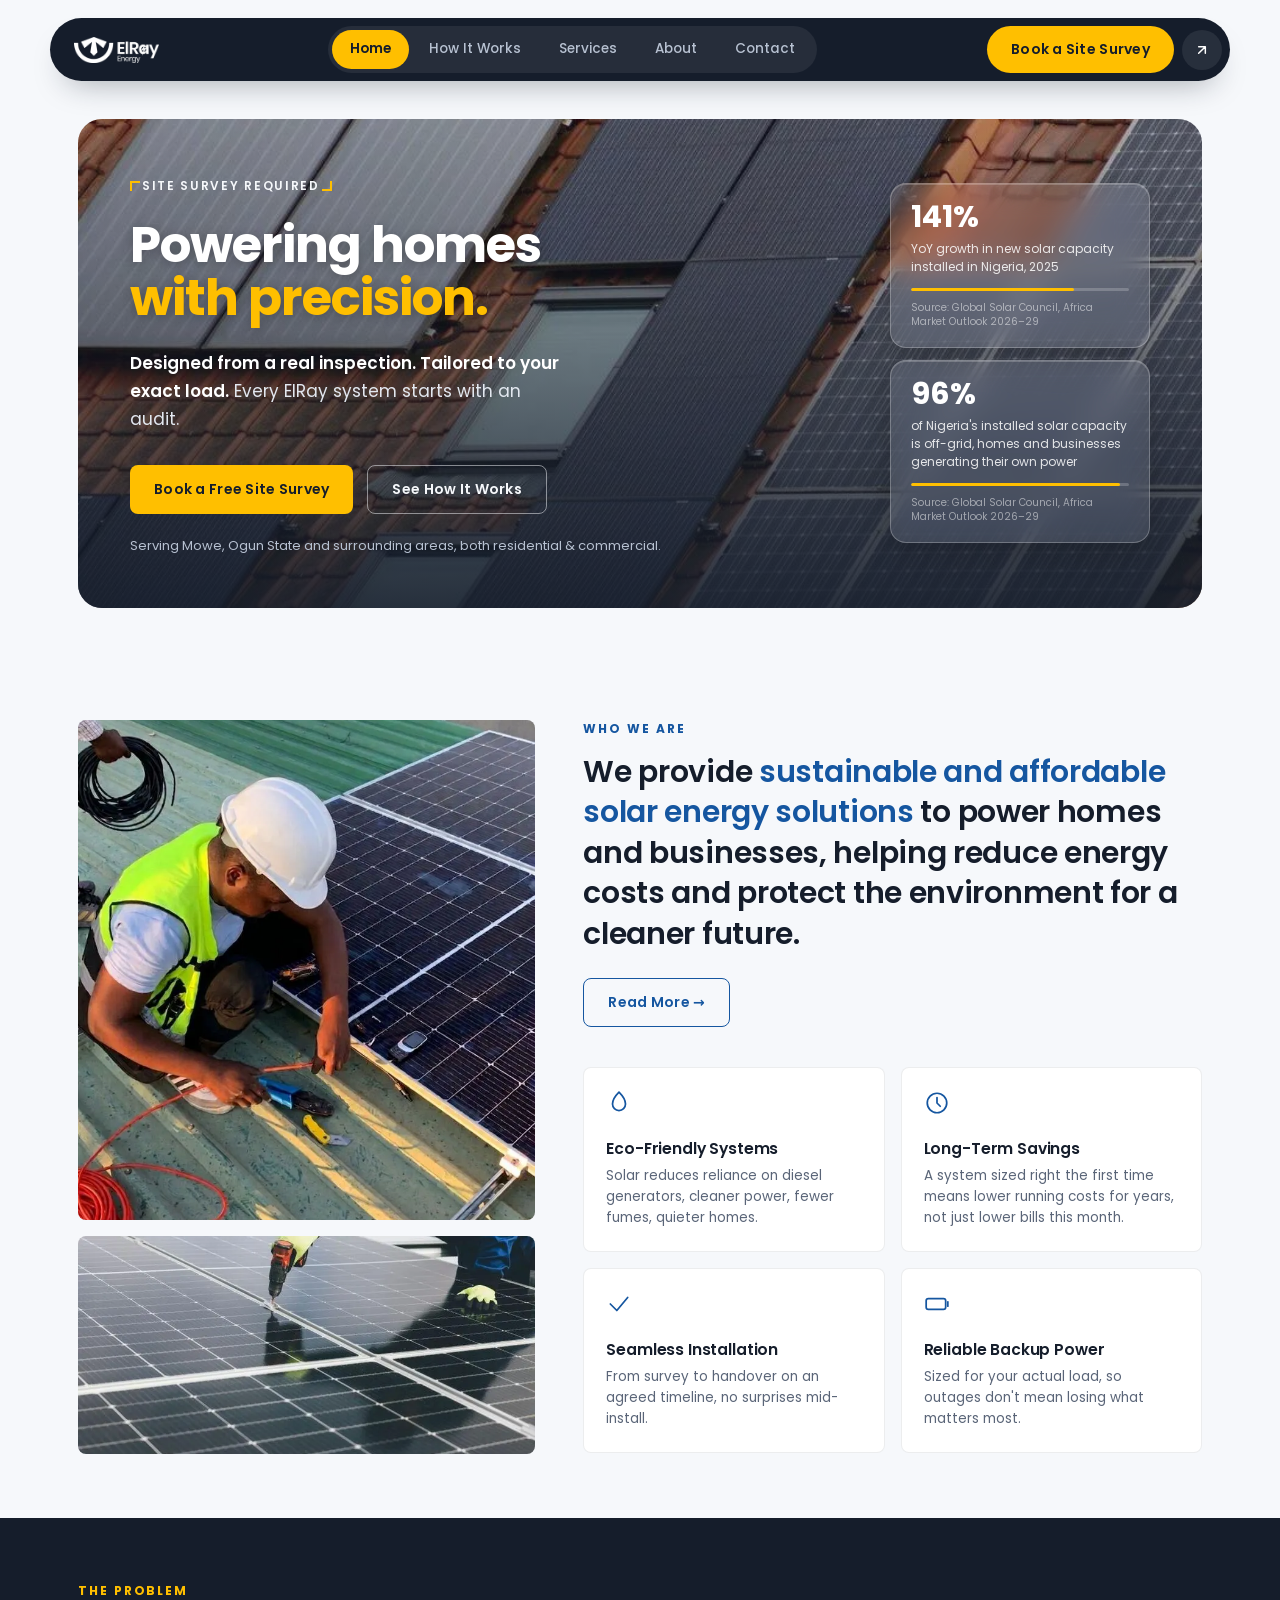
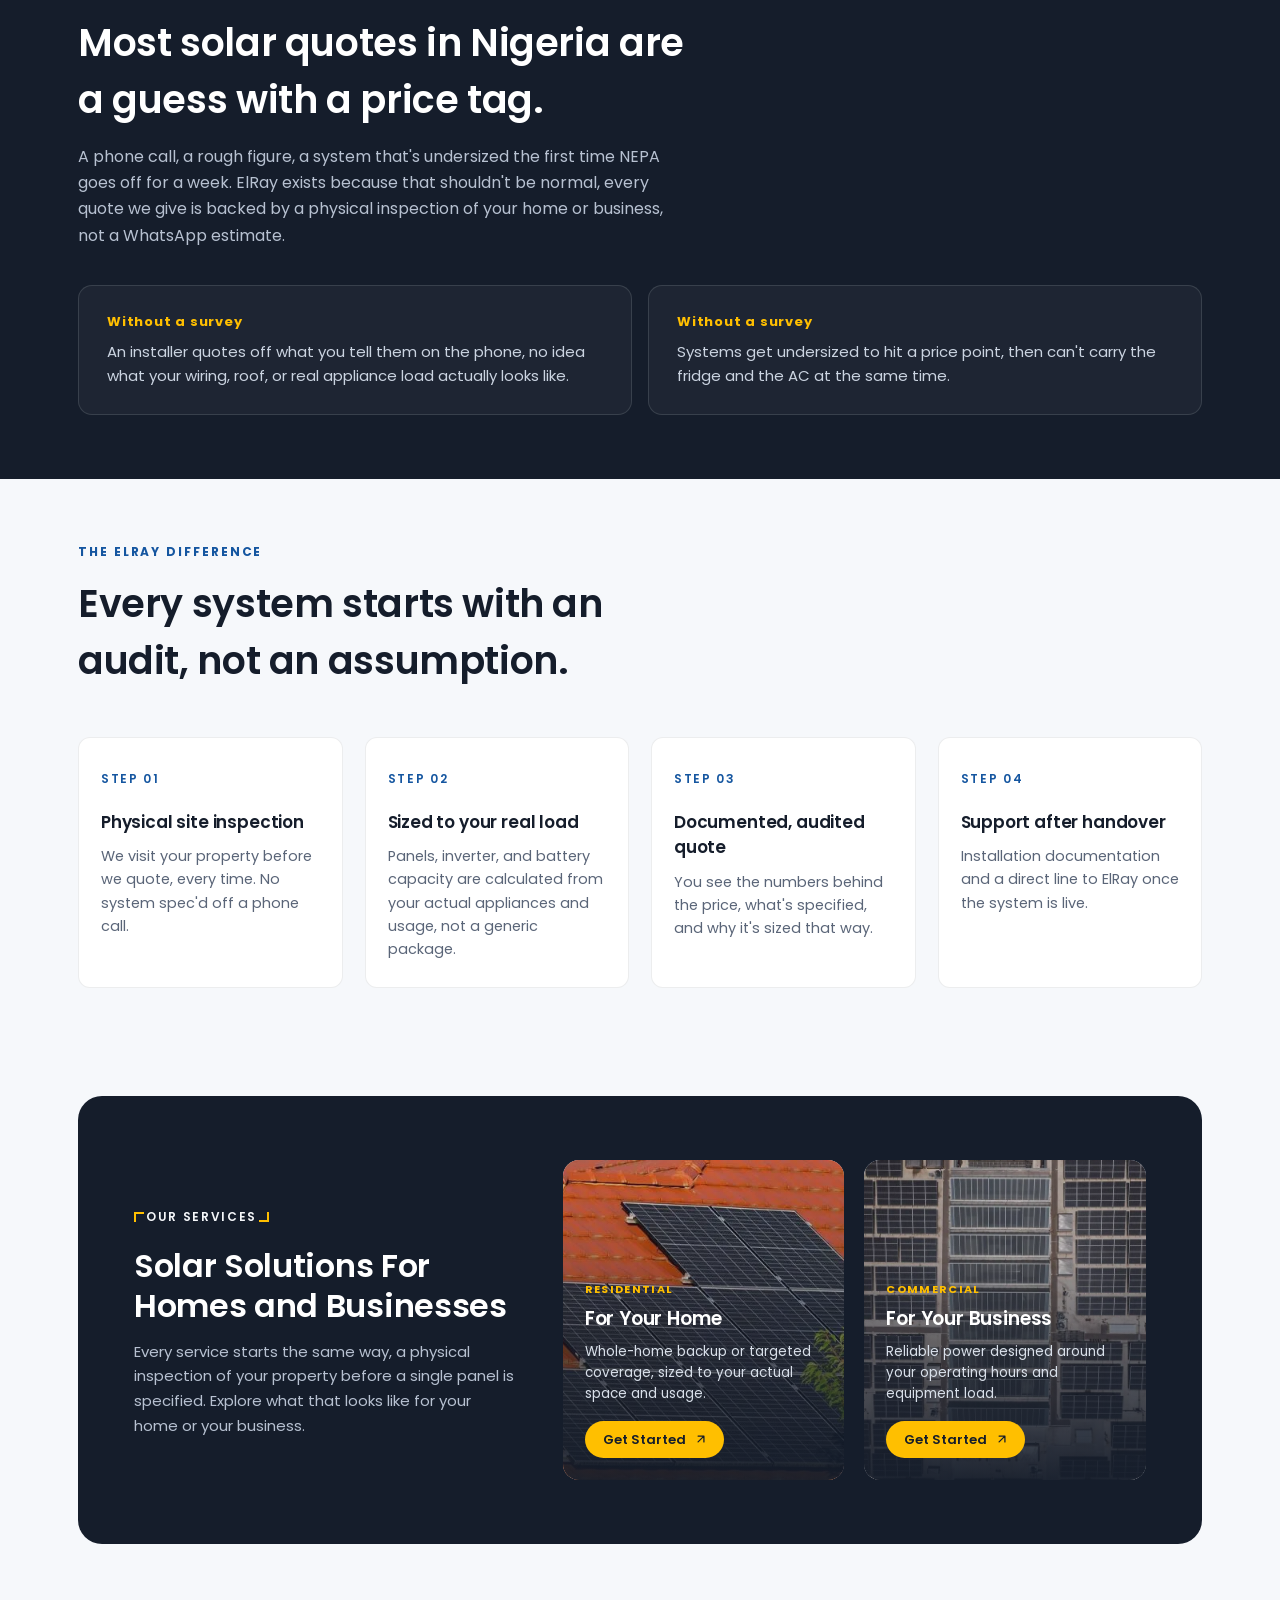
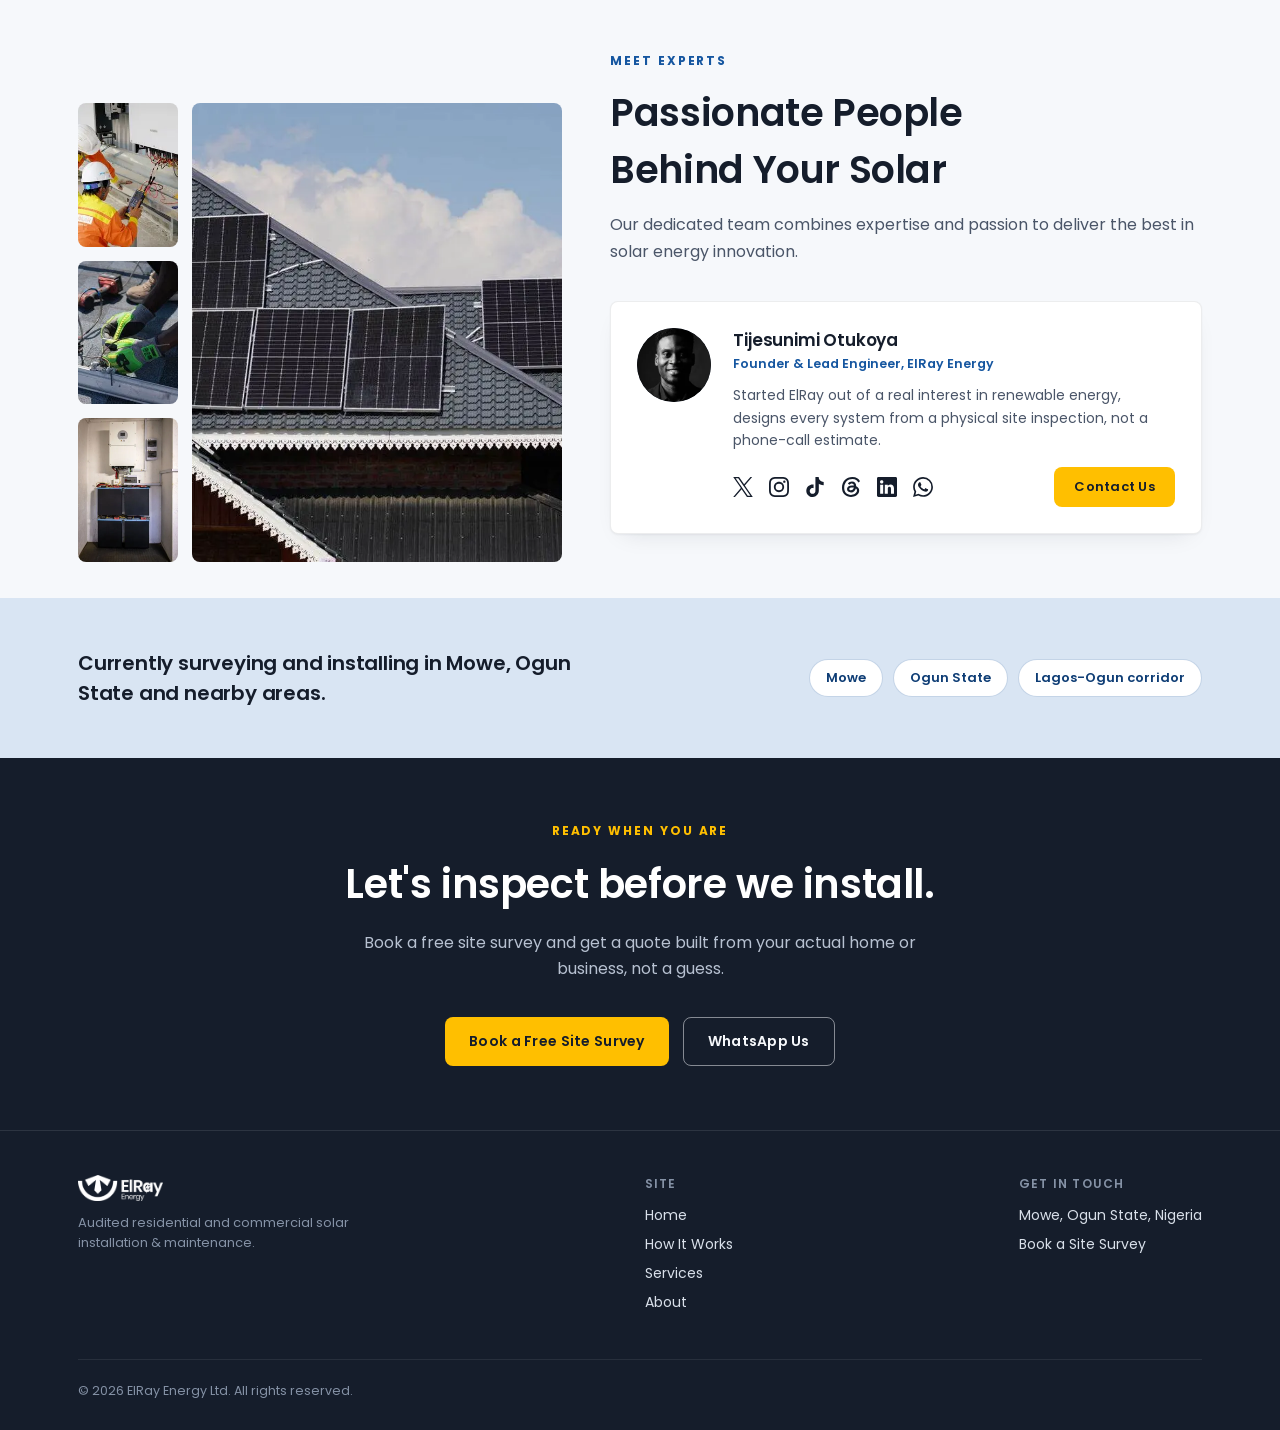
==== commit 2e78ea40: "Full site performance optimisation and Lighthouse performance check" ====
--- a/index.html
+++ b/index.html
@@ -18,7 +18,7 @@
 <header>
   <div class="navrow">
     <a href="index.html" class="logo">
-      <img src="assets/elray_horizontal-logo_white.png" alt="ElRay Energy">
+      <img src="assets/elray_horizontal-logo_white.png" alt="ElRay Energy" width="400" height="123">
     </a>
     <nav class="links">
       <a href="index.html">Home</a>
@@ -29,7 +29,7 @@
     </nav>
     <div class="nav-actions">
       <a href="contact.html" class="btn btn-gold nav-cta" style="border-radius:999px;">Book a Site Survey</a>
-      <a href="contact.html" class="btn btn-outline mobile-cta" style="border-radius:999px;">Book a Survey</a>
+      <a href="contact.html" class="btn btn-outline-light mobile-cta" style="border-radius:999px;">Book a Survey</a>
       <a href="contact.html" class="nav-arrow-btn" aria-label="Book a site survey">
         <svg viewBox="0 0 24 24" fill="none" stroke="currentColor" stroke-width="2.2" stroke-linecap="round" stroke-linejoin="round"><path d="M7 17L17 7M7 7h10v10"/></svg>
       </a>
@@ -57,7 +57,7 @@
     <div class="wrap">
       <div class="hero-photo">
         <div class="hero-photo-media">
-          <img src="assets/hero-home.jpg" alt="Solar panels on a rooftop">
+          <img src="assets/hero-home.webp" alt="Solar panels on a rooftop" fetchpriority="high">
         </div>
 
         <div class="wrap hero-photo-inner">
@@ -102,8 +102,8 @@
     <div class="wrap who-grid">
 
       <div class="who-images reveal">
-        <img src="assets/who-we-are-1.jpg" alt="Solar installation in progress">
-        <img src="assets/who-we-are-2.jpg" alt="Rooftop solar panels close-up" class="wide">
+        <img src="assets/who-we-are-1.webp" alt="Solar installation in progress">
+        <img src="assets/who-we-are-2.webp" alt="Rooftop solar panels close-up" class="wide">
       </div>
 
       <div class="who-content reveal">
@@ -205,7 +205,7 @@
 
           <div class="service-cards">
             <div class="service-photo-card">
-              <img src="assets/service-residential.jpg" alt="Residential solar installation">
+              <img src="assets/service-residential.webp" alt="Residential solar installation">
               <div class="service-photo-card-body">
                 <span class="label">Residential</span>
                 <h3>For Your Home</h3>
@@ -217,7 +217,7 @@
             </div>
 
             <div class="service-photo-card">
-              <img src="assets/service-commercial.jpg" alt="Commercial solar installation">
+              <img src="assets/service-commercial.webp" alt="Commercial solar installation">
               <div class="service-photo-card-body">
                 <span class="label">Commercial</span>
                 <h3>For Your Business</h3>
@@ -240,11 +240,11 @@
 
       <div class="experts-images reveal">
         <div class="experts-images-stack">
-          <img src="assets/founder-1.jpg" alt="Site inspection in progress">
-          <img src="assets/founder-2.jpg" alt="Solar panel wiring close-up">
-          <img src="assets/founder-3.jpg" alt="Inverter installation">
-        </div>
-        <img src="assets/founder-main.jpg" alt="Installed Panel on Roof" class="tall">
+          <img src="assets/founder-1.webp" alt="Site inspection in progress">
+          <img src="assets/founder-2.webp" alt="Solar panel wiring close-up">
+          <img src="assets/founder-3.webp" alt="Inverter installation">
+        </div>
+        <img src="assets/founder-main.webp" alt="Installed Panel on Roof" class="tall">
       </div>
 
       <div class="experts-intro reveal">
@@ -254,7 +254,7 @@
 
         <div class="profile-card">
           <div class="profile-photo">
-            <img src="assets/pfp-headshot.jpeg" alt="Tijesunimi Otukoya">
+            <img src="assets/pfp-headshot.webp" alt="Tijesunimi Otukoya">
           </div>
           <div class="profile-body">
             <h3>Tijesunimi Otukoya</h3>
@@ -335,18 +335,18 @@
   <div class="wrap">
     <div class="foot-row">
       <div class="foot-brand">
-        <img src="assets/elray_horizontal-logo_white.png" alt="ElRay Energy">
+        <img src="assets/elray_horizontal-logo_white.png" alt="ElRay Energy" width="400" height="123">
         <p>Audited residential and commercial solar installation &amp; maintenance.</p>
       </div>
       <div class="foot-col">
-        <h4>Site</h4>
+        <h3>Site</h3>
         <a href="index.html">Home</a>
         <a href="how-it-works.html">How It Works</a>
         <a href="services.html">Services</a>
         <a href="about.html">About</a>
       </div>
       <div class="foot-col">
-        <h4>Get in touch</h4>
+        <h3>Get in touch</h3>
         <p>Mowe, Ogun State, Nigeria</p>
         <a href="contact.html">Book a Site Survey</a>
       </div>
--- a/css/styles.css
+++ b/css/styles.css
@@ -7,28 +7,28 @@
 /* ---------- Self-hosted Poppins ---------- */
 @font-face{
   font-family:'Poppins';
-  src:url('../fonts/Poppins-Regular.ttf') format('truetype');
+  src:url('../fonts/Poppins-Regular.woff2') format('woff2');
   font-weight:400;
   font-style:normal;
   font-display:swap;
 }
 @font-face{
   font-family:'Poppins';
-  src:url('../fonts/Poppins-Medium.ttf') format('truetype');
+  src:url('../fonts/Poppins-Medium.woff2') format('woff2');
   font-weight:500;
   font-style:normal;
   font-display:swap;
 }
 @font-face{
   font-family:'Poppins';
-  src:url('../fonts/Poppins-SemiBold.ttf') format('truetype');
+  src:url('../fonts/Poppins-SemiBold.woff2') format('woff2');
   font-weight:600;
   font-style:normal;
   font-display:swap;
 }
 @font-face{
   font-family:'Poppins';
-  src:url('../fonts/Poppins-Bold.ttf') format('truetype');
+  src:url('../fonts/Poppins-Bold.woff2') format('woff2');
   font-weight:700;
   font-style:normal;
   font-display:swap;
@@ -299,7 +299,8 @@
   border-radius:999px;
   box-shadow:0 16px 32px -16px rgba(21,29,43,0.4);
 }
-.logo img{ height:26px; }
+.logo{ flex-shrink:0; }
+.logo img{ height:26px; width:auto; flex-shrink:0; }
 
 nav.links{
   display:none;
@@ -978,9 +979,9 @@
 /* ---------- Footer ---------- */
 footer{ background:var(--navy); padding:44px 0 30px; border-top:1px solid rgba(246,248,251,0.1); }
 .foot-row{ display:flex; flex-wrap:wrap; justify-content:space-between; gap:26px; align-items:flex-start; }
-.foot-brand img{height:26px;}
+.foot-brand img{height:26px; width:auto;}
 .foot-brand p{ margin-top:12px; font-size:13px; color:#8592A6; max-width:280px; line-height:1.6; }
-.foot-col h4{
+.foot-col h3{
   font-size:12px;
   letter-spacing:0.1em;
   text-transform:uppercase;
@@ -995,7 +996,7 @@
   padding-top:22px;
   border-top:1px solid rgba(246,248,251,0.08);
   font-size:12.5px;
-  color:#65718A;
+  color:#8592A6;
 }
 
 /* ---------- Scroll reveal ---------- */
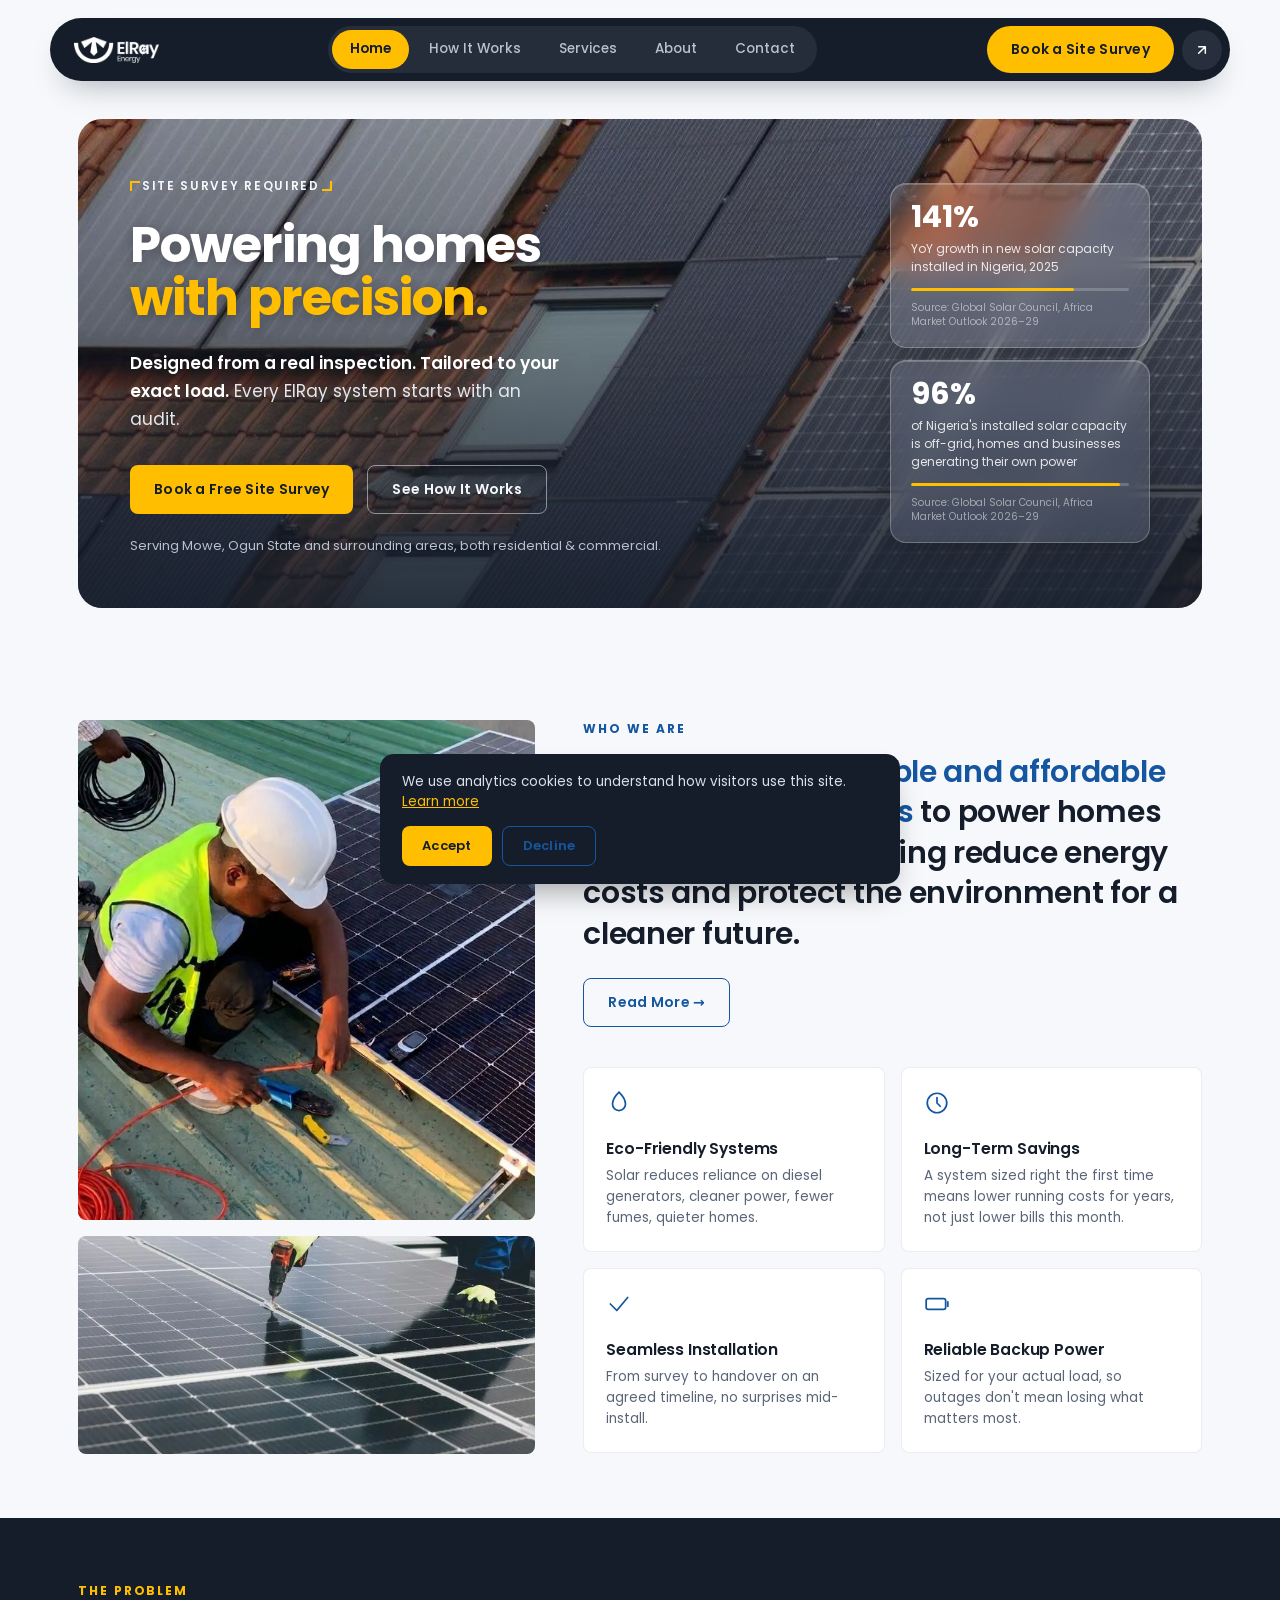
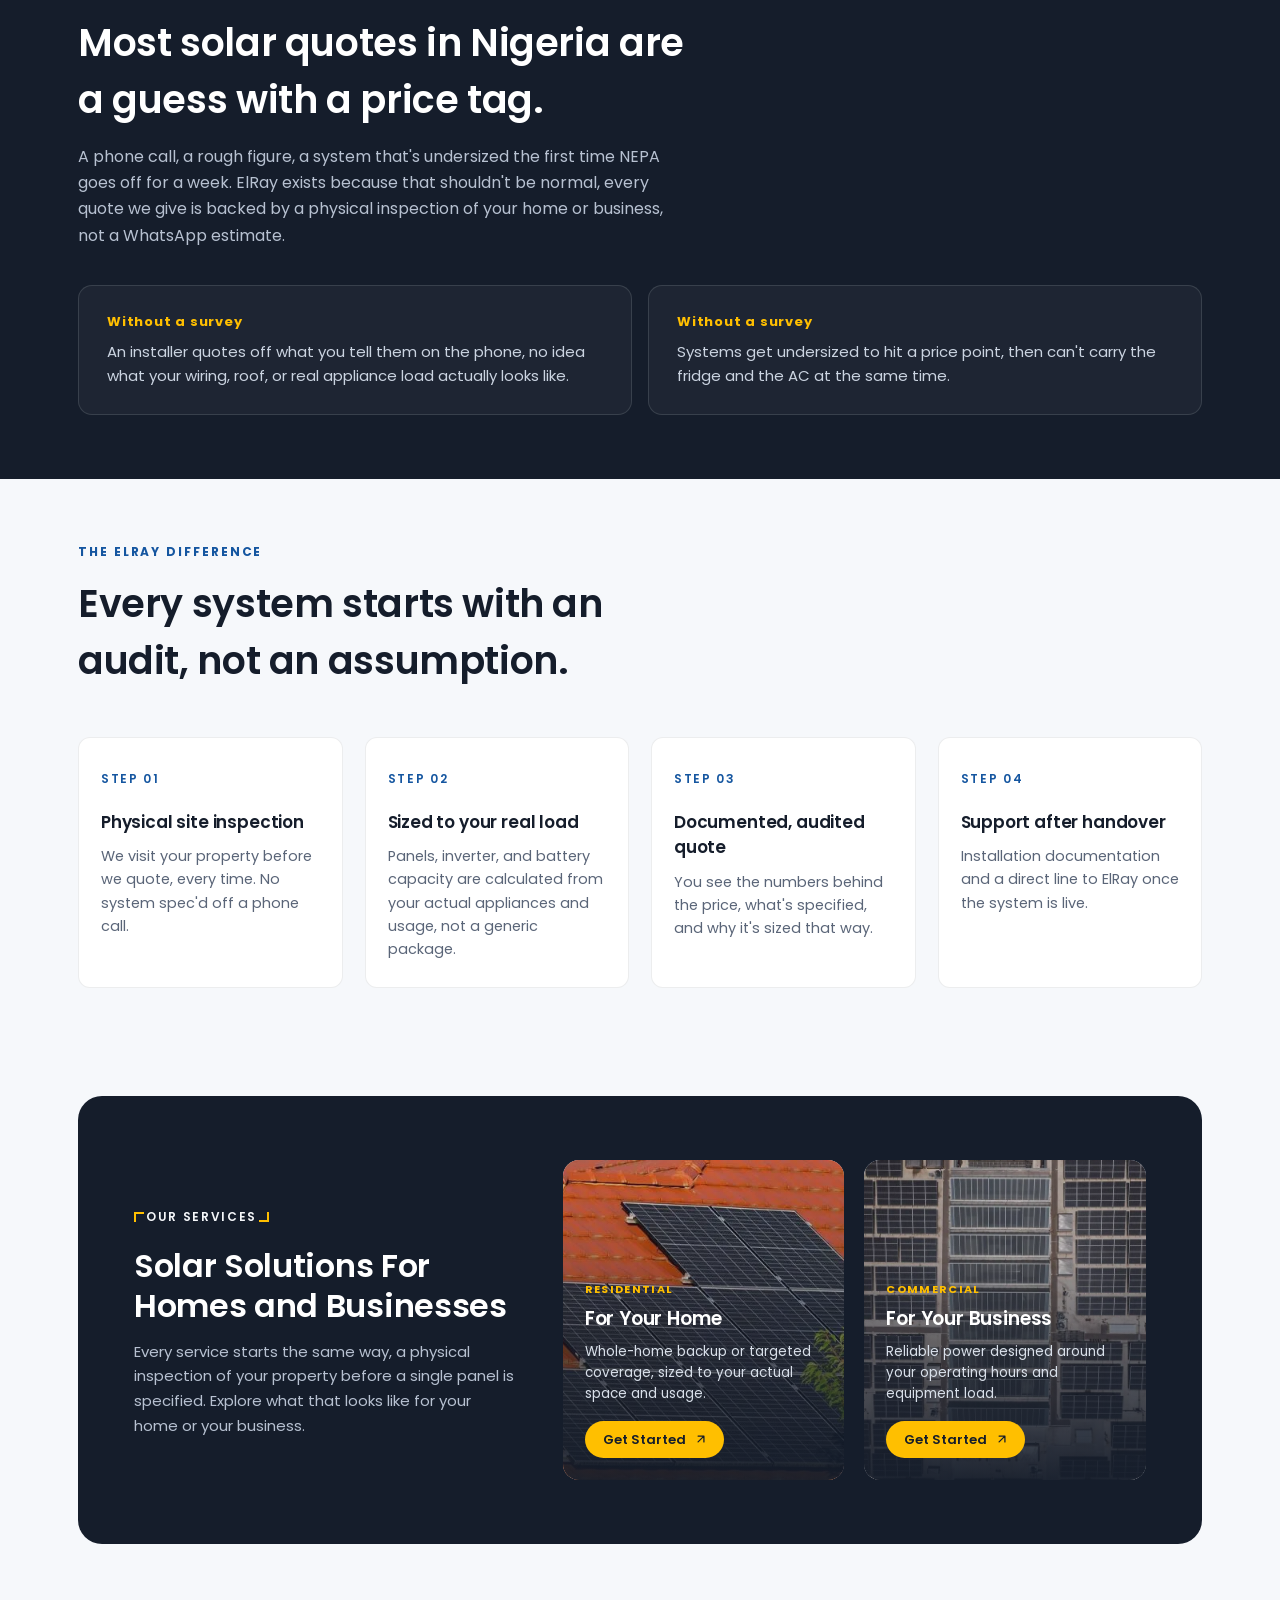
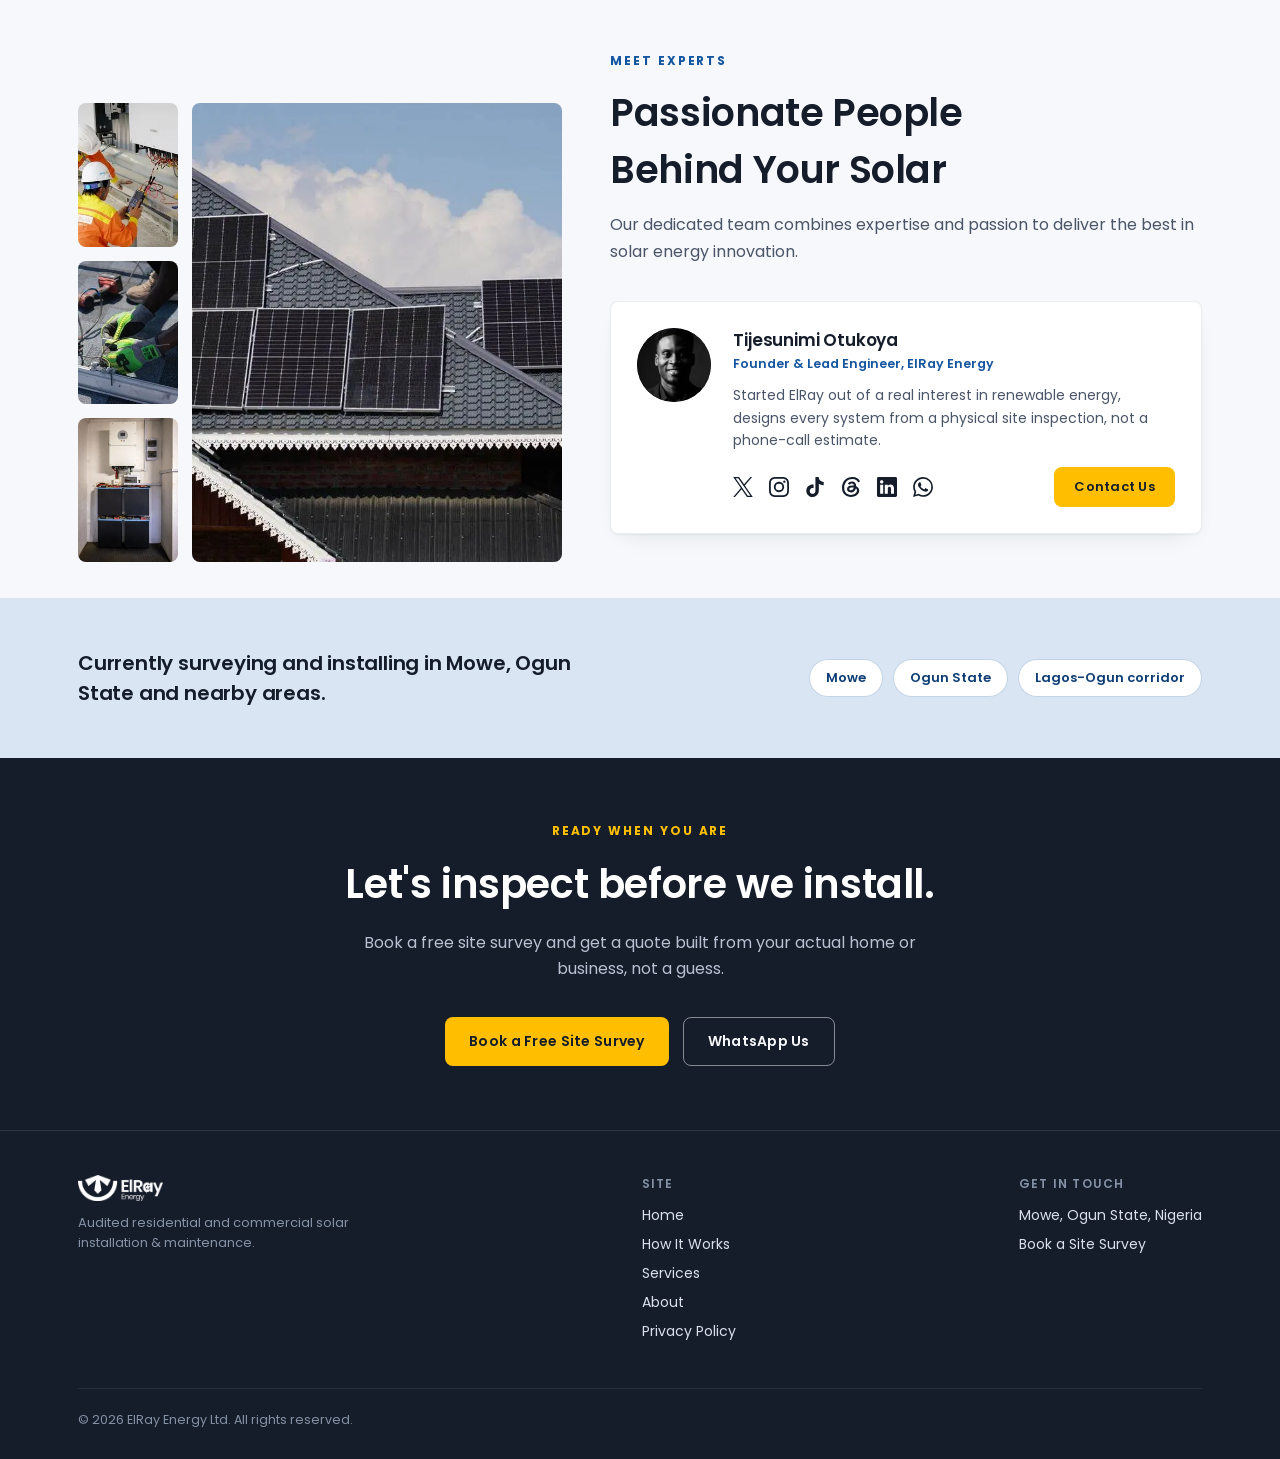
==== commit 7ed2d2aa: "Added consent banner and a privacy policy page" ====
--- a/index.html
+++ b/index.html
@@ -1,6 +1,39 @@
 <!DOCTYPE html>
 <html lang="en">
 <head>
+<!-- Google tag (gtag.js) -->
+<script>
+  window.dataLayer = window.dataLayer || [];
+  function gtag(){dataLayer.push(arguments);}
+
+  // Consent Mode v2 — deny by default until the visitor chooses
+  gtag('consent', 'default', {
+    'ad_storage': 'denied',
+    'ad_user_data': 'denied',
+    'ad_personalization': 'denied',
+    'analytics_storage': 'denied'
+  });
+
+  // Static multi-page site — consent choice doesn't persist across page
+  // loads on its own, so re-apply it here if the visitor already chose
+  // on an earlier page
+  (function () {
+    var stored = localStorage.getItem('elray-consent');
+    if (stored === 'accepted') {
+      gtag('consent', 'update', {
+        'ad_storage': 'granted',
+        'ad_user_data': 'granted',
+        'ad_personalization': 'granted',
+        'analytics_storage': 'granted'
+      });
+    }
+  })();
+</script>
+<script async src="https://www.googletagmanager.com/gtag/js?id=G-FZVDBYDMJM"></script>
+<script>
+  gtag('js', new Date());
+  gtag('config', 'G-FZVDBYDMJM');
+</script>
 <meta charset="UTF-8">
 <meta name="viewport" content="width=device-width, initial-scale=1.0">
 <title>ElRay Energy; Powering homes with precision</title>
@@ -344,6 +377,7 @@
         <a href="how-it-works.html">How It Works</a>
         <a href="services.html">Services</a>
         <a href="about.html">About</a>
+        <a href="privacy.html">Privacy Policy</a>
       </div>
       <div class="foot-col">
         <h3>Get in touch</h3>
@@ -356,5 +390,12 @@
 </footer>
 
 <script src="js/main.js"></script>
+<div id="consent-banner" class="consent-banner">
+  <p>We use analytics cookies to understand how visitors use this site. <a href="privacy.html">Learn more</a></p>
+  <div class="consent-actions">
+    <button id="consent-accept" class="btn btn-gold" style="padding:9px 20px; font-size:13px;">Accept</button>
+    <button id="consent-decline" class="btn btn-outline" style="padding:9px 20px; font-size:13px;">Decline</button>
+  </div>
+</div>
 </body>
-</html>
+</html>
--- a/css/styles.css
+++ b/css/styles.css
@@ -999,6 +999,40 @@
   color:#8592A6;
 }
 
+.consent-banner{
+  display:none;
+  position:fixed;
+  bottom:16px;
+  left:16px;
+  right:16px;
+  z-index:100;
+  background:var(--navy);
+  color:var(--offwhite);
+  border-radius:14px;
+  padding:18px 22px;
+  box-shadow:0 16px 32px -12px rgba(0,0,0,0.4);
+  max-width:520px;
+  margin:0 auto;
+  display:flex;
+  flex-direction:column;
+  gap:14px;
+}
+.consent-banner.show{ display:flex; }
+.consent-banner p{ font-size:13.5px; line-height:1.5; color:#D9E0EA; }
+.consent-banner a{ color:var(--gold); text-decoration:underline; }
+.consent-actions{ display:flex; gap:10px; }
+
+/* ---------- Legal / policy pages ---------- */
+.policy{ max-width:760px; }
+.policy h2{ font-size:22px; color:var(--navy); margin-top:40px; margin-bottom:14px; }
+.policy h2:first-child{ margin-top:0; }
+.policy h3{ font-size:17px; color:var(--navy); margin-top:24px; margin-bottom:10px; }
+.policy p{ font-size:15px; color:#3D4759; line-height:1.75; margin-bottom:16px; }
+.policy ul{ margin:0 0 16px; padding-left:20px; }
+.policy li{ font-size:15px; color:#3D4759; line-height:1.75; margin-bottom:8px; }
+.policy .updated{ font-size:13px; color:#8892A0; margin-bottom:32px; }
+.policy strong{ color:var(--navy); font-weight:600; }
+
 /* ---------- Scroll reveal ---------- */
 .reveal{ opacity:0; transform:translateY(18px); transition:opacity 0.7s ease, transform 0.7s ease; }
 .reveal.in{ opacity:1; transform:translateY(0); }
